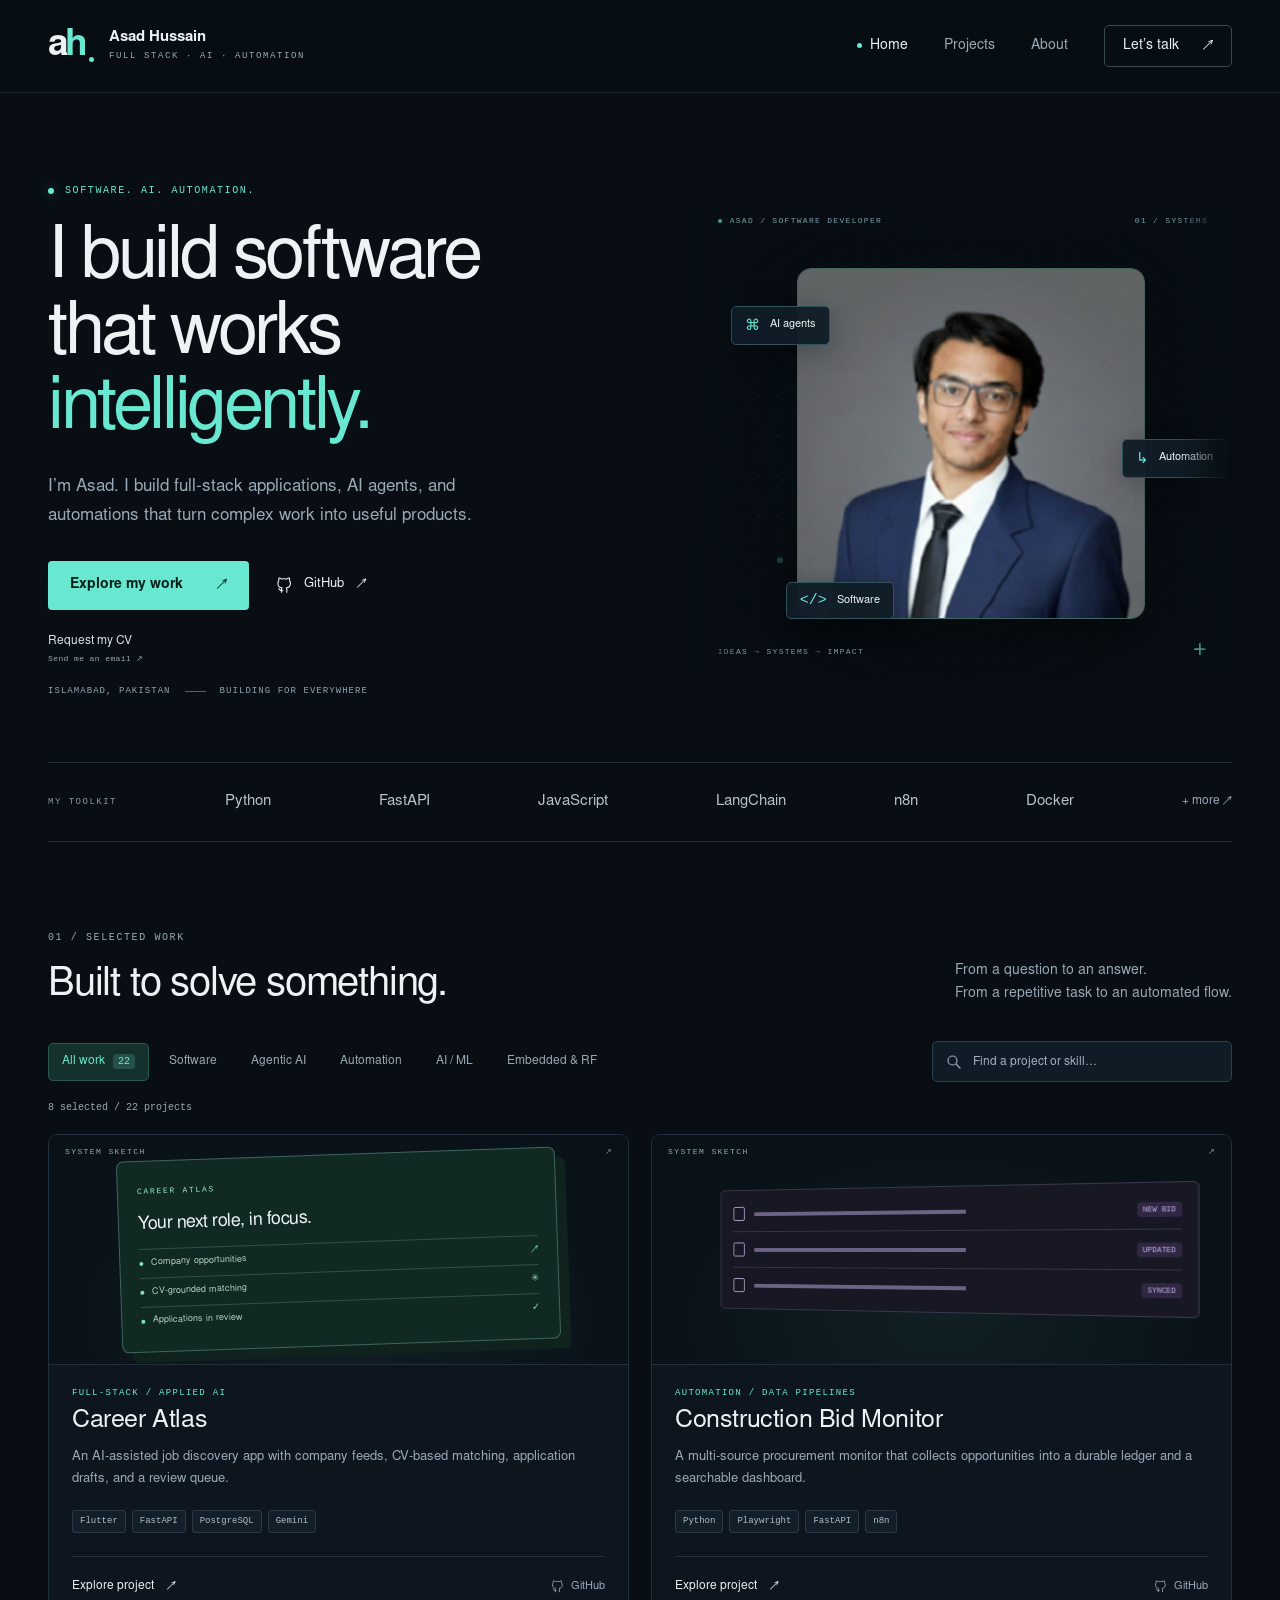
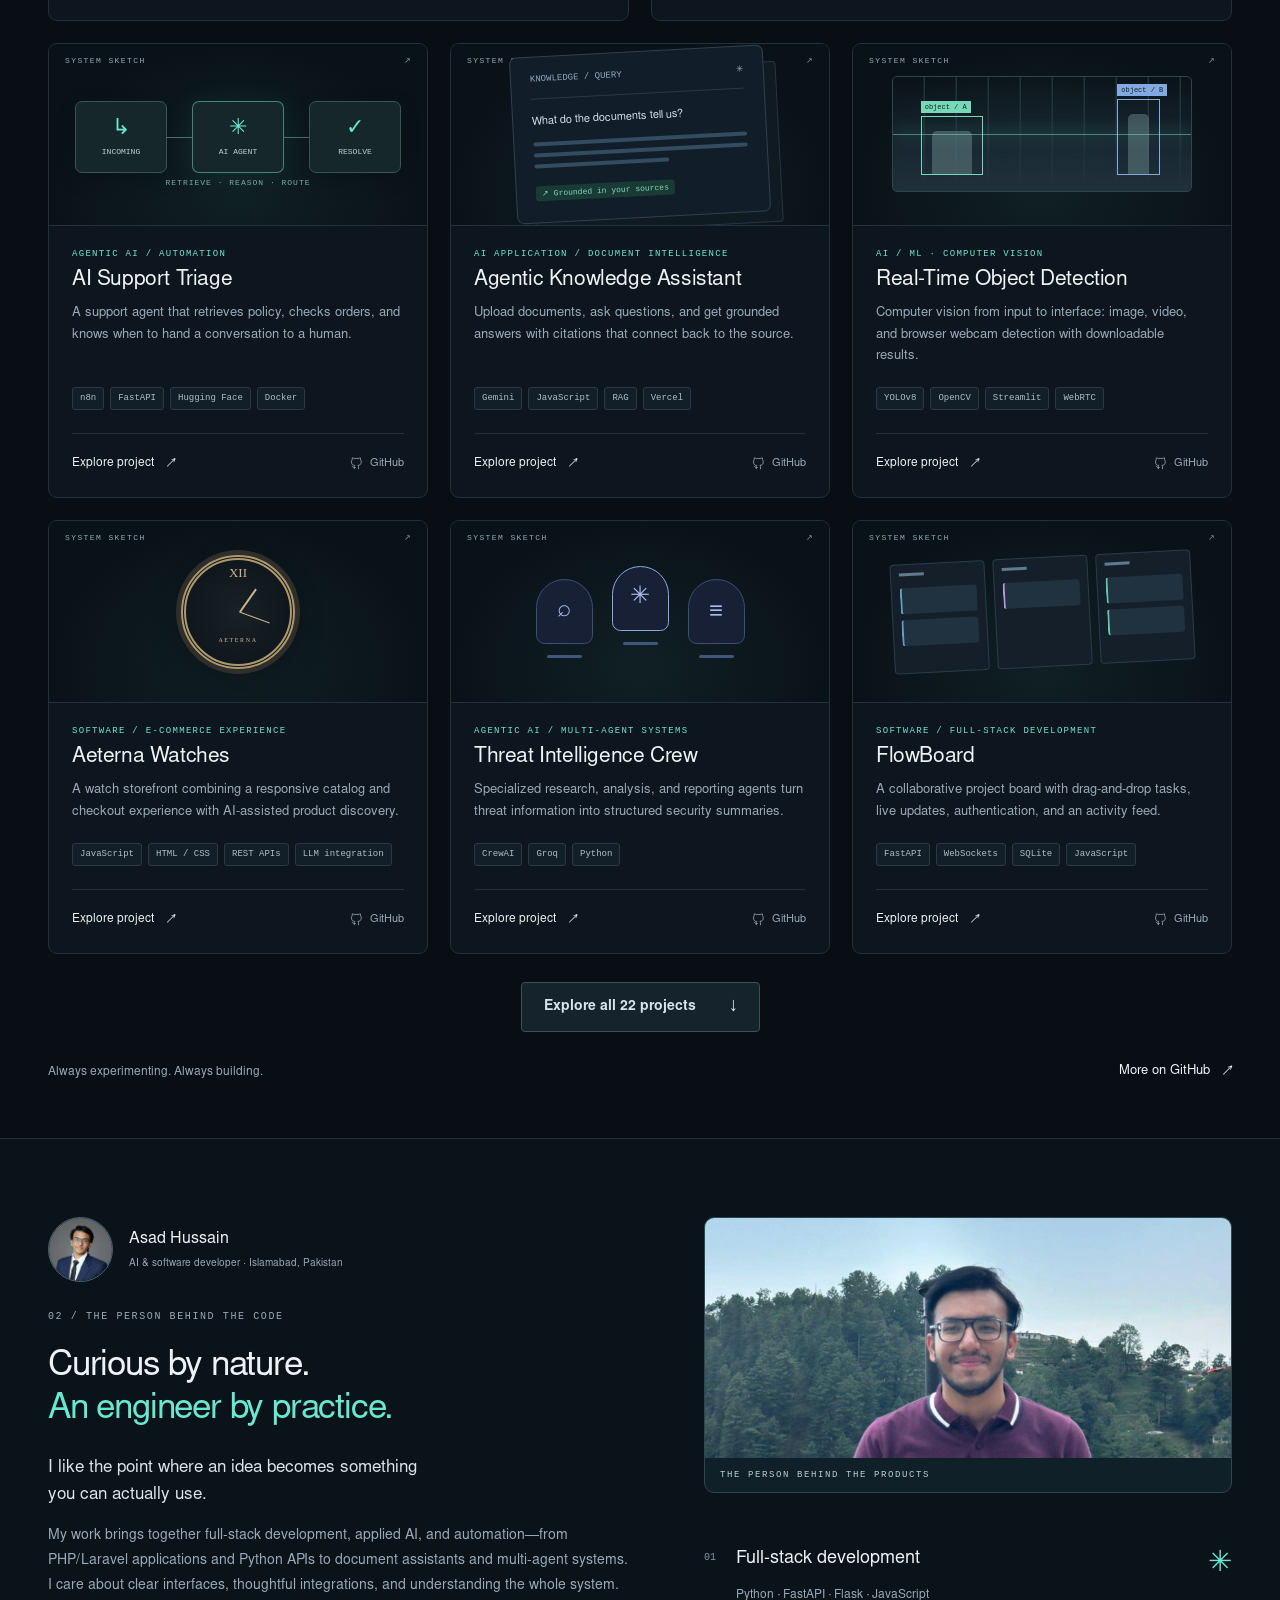
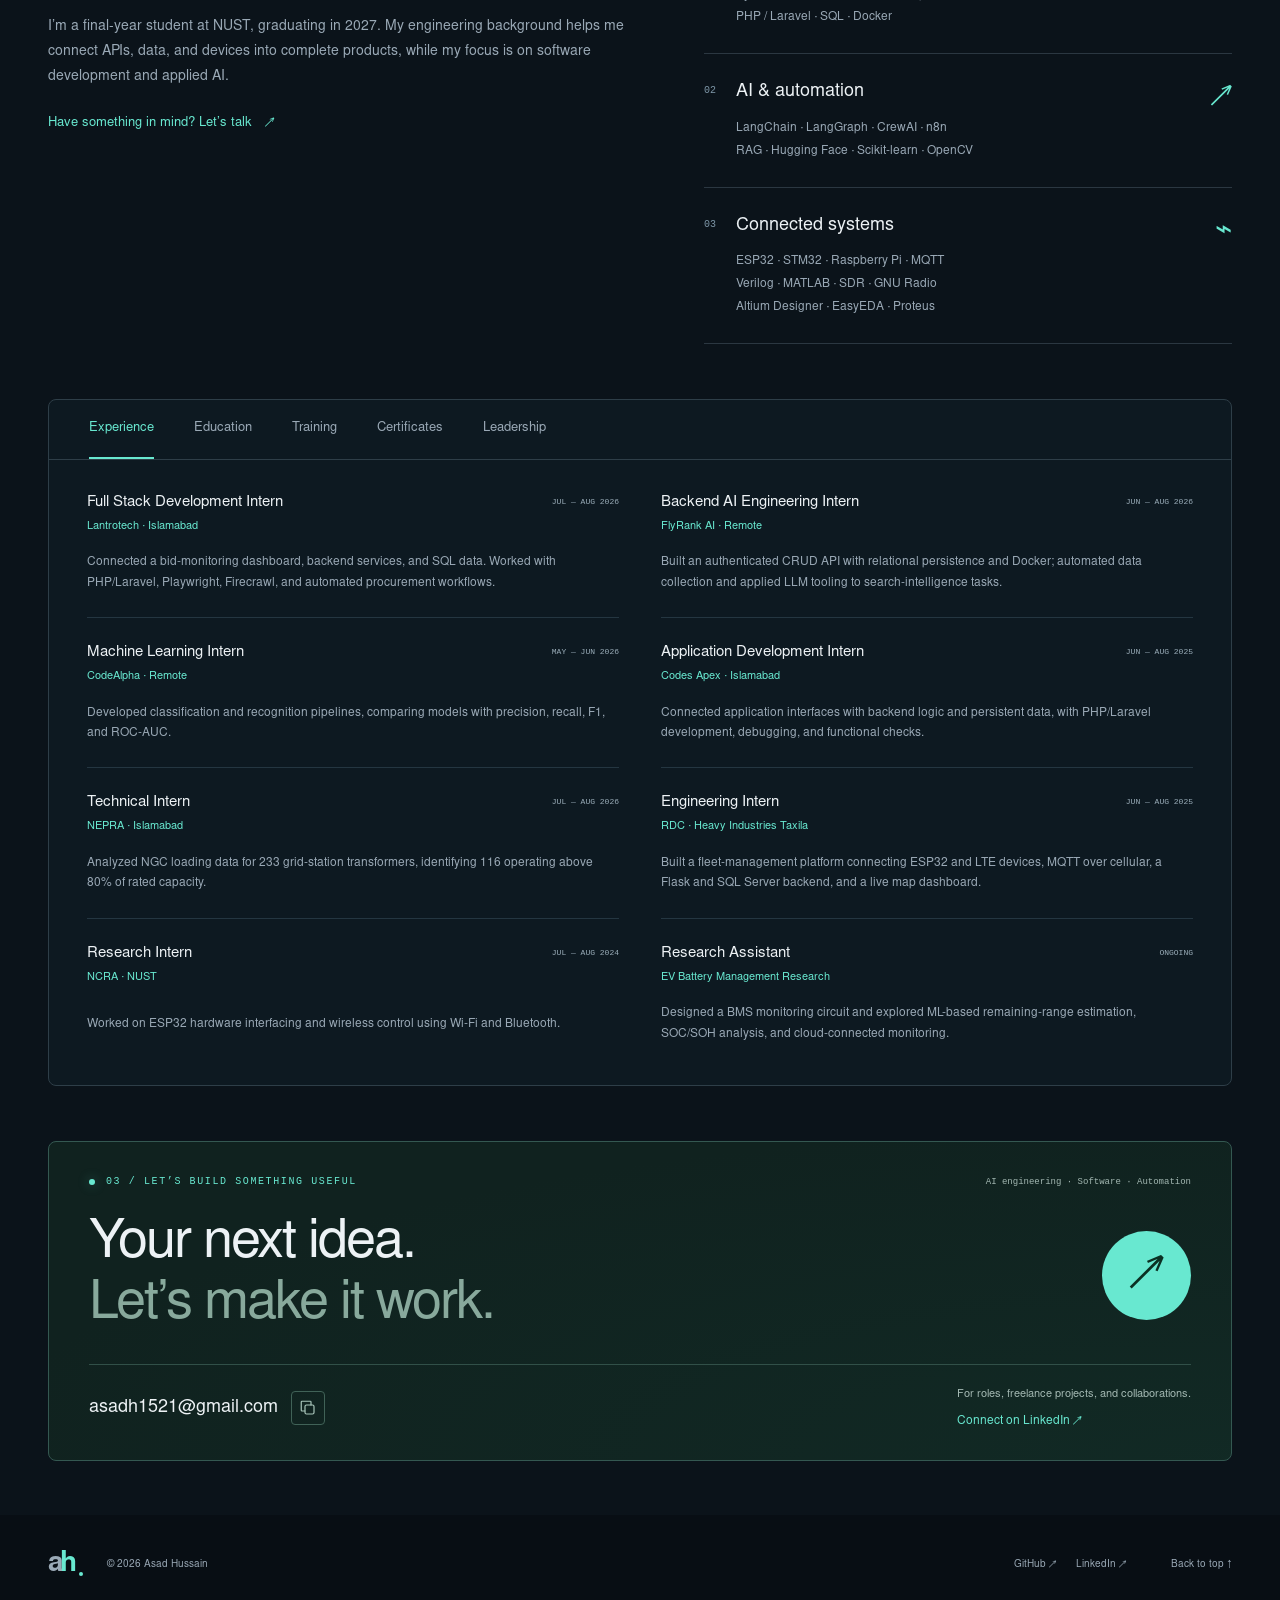
==== index.html @ 1d972afb "Prepare software-focused portfolio with updated profile, portraits and LinkedIn sharing" ====
<!DOCTYPE html>
<html lang="en">
<head>
  <meta charset="UTF-8">
  <meta name="viewport" content="width=device-width, initial-scale=1">
  <meta name="theme-color" content="#080e14">
  <meta name="robots" content="index, follow">
  <link rel="canonical" href="https://automation-portfolio-steel.vercel.app/">
  <meta property="og:type" content="website">
  <meta property="og:site_name" content="Asad Hussain Portfolio">
  <meta property="og:title" content="Asad Hussain — AI, Software & Automation">
  <meta property="og:description" content="Explore AI agents, full-stack applications, automation workflows, and connected embedded systems built by Asad Hussain.">
  <meta property="og:url" content="https://automation-portfolio-steel.vercel.app/">
  <meta property="og:image" content="https://automation-portfolio-steel.vercel.app/assets/social-preview.png">
  <meta property="og:image:width" content="1200">
  <meta property="og:image:height" content="630">
  <meta property="og:image:alt" content="Asad Hussain — AI, Software & Automation. Selected projects: Career Atlas, Bid Monitor, and AI Support Triage.">
  <meta name="twitter:card" content="summary_large_image">
  <meta name="twitter:title" content="Asad Hussain — AI, Software & Automation">
  <meta name="twitter:description" content="AI agents, full-stack applications, automation, and connected systems.">
  <meta name="twitter:image" content="https://automation-portfolio-steel.vercel.app/assets/social-preview.png">
  <title>Asad Hussain — Software, AI & Automation</title>
  <meta name="description" content="Asad Hussain builds AI applications, agentic systems, workflow automations, and software that connects ideas to real-world use.">
  <link rel="icon" href="/favicon.svg" type="image/svg+xml">
  <link rel="stylesheet" href="/style.css">
  <link rel="stylesheet" href="/enhancements.css">
  <script src="/profile.js" defer></script>
  <script src="/projects.js" defer></script>
  <script src="/app.js" defer></script>
</head>
<body>
  <a class="skip-link" href="#main">Skip to content</a>
  <header class="header">
    <div class="container header-inner">
      <a class="brand" href="#home" aria-label="Asad Hussain home"><span class="brand-mark">a<span>h</span><i></i></span><span class="brand-name">Asad Hussain<span>FULL STACK · AI · AUTOMATION</span></span></a>
      <nav id="navigation" aria-label="Main navigation">
        <a class="nav-link active" href="#home" aria-current="location">Home</a>
        <a class="nav-link" href="#projects">Projects</a>
        <a class="nav-link" href="#about">About</a>
        <a class="nav-link nav-contact" href="#contact">Let’s talk <span aria-hidden="true">↗</span></a>
      </nav>
      <button class="menu-toggle" aria-label="Open navigation" aria-expanded="false" aria-controls="navigation"><span></span><span></span></button>
    </div>
  </header>
  <main id="main">
    <section id="home" class="hero container" aria-labelledby="hero-title">
      <div class="hero-copy">
        <div class="eyebrow"><span class="status-dot"></span> SOFTWARE. AI. AUTOMATION.</div>
        <h1 id="hero-title">I build software<br>that works<br><span class="accent">intelligently.</span></h1>
        <p class="hero-description">I’m Asad. I build full-stack applications, AI agents, and automations that turn complex work into useful products.</p>
        <div class="hero-actions"><a class="button primary" href="#projects">Explore my work <span aria-hidden="true">↗</span></a><a class="text-link" href="https://github.com/asadh-74" target="_blank" rel="noopener noreferrer"><svg viewBox="0 0 24 24" class="icon" aria-hidden="true"><path d="M9 19c-4.3 1.3-4.3-2.2-6-2.7m12 5v-3.8a3.3 3.3 0 0 0-.9-2.6c3-.3 6.2-1.5 6.2-6.9a5.4 5.4 0 0 0-1.5-3.8c.2-.4.7-1.9-.2-3.7 0 0-1.2-.4-4 1.5a13.5 13.5 0 0 0-7.2 0c-2.8-1.9-4-1.5-4-1.5-.9 1.8-.4 3.3-.2 3.7A5.4 5.4 0 0 0 1.7 8c0 5.4 3.2 6.6 6.2 6.9A3.3 3.3 0 0 0 7 17.5v3.8" transform="translate(1 1) scale(.9)"/></svg> GitHub <span aria-hidden="true">↗</span></a></div>
        <div class="resume-links"><a href="mailto:asadh1521@gmail.com?subject=Portfolio%20CV%20request">Request my CV <span>Send me an email ↗</span></a></div>
        <div class="hero-footnote"><span>ISLAMABAD, PAKISTAN</span><span class="small-line"></span><span>BUILDING FOR EVERYWHERE</span></div>
      </div>
      <div class="hero-art portrait-art">
        <div class="art-top"><span><i class="status-dot"></i> ASAD / SOFTWARE DEVELOPER</span><span>01 / SYSTEMS</span></div>
        <svg id="network-art" viewBox="0 0 520 480" aria-hidden="true"><defs><radialGradient id="coreGlow"><stop stop-color="#55e7d0" stop-opacity=".22"/><stop offset="1" stop-color="#55e7d0" stop-opacity="0"/></radialGradient><linearGradient id="orbitStroke"><stop stop-color="#51e2cd" stop-opacity=".02"/><stop offset=".5" stop-color="#51e2cd" stop-opacity=".6"/><stop offset="1" stop-color="#51e2cd" stop-opacity=".02"/></linearGradient></defs><circle cx="260" cy="240" r="215" fill="url(#coreGlow)"/><g id="globe"></g><g fill="none" stroke="url(#orbitStroke)"><ellipse cx="260" cy="240" rx="238" ry="84" transform="rotate(-30 260 240)"/><ellipse cx="260" cy="240" rx="220" ry="100" transform="rotate(40 260 240)"/></g><circle cx="443" cy="120" r="4" fill="#60e8d1"/><circle cx="78" cy="358" r="3" fill="#60e8d1"/></svg>
        <img class="hero-portrait" src="/assets/asad-formal.jpg" alt="Portrait of Asad Hussain in a navy suit" width="1536" height="1119" fetchpriority="high"><div class="art-label label-one"><span class="art-icon">⌘</span> AI agents</div><div class="art-label label-two"><span class="art-icon">↳</span> Automation</div><div class="art-label label-three"><span class="art-icon">&lt;/&gt;</span> Software</div>
        <div class="art-bottom"><span>IDEAS → SYSTEMS → IMPACT</span><span class="crosshair">+</span></div>
      </div>
      <div class="capabilities"><span class="capabilities-label">MY TOOLKIT</span><span>Python</span><span>FastAPI</span><span>JavaScript</span><span>LangChain</span><span>n8n</span><span>Docker</span><a href="#about" aria-label="View more skills">+ more <span aria-hidden="true">↗</span></a></div>
    </section>
    <section id="projects" class="projects container" aria-labelledby="projects-title">
      <div class="section-heading"><div><div class="eyebrow muted">01 / SELECTED WORK</div><h2 id="projects-title">Built to solve something.</h2></div><p>From a question to an answer.<br>From a repetitive task to an automated flow.</p></div>
      <div class="project-toolbar"><div class="filters" role="group" aria-label="Filter projects by area"><button class="filter active" data-filter="all" aria-pressed="true">All work <span id="total-projects">22</span></button><button class="filter" data-filter="software" aria-pressed="false">Software</button><button class="filter" data-filter="agentic" aria-pressed="false">Agentic AI</button><button class="filter" data-filter="automation" aria-pressed="false">Automation</button><button class="filter" data-filter="ml" aria-pressed="false">AI / ML</button><button class="filter" data-filter="embedded" aria-pressed="false">Embedded & RF</button></div><label class="project-search"><span class="sr-only">Search projects by name, tool, or skill</span><svg viewBox="0 0 24 24" class="icon" aria-hidden="true"><circle cx="10" cy="10" r="6"/><path d="m15 15 5 5"/></svg><input id="project-search" type="search" placeholder="Find a project or skill…" maxlength="100" autocomplete="off"></label></div>
      <div class="results-heading"><span id="project-count" class="project-count" aria-live="polite" aria-atomic="true">Selected projects</span><button id="reset-filters" hidden>Clear filters ×</button></div>
      <div id="project-grid" class="project-grid"></div>
      <div id="empty-state" hidden><h3>No projects found.</h3><p>Try a tool such as Python, or explore another area.</p><button id="empty-reset" class="button primary">Show all work ↗</button></div>
      <button id="show-more" class="button load-more">Explore more projects <span aria-hidden="true">↓</span></button>
      <noscript><p>Enable JavaScript to explore project filters and details. You can also <a href="https://github.com/asadh-74">browse all projects on GitHub</a>.</p></noscript>
      <div class="projects-footer"><p>Always experimenting. Always building.</p><a class="text-link" href="https://github.com/asadh-74?tab=repositories" target="_blank" rel="noopener noreferrer">More on GitHub <span aria-hidden="true">↗</span></a></div>
    </section>
    <section class="about-section" aria-labelledby="about-title">
      <div class="container">
        <div id="about" class="about-grid"><div><div class="profile-strip"><img src="/assets/asad-formal.jpg" alt="Asad Hussain" width="72" height="72" loading="lazy"><div><strong>Asad Hussain</strong><span>AI & software developer · Islamabad, Pakistan</span></div></div><div class="eyebrow muted">02 / THE PERSON BEHIND THE CODE</div><h2 id="about-title">Curious by nature.<br><span class="accent">An engineer by practice.</span></h2><p class="about-lead">I like the point where an idea becomes something you can actually use.</p><p>My work brings together full-stack development, applied AI, and automation—from PHP/Laravel applications and Python APIs to document assistants and multi-agent systems. I care about clear interfaces, thoughtful integrations, and understanding the whole system.</p><p>I’m a final-year student at NUST, graduating in 2027. My engineering background helps me connect APIs, data, and devices into complete products, while my focus is on software development and applied AI.</p><a class="text-link" href="#contact">Have something in mind? Let’s talk <span aria-hidden="true">↗</span></a></div><div class="skills"><figure class="about-photo"><img src="/assets/asad-outdoors.jpg" alt="Asad Hussain outdoors in the hills" width="1536" height="1536" loading="lazy"><figcaption>THE PERSON BEHIND THE PRODUCTS</figcaption></figure><div class="skill-row"><span class="skill-number">01</span><div><h3>Full-stack development</h3><p>Python · FastAPI · Flask · JavaScript<br>PHP / Laravel · SQL · Docker</p></div><span class="skill-glyph" aria-hidden="true">✳</span></div><div class="skill-row"><span class="skill-number">02</span><div><h3>AI & automation</h3><p>LangChain · LangGraph · CrewAI · n8n<br>RAG · Hugging Face · Scikit-learn · OpenCV</p></div><span class="skill-glyph" aria-hidden="true">↗</span></div><div class="skill-row"><span class="skill-number">03</span><div><h3>Connected systems</h3><p>ESP32 · STM32 · Raspberry Pi · MQTT<br>Verilog · MATLAB · SDR · GNU Radio<br>Altium Designer · EasyEDA · Proteus</p></div><span class="skill-glyph" aria-hidden="true">⌁</span></div></div></div>
        <div class="background-panel">
          <div class="background-tabs" role="tablist" aria-label="Professional background"><button id="experience-tab" role="tab" aria-selected="true" aria-controls="experience-panel" tabindex="0">Experience</button><button id="education-tab" role="tab" aria-selected="false" aria-controls="education-panel" tabindex="-1">Education</button><button id="training-tab" role="tab" aria-selected="false" aria-controls="training-panel" tabindex="-1">Training</button><button id="certificates-tab" role="tab" aria-selected="false" aria-controls="certificates-panel" tabindex="-1">Certificates</button><button id="leadership-tab" role="tab" aria-selected="false" aria-controls="leadership-panel" tabindex="-1">Leadership</button></div>
          <div id="experience-panel" role="tabpanel" aria-labelledby="experience-tab" tabindex="0"><div class="experience-list"><article><div><h3>Full Stack Development Intern</h3><span>Lantrotech · Islamabad</span></div><time>JUL — AUG 2026</time><p>Connected a bid-monitoring dashboard, backend services, and SQL data. Worked with PHP/Laravel, Playwright, Firecrawl, and automated procurement workflows.</p></article><article><div><h3>Backend AI Engineering Intern</h3><span>FlyRank AI · Remote</span></div><time>JUN — AUG 2026</time><p>Built an authenticated CRUD API with relational persistence and Docker; automated data collection and applied LLM tooling to search-intelligence tasks.</p></article><article><div><h3>Machine Learning Intern</h3><span>CodeAlpha · Remote</span></div><time>MAY — JUN 2026</time><p>Developed classification and recognition pipelines, comparing models with precision, recall, F1, and ROC-AUC.</p></article><article><div><h3>Application Development Intern</h3><span>Codes Apex · Islamabad</span></div><time>JUN — AUG 2025</time><p>Connected application interfaces with backend logic and persistent data, with PHP/Laravel development, debugging, and functional checks.</p></article><article><div><h3>Technical Intern</h3><span>NEPRA · Islamabad</span></div><time>JUL — AUG 2026</time><p>Analyzed NGC loading data for 233 grid-station transformers, identifying 116 operating above 80% of rated capacity.</p></article><article><div><h3>Engineering Intern</h3><span>RDC · Heavy Industries Taxila</span></div><time>JUN — AUG 2025</time><p>Built a fleet-management platform connecting ESP32 and LTE devices, MQTT over cellular, a Flask and SQL Server backend, and a live map dashboard.</p></article><article><div><h3>Research Intern</h3><span>NCRA · NUST</span></div><time>JUL — AUG 2024</time><p>Worked on ESP32 hardware interfacing and wireless control using Wi-Fi and Bluetooth.</p></article><article><div><h3>Research Assistant</h3><span>EV Battery Management Research</span></div><time>ONGOING</time><p>Designed a BMS monitoring circuit and explored ML-based remaining-range estimation, SOC/SOH analysis, and cloud-connected monitoring.</p></article></div></div>
          <div id="education-panel" role="tabpanel" aria-labelledby="education-tab" tabindex="0" hidden><div class="credential-grid"><article><span class="eyebrow muted">FINAL YEAR · EXPECTED 2027</span><h3>B.E. Electrical Engineering</h3><p>National University of Sciences and Technology (NUST)<br>Islamabad, Pakistan</p></article></div></div>
          <div id="training-panel" role="tabpanel" aria-labelledby="training-tab" tabindex="0" hidden><div class="credential-grid"><article><span class="eyebrow muted">PRACTICAL AI TRAINING</span><h3>atomcamp AI Bootcamp</h3><p>Deep learning, NLP, LLMs, and model development. Hands-on work with RAG, LangChain, LangGraph, CrewAI, and n8n, plus FastAPI, Docker, CI/CD, and cloud delivery.</p></article></div></div>
          <div id="certificates-panel" role="tabpanel" aria-labelledby="certificates-tab" tabindex="0" hidden><div class="credential-grid"><article><span class="eyebrow muted">HARVARD UNIVERSITY</span><h3>CS50x</h3><p>Computer science, algorithms, data structures, and web development.</p></article><article><span class="eyebrow muted">MICROSOFT / EDX</span><h3>AI Apps on Azure</h3><p>Cloud-based AI application development.</p></article><article><span class="eyebrow muted">IBM</span><h3>Data Analysis with Python</h3><p>Data preparation, analysis, and model development.</p></article><article><span class="eyebrow muted">DELOITTE</span><h3>Effective Leadership</h3><p>Communication, teamwork, and leadership fundamentals.</p></article></div></div>
          <div id="leadership-panel" role="tabpanel" aria-labelledby="leadership-tab" tabindex="0" hidden><div class="credential-grid"><article><span class="eyebrow muted">NUST ROBOTICS SOCIETY · VOLTFEST 2026</span><h3>Technical Lead</h3><p>Led the computer-vision initiative and demonstrated a real-time YOLOv8 detection dashboard.</p></article><article><span class="eyebrow muted">NUST ENGINEERING SOCIETY</span><h3>Workshops & Bootcamps</h3><p>Organized PCB-design bootcamps and electronics workshops for high-school students.</p></article><article><span class="eyebrow muted">NMUN 2024</span><h3>Model UN Delegate</h3><p>Research, negotiation, and public speaking.</p></article><article><span class="eyebrow muted">PROFESSIONAL COMMUNITY</span><h3>IEEE Member</h3><p>Institute of Electrical and Electronics Engineers.</p></article></div></div>
        </div>
        <div id="contact" class="contact"><div class="contact-top"><div class="eyebrow"><span class="status-dot"></span> 03 / LET’S BUILD SOMETHING USEFUL</div><span class="contact-note">AI engineering · Software · Automation</span></div><div class="contact-main"><h2>Your next idea.<br><span>Let’s make it work.</span></h2><a class="contact-arrow" href="mailto:asadh1521@gmail.com?subject=Let%27s%20build%20something" aria-label="Email Asad about a project"><span aria-hidden="true">↗</span></a></div><div class="contact-bottom"><div><a class="email" href="mailto:asadh1521@gmail.com">asadh1521@gmail.com</a><button class="copy-email" aria-label="Copy email address" title="Copy email address"><svg class="icon" viewBox="0 0 24 24" aria-hidden="true"><rect x="8" y="8" width="12" height="12" rx="2"/><path d="M16 8V4a1 1 0 0 0-1-1H4a1 1 0 0 0-1 1v11a1 1 0 0 0 1 1h4"/></svg></button><span id="copy-status" role="status"></span></div><p>For roles, freelance projects, and collaborations.<br><a class="linkedin-link" href="https://www.linkedin.com/in/asad-hussain92" target="_blank" rel="noopener noreferrer">Connect on LinkedIn ↗</a></p></div></div>
      </div>
    </section>
  </main>
  <footer class="footer container"><a class="brand-mark" href="#home" aria-label="Back to home">a<span>h</span><i></i></a><span>© <span id="year">2026</span> Asad Hussain</span><a href="https://github.com/asadh-74" target="_blank" rel="noopener noreferrer">GitHub ↗</a><a href="https://www.linkedin.com/in/asad-hussain92" target="_blank" rel="noopener noreferrer">LinkedIn ↗</a><a class="back-top" href="#home">Back to top ↑</a></footer>
  <dialog id="project-dialog" aria-labelledby="dialog-title"><button class="dialog-close" aria-label="Close project details">×</button><div id="dialog-content"></div></dialog>
</body>
</html>
---- style.css ----
@font-face{font-family:Portfolio Sans;src:url('/fonts/nimbus-sans.otf') format('opentype');font-display:swap;font-weight:400}@font-face{font-family:Portfolio Sans;src:url('/fonts/nimbus-sans-bold.otf') format('opentype');font-display:swap;font-weight:700}
:root{--bg:#080e14;--panel:#0d161e;--line:#23303b;--text:#edf2f5;--muted:#9aa9b6;--accent:#68e8d0;--mono:'Courier New',monospace;--sans:'Portfolio Sans',Arial,sans-serif}
*{box-sizing:border-box}html{scroll-behavior:smooth;scroll-padding-top:104px}body{margin:0;background:var(--bg);color:var(--text);font-family:var(--sans);font-size:16px;line-height:1.6;-webkit-font-smoothing:antialiased}button,a{-webkit-tap-highlight-color:transparent}a{color:inherit;text-decoration:none}button{font:inherit;color:inherit;cursor:pointer}button:disabled{cursor:default}button,a{touch-action:manipulation}a:focus-visible,button:focus-visible{outline:2px solid var(--accent);outline-offset:5px}button{border:0}.container{width:min(1240px,calc(100% - 96px));margin:auto}.accent{color:var(--accent)}.muted{color:var(--muted)!important}.skip-link{position:fixed;top:12px;left:12px;transform:translateY(-160%);background:var(--accent);color:#071914;padding:12px 20px;z-index:100}.skip-link:focus{transform:none}.header{position:sticky;top:0;z-index:20;background:#080e14ed;backdrop-filter:blur(20px);border-bottom:1px solid #1c2831}.header-inner{height:92px;display:flex;align-items:center;justify-content:space-between}.brand{display:flex;align-items:center;gap:15px}.brand-mark{position:relative;font-size:37px;letter-spacing:-4px;line-height:1;font-weight:700;display:inline-block;padding-right:10px}.brand-mark span{color:var(--accent)}.brand-mark i{display:inline-block;width:5px;height:5px;background:var(--accent);border-radius:50%;position:absolute;right:0;bottom:3px}.brand-name{font-size:15px;font-weight:700;line-height:1.35}.brand-name>span{display:block;font:9px/1.8 var(--mono);letter-spacing:1.6px;color:var(--muted);font-weight:400}nav{display:flex;align-items:center;gap:36px}.nav-link{font-size:14px;color:var(--muted);transition:color .2s}.nav-link:hover,.nav-link.active{color:var(--text)}.nav-link.active:not(.nav-contact):before{content:'';display:inline-block;width:5px;height:5px;background:var(--accent);border-radius:50%;margin-right:8px;vertical-align:middle}.nav-contact{border:1px solid #384951;padding:9px 18px;border-radius:5px;color:var(--text);display:flex;align-items:center;gap:24px}.nav-contact:hover{border-color:var(--accent)}.menu-toggle{display:none;background:transparent;width:44px;height:44px;padding:11px}.menu-toggle span{display:block;height:1px;background:var(--text);margin:7px 0;transition:transform .2s}
.hero{display:grid;grid-template-columns:1.12fr 1fr;column-gap:30px;padding-top:90px;position:relative}.eyebrow{font:10px/1.5 var(--mono);letter-spacing:1.6px;color:var(--accent);display:flex;align-items:center;gap:11px}.status-dot{display:inline-block;width:6px;height:6px;background:var(--accent);border-radius:50%;box-shadow:0 0 12px #68e8d05c;flex-shrink:0}h1,h2,h3,p{margin:0}h1{font-size:clamp(52px,5.65vw,81px);line-height:1.045;letter-spacing:-3.4px;font-weight:400;margin:25px 0 24px}h2{font-size:40px;line-height:1.16;letter-spacing:-1.2px;font-weight:400}.hero-description{max-width:490px;font-size:17px;line-height:1.7;color:var(--muted)}.hero-actions{display:flex;gap:27px;align-items:center;margin-top:30px}.button{display:inline-flex;align-items:center;justify-content:space-between;gap:34px;padding:13px 22px;border-radius:4px;font-size:14px;font-weight:700;min-height:48px;transition:background .2s,transform .2s}.button:hover{transform:translateY(-2px)}.primary{background:var(--accent);color:#081e18}.primary:hover{background:#8cf5df}.text-link{display:inline-flex;align-items:center;gap:10px;font-size:13px}.text-link:hover{color:var(--accent)}.text-link>span{margin-left:3px}.icon{width:18px;height:18px;fill:none;stroke:currentColor;stroke-width:1.6;stroke-linecap:round;stroke-linejoin:round;flex-shrink:0}.hero-footnote{display:flex;align-items:center;gap:14px;color:#91a4b3;font:9px var(--mono);letter-spacing:1.05px;margin-top:37px}.small-line{width:21px;height:1px;background:#53616a}.hero-art{position:relative;align-self:center;height:475px;background-image:radial-gradient(#3b666735 .8px,transparent .8px);background-size:20px 20px;margin-top:8px;isolation:isolate;mask-image:linear-gradient(90deg,transparent,#000 9%,#000 90%,transparent)}.hero-art:after{content:'';position:absolute;inset:0;background:radial-gradient(ellipse,transparent 38%,var(--bg) 77%);z-index:-1}.hero-art svg{width:100%;height:100%;overflow:visible}#globe{transform-origin:260px 240px;animation:globeBreathe 8s ease-in-out infinite}.art-top,.art-bottom{display:flex;justify-content:space-between;position:absolute;left:30px;right:24px;font:8px var(--mono);letter-spacing:1.3px;color:#7f9eaa}.art-top{top:10px}.art-top>span{display:flex;gap:8px;align-items:center}.art-top .status-dot{width:4px;height:4px}.art-bottom{bottom:17px;align-items:center}.crosshair{font-size:23px;font-weight:400;color:var(--accent)}.art-label{position:absolute;background:#101e27f5;border:1px solid #30535b;border-radius:5px;font-size:11px;padding:9px 13px;box-shadow:0 5px 30px #0004;display:flex;align-items:center;gap:10px;animation:float 7s ease-in-out infinite}.art-icon{color:var(--accent);font:15px var(--mono)}.label-one{top:21%;left:8%}.label-two{right:1%;top:49%;animation-delay:-2s}.label-three{left:18%;bottom:13%;animation-delay:-4s}.capabilities{grid-column:1/-1;display:flex;align-items:center;justify-content:space-between;gap:22px;padding:27px 0;margin-top:66px;border-top:1px solid var(--line);border-bottom:1px solid var(--line);font-size:15px;color:#b7c3cc}.capabilities .capabilities-label{font:9px var(--mono);letter-spacing:1.5px;color:#8497a5}.capabilities a{font-size:12px;color:var(--muted)}.capabilities a:hover{color:var(--accent)}
.projects{padding-top:88px;padding-bottom:55px}.section-heading{display:flex;align-items:flex-end;justify-content:space-between;gap:30px}.section-heading h2{margin-top:18px}.section-heading>p{font-size:14px;line-height:1.65;color:var(--muted);padding-bottom:3px}.project-toolbar{display:flex;justify-content:space-between;align-items:center;gap:16px;margin:32px 0 24px}.filters{display:flex;gap:6px;flex-wrap:wrap}.filter{background:transparent;border:1px solid transparent;border-radius:5px;padding:8px 13px;font-size:12px;min-height:38px;color:var(--muted);white-space:nowrap}.filter:hover{color:var(--text);background:#15212b}.filter.active{color:var(--accent);background:#14312e;border-color:#29584f}.filter span{font:10px var(--mono);background:#26514a;padding:2px 5px;margin-left:5px;border-radius:3px}.project-count{font:10px var(--mono);color:var(--muted);white-space:nowrap}.project-grid{display:grid;grid-template-columns:repeat(6,minmax(0,1fr));gap:22px}.project-card{grid-column:span 2;min-width:0;border:1px solid #23313c;background:var(--panel);border-radius:9px;overflow:hidden;display:flex;flex-direction:column;transition:border-color .25s,transform .25s;animation:cardIn .35s ease both}.project-card.featured{grid-column:span 3}.project-card:hover{border-color:#47716e;transform:translateY(-4px)}.project-card[hidden]{display:none}.project-visual{position:relative;overflow:hidden;height:182px;border-bottom:1px solid #23313c;background:radial-gradient(ellipse at 50% 80%,#18353766,transparent 70%),#0a1219;display:flex;align-items:center;justify-content:center;padding:22px}.featured .project-visual{height:230px}.visual-caption{position:absolute;top:12px;left:16px;font:8px var(--mono);letter-spacing:1.4px;color:#91abb7}.visual-corner{position:absolute;top:12px;right:16px;color:#7d9d9e;font:8px var(--mono)}.project-body{padding:23px 23px 18px;display:flex;flex-direction:column;flex:1}.project-type{font:9px var(--mono);letter-spacing:1.3px;color:var(--accent);margin-bottom:9px}.project-card h3{font-size:21px;line-height:1.2;font-weight:400;letter-spacing:-.4px;margin-bottom:10px}.featured h3{font-size:25px}.project-description{font-size:13px;line-height:1.65;color:var(--muted);margin-bottom:20px}.tags{display:flex;gap:6px;flex-wrap:wrap;margin-top:auto}.tag{font:9px/1.4 var(--mono);border:1px solid #2b3944;border-radius:3px;color:#b0bdc7;padding:4px 7px;background:#131f28}.project-links{margin-top:23px;padding-top:15px;border-top:1px solid #23313c;display:flex;justify-content:space-between;align-items:center;gap:10px}.detail-button{background:none;padding:0;font-size:12px;min-height:30px;text-align:left;display:flex;align-items:center;gap:13px}.detail-button:hover{color:var(--accent)}.repo-link{font-size:11px;color:var(--muted);display:flex;align-items:center;gap:6px;min-height:30px}.repo-link:hover{color:var(--accent)}.repo-link .icon{width:14px;height:14px}.source-unavailable{font:8px var(--mono);letter-spacing:.6px;color:#8a9eac}.projects-footer{display:flex;justify-content:space-between;align-items:center;padding:30px 0 0;gap:20px}.projects-footer p{font-size:12px;color:var(--muted)}
.workflow{width:100%;position:relative;display:flex;align-items:center;justify-content:center;gap:25px;padding-top:6px}.flow-node{position:relative;width:92px;height:72px;border:1px solid #355655;border-radius:7px;background:#15272b;display:flex;align-items:center;justify-content:center;flex-direction:column;gap:7px;box-shadow:0 6px 20px #0003;flex-shrink:0}.flow-node:after{content:'';position:absolute;left:100%;width:26px;height:1px;background:#45716d}.flow-node:last-child:after{display:none}.flow-node b{font-weight:400;color:var(--accent);font-size:22px;line-height:1}.flow-node span{font:8px var(--mono);color:#bed1d2}.flow-node.main-node{border-color:#67e8cf80;box-shadow:0 0 35px #68e8d013}.flow-label{position:absolute;bottom:38px;left:0;right:0;text-align:center;font:8px var(--mono);color:#7daca3;letter-spacing:1px}.rag-preview{width:76%;padding:17px 19px;border:1px solid #31404e;background:#111d28;border-radius:7px;box-shadow:15px 14px 0 -4px #101a23,15px 14px 0 -3px #253342;transform:rotate(-3deg)}.rag-title{font:9px var(--mono);color:#8fabc1;display:flex;justify-content:space-between;padding-bottom:13px;border-bottom:1px solid #2a3946}.rag-query{font-size:11px;color:#d0dce5;margin:14px 0 11px}.rag-line{height:4px;background:#344c60;border-radius:3px;margin:7px 0}.rag-line.short{width:63%}.rag-source{display:inline-block;margin-top:11px;color:#8bd3bb;background:#183b35;font:8px var(--mono);padding:3px 6px;border-radius:3px}.bid-rows{width:90%;border:1px solid #3c354a;border-radius:5px;padding:6px 14px;background:#171823;transform:perspective(500px) rotateY(-9deg)}.bid-row{display:flex;align-items:center;gap:11px;border-bottom:1px solid #373344;padding:11px 0}.bid-row:last-child{border-bottom:0}.bid-row i{width:13px;height:15px;border:1px solid #a69ec6;border-radius:2px}.bid-row span{height:4px;background:#6d6387;width:50%}.bid-row b{margin-left:auto;color:#c7b5ed;font:7px var(--mono);padding:3px 5px;background:#302742;border-radius:3px}.vision-scene{position:relative;width:90%;height:116px;background:linear-gradient(0deg,#20313c,transparent),repeating-linear-gradient(90deg,transparent,transparent 30px,#20353a 31px,#20353a 32px);border:1px solid #2d464b;border-radius:5px;overflow:hidden}.vision-scene:after{position:absolute;content:'';width:100%;height:1px;background:#8aded280;top:50%;box-shadow:0 0 15px #68e8d0;animation:scan 5s ease-in-out infinite}.detection{position:absolute;border:1px solid #76d8b9;bottom:16px;left:28px;width:62px;height:59px}.detection:after{content:'';position:absolute;inset:14px 10px 0;background:#66828788;border-radius:5px 5px 0 0}.detection span{position:absolute;top:-16px;left:-1px;background:#76d8b9;color:#102622;font:7px var(--mono);padding:2px 4px;white-space:nowrap}.detection.second{width:43px;height:76px;left:auto;right:31px;border-color:#82a9e2}.detection.second span{background:#82a9e2}.crew{display:flex;align-items:center;gap:19px}.crew-agent{width:57px;height:65px;border-radius:30px 30px 9px 9px;border:1px solid #3e4e75;background:#172034;display:grid;place-items:center;position:relative;font-size:24px;color:#a9b9ec}.crew-agent:nth-child(2){transform:translateY(-13px);border-color:#90a4df}.crew-agent:after{content:'';position:absolute;bottom:-15px;left:10px;right:10px;height:3px;background:#40577d;border-radius:5px}.board{display:grid;grid-template-columns:repeat(3,1fr);gap:8px;width:90%;transform:rotate(-3deg)}.board-col{background:#141f2a;border:1px solid #2a3c4b;padding:8px;border-radius:4px;min-height:110px}.board-col>i{display:block;width:25px;height:3px;background:#607a8e;margin-bottom:12px}.board-card{background:#203240;height:26px;margin:6px 0;border-radius:3px;border-left:2px solid #6d9ec0}.board-col:nth-child(2) .board-card{border-color:#b998d6}.board-col:nth-child(3) .board-card{border-color:#69c6ad}.radar-visual{width:134px;height:134px;position:relative;border:1px solid #345e53;border-radius:50%;background:repeating-radial-gradient(circle,transparent 0,transparent 21px,#2c514950 22px,#2c514950 23px),conic-gradient(from 25deg,transparent 0deg,#5ad5b02b 65deg,transparent 66deg);display:grid;place-items:center}.radar-visual:before,.radar-visual:after{content:'';position:absolute;background:#31534a80}.radar-visual:before{width:100%;height:1px}.radar-visual:after{height:100%;width:1px}.radar-visual i{position:absolute;width:5px;height:5px;border-radius:50%;background:#8de9c7;box-shadow:0 0 8px #8de9c7;left:76%;top:29%}.radar-visual i:nth-child(2){left:33%;top:62%}.signal-art{width:90%;height:120px}.signal-art .gridline{stroke:#283b4b;stroke-width:1}.signal-art .wave{fill:none;stroke:#91c2f3;stroke-width:1.5}.signal-art text{fill:#8fa4b7;font:8px monospace}
.about-section{border-top:1px solid var(--line);background:#0b131a;padding:78px 0 54px}.about-grid{display:grid;grid-template-columns:1.1fr 1fr;gap:100px;scroll-margin-top:115px}.about-grid h2{font-size:35px;margin:21px 0 23px;line-height:1.24}.about-grid p{color:var(--muted);font-size:14px;line-height:1.8;margin-bottom:15px}.about-grid .about-lead{color:#d9e3e9;font-size:17px;line-height:1.6;max-width:400px}.about-grid .text-link{margin-top:9px;color:var(--accent)}.skills{padding-top:20px}.skill-row{display:flex;gap:20px;border-bottom:1px solid #2b3741;padding:24px 0}.skill-row:first-child{padding-top:0}.skill-number{color:#7e96a7;font:10px var(--mono);padding-top:7px}.skill-row h3{font-size:18px;font-weight:400;margin-bottom:10px}.skill-row p{font-size:12px;line-height:1.9;margin:0}.skill-glyph{margin-left:auto;color:var(--accent);font-size:29px;line-height:1.4}.contact{margin-top:80px;border:1px solid #345851;border-radius:8px;background:radial-gradient(ellipse at 100% 100%,#153c324a,transparent 75%),#10221f;padding:32px 40px 29px;scroll-margin-top:115px}.contact-top{display:flex;justify-content:space-between;align-items:center;gap:20px}.contact-note{font:9px var(--mono);color:#a2b7b1}.contact-main{display:flex;align-items:center;justify-content:space-between;gap:25px;margin:26px 0 28px}.contact-main h2{font-size:54px;letter-spacing:-2px;line-height:1.12}.contact-main h2 span{color:#88a99c}.contact-arrow{width:89px;height:89px;border-radius:50%;display:grid;place-items:center;background:var(--accent);color:#0b3023;font-size:47px;line-height:1;transition:transform .2s}.contact-arrow:hover{transform:rotate(45deg)}.contact-bottom{border-top:1px solid #315048;padding-top:21px;display:flex;justify-content:space-between;align-items:center;gap:20px}.contact-bottom>div{display:flex;align-items:center;gap:13px;flex-wrap:wrap}.email{font-size:18px;line-height:1.5}.email:hover{text-decoration:underline;text-underline-offset:5px}.copy-email{display:grid;place-items:center;width:34px;height:34px;border-radius:4px;border:1px solid #406257;background:transparent;color:#a8c5ba}.copy-email:hover{color:var(--accent);border-color:var(--accent)}#copy-status{font-size:11px;color:var(--accent)}.contact-bottom p{font-size:11px;color:#a2b7b1}.footer{display:flex;align-items:center;gap:20px;height:100px;font-size:10px;color:var(--muted)}.footer .brand-mark{font-size:28px;margin-right:4px}.footer .brand-mark i{width:4px;height:4px}.footer a:hover{color:var(--accent)}.footer>span{margin-right:auto}.footer .back-top{margin-left:25px}
dialog{position:fixed;width:min(650px,calc(100% - 32px));border:1px solid #3b535e;border-radius:12px;background:#101b24;color:var(--text);padding:46px;max-height:85dvh;overflow:auto;box-shadow:0 30px 100px #0008}dialog::backdrop{background:#03070ccb;backdrop-filter:blur(6px)}.dialog-close{position:absolute;right:13px;top:11px;background:#1b2a35;border-radius:5px;width:36px;height:36px;font-size:25px;color:#c5d1da;line-height:1}.dialog-close:hover{background:#30454e}.dialog-type{font:10px var(--mono);color:var(--accent);letter-spacing:1px;margin-bottom:14px}dialog h2{font-size:32px;letter-spacing:-.8px;margin-bottom:23px}dialog h3{font-size:14px;color:var(--text);margin:24px 0 8px}dialog p{font-size:14px;color:#b2c0cc;line-height:1.8}dialog ul{padding-left:18px;color:#b2c0cc;font-size:14px;line-height:1.8}dialog li{margin-bottom:7px}dialog .tags{margin:23px 0}dialog .button{margin-top:10px}.dialog-note{border-top:1px solid var(--line);margin-top:24px;padding-top:14px;font-size:11px;color:var(--muted)}body.dialog-open{overflow:hidden}@keyframes globeBreathe{50%{transform:scale(1.025);opacity:.85}}@keyframes float{50%{transform:translateY(-6px)}}@keyframes cardIn{from{opacity:0;transform:translateY(8px)}to{opacity:1;transform:translateY(0)}}@keyframes scan{50%{top:85%}}
@media(min-width:1500px){.hero{padding-top:100px}h1{font-size:84px}.hero-art{height:500px}}
@media(max-width:1100px){.container{width:calc(100% - 64px)}h1{font-size:62px;letter-spacing:-2.7px}.hero{column-gap:12px;padding-top:65px}.hero-art{height:405px}.art-label{font-size:10px;padding:7px 10px}.label-two{right:0}.hero-description{font-size:16px}.project-toolbar{align-items:flex-start}.filter{padding:8px 10px}.project-count{padding-top:12px}.project-body{padding:20px 19px 15px}.project-card h3{font-size:20px}.featured h3{font-size:23px}.about-grid{gap:55px}.contact-note{display:none}.hero-footnote{font-size:8px;gap:10px}.workflow{gap:17px}.flow-node{width:75px}.flow-node:after{width:18px}}
@media(max-width:850px){.container{width:calc(100% - 48px)}nav{gap:23px}.brand-name>span{font-size:8px;letter-spacing:1px}.hero{grid-template-columns:1.1fr 1fr;padding-top:60px}h1{font-size:52px;letter-spacing:-2.5px}.hero-art{height:355px}.hero-description{font-size:14px}.hero-actions{gap:17px}.hero-actions .text-link{font-size:11px;gap:6px}.button{padding:12px 17px;gap:20px;font-size:13px}.hero-footnote{line-height:1.7;letter-spacing:.8px;gap:9px}.art-top{font-size:6px;left:12px;right:12px}.art-bottom{font-size:6px;left:12px;right:12px}.label-one{left:1%}.label-three{left:10%}.art-label{font-size:8px}.art-icon{font-size:13px}.capabilities{gap:16px;margin-top:48px;font-size:13px;flex-wrap:wrap}.capabilities .capabilities-label{font-size:8px}.capabilities a{font-size:10px}.section-heading h2{font-size:33px}.section-heading>p{font-size:12px}.project-card,.project-card.featured{grid-column:span 3}.project-card .project-visual{height:180px}.project-card h3,.featured h3{font-size:22px}.project-grid{gap:18px}.project-toolbar{flex-wrap:wrap;margin-top:27px;gap:8px}.project-count{padding-top:0}.filters{gap:4px}.filter{font-size:11px}.about-grid{gap:30px}.about-grid h2{font-size:29px}.skill-row{gap:12px}.skill-row p{font-size:11px}.skill-row h3{font-size:16px}.skill-glyph{font-size:25px}.contact-main h2{font-size:45px}.contact-bottom{align-items:flex-start;flex-direction:column;gap:11px}.contact-bottom p{margin:0}}
@media(max-width:640px){html{scroll-padding-top:87px}.container{width:calc(100% - 40px)}.header-inner{height:76px}.brand-mark{font-size:32px}.brand-name{font-size:14px}.brand-name>span{font-size:8px;letter-spacing:1.2px}.menu-toggle{display:block}.header nav{display:none;position:absolute;left:0;right:0;top:76px;background:#0d171ffb;padding:15px 20px 23px;border-bottom:1px solid #34424c;flex-direction:column;align-items:stretch;gap:2px}.header nav.open{display:flex}.nav-link{padding:11px 12px;font-size:15px;min-height:44px}.nav-contact{margin-top:7px;justify-content:space-between}.menu-toggle[aria-expanded=true] span:first-child{transform:translateY(4px) rotate(45deg)}.menu-toggle[aria-expanded=true] span:last-child{transform:translateY(-4px) rotate(-45deg)}.hero{display:block;padding-top:45px}.eyebrow{font-size:8px;letter-spacing:1.25px;gap:9px}h1{font-size:clamp(46px,12.5vw,70px);letter-spacing:-2.4px;margin:22px 0 21px;line-height:1.05}.hero-description{font-size:15px;max-width:470px;line-height:1.75}.hero-actions{margin-top:27px;gap:26px}.hero-actions .text-link{font-size:12px}.button{font-size:13px;padding:13px 20px;gap:25px}.hero-footnote{margin-top:25px;font-size:7px;letter-spacing:.95px;gap:12px}.hero-art{height:325px;margin:28px auto 0;max-width:430px}.art-top,.art-bottom{font-size:7px;left:15px;right:15px}.art-top{top:3px}.art-bottom{bottom:0}.label-one{left:6%;top:24%}.label-two{right:3%}.label-three{left:15%;bottom:16%}.art-label{font-size:10px;padding:8px 11px}.capabilities{margin-top:27px;padding:21px 0;display:grid;grid-template-columns:repeat(4,1fr);gap:17px 8px;font-size:12px}.capabilities .capabilities-label{font-size:7px;letter-spacing:1px}.capabilities a{font-size:11px}.projects{padding-top:53px;padding-bottom:35px}.section-heading{display:block}.section-heading h2{font-size:32px;margin-top:15px;letter-spacing:-1px}.section-heading>p{margin-top:17px;font-size:13px}.section-heading>p br{display:none}.project-toolbar{margin-top:24px;margin-bottom:18px;gap:12px}.filters{gap:7px 5px}.filter{padding:9px 11px;font-size:11px;min-height:40px;border-color:#25343d}.project-count{font-size:9px}.project-grid{grid-template-columns:1fr;gap:19px}.project-card,.project-card.featured{grid-column:auto}.project-card .project-visual{height:192px}.project-card h3,.featured h3{font-size:23px}.project-body{padding:23px 22px 18px}.project-type{font-size:9px}.project-description{font-size:13px}.project-links{margin-top:22px}.detail-button,.repo-link{min-height:35px}.projects-footer{align-items:flex-start;gap:15px;padding-top:24px}.projects-footer p{max-width:150px;font-size:11px}.projects-footer .text-link{font-size:11px;white-space:nowrap}.about-section{padding:50px 0 28px}.about-grid{display:block}.about-grid h2{font-size:32px;margin-top:19px}.about-grid .about-lead{font-size:17px}.about-grid p{font-size:14px}.skills{padding-top:32px}.skill-row{padding:22px 0;gap:18px}.skill-row h3{font-size:18px}.skill-row p{font-size:12px}.skill-glyph{font-size:28px}.contact{margin-top:46px;padding:25px 22px 23px}.contact .eyebrow{font-size:7px;letter-spacing:1px}.contact-main{margin:23px 0 24px;gap:12px}.contact-main h2{font-size:clamp(28px,7.4vw,40px);letter-spacing:-1px}.contact-arrow{width:52px;height:52px;font-size:30px;flex-shrink:0}.email{font-size:16px}.contact-bottom>div{gap:9px}.contact-bottom p{font-size:10px}.copy-email{width:32px;height:32px}.footer{height:95px;gap:12px;font-size:9px;flex-wrap:wrap;padding:20px 0}.footer .brand-mark{font-size:26px}.footer .back-top{margin-left:0}.footer>span{margin-right:auto}dialog{padding:39px 23px 28px}dialog h2{font-size:28px}.dialog-type{font-size:9px}.workflow{gap:23px}.flow-node{width:79px}.flow-node:after{width:24px}.flow-label{bottom:26px}}
@media(max-width:360px){.container{width:calc(100% - 32px)}h1{font-size:45px}.hero-footnote{gap:8px;font-size:6px}.brand-name{font-size:13px}.brand-name>span{font-size:7px}.contact{padding:22px 17px}.email{font-size:14px}.contact-main h2{font-size:27px}.flow-node{width:67px}.workflow{gap:16px}.flow-node:after{width:17px}.footer .back-top{display:none}}
@media(prefers-reduced-motion:reduce){html{scroll-behavior:auto}*,*:before,*:after{animation:none!important;transition:none!important}}
---- enhancements.css ----
[hidden]{display:none!important}.sr-only{position:absolute;width:1px;height:1px;padding:0;margin:-1px;overflow:hidden;clip:rect(0,0,0,0);white-space:nowrap;border:0}.resume-links{display:flex;gap:24px;margin-top:22px}.resume-links a{font-size:12px;color:#d6e4e9;min-height:30px}.resume-links a:hover{color:var(--accent)}.resume-links span{display:block;font:8px var(--mono);color:var(--muted);margin-top:3px;letter-spacing:.4px}.hero-footnote{margin-top:23px}.project-toolbar{flex-wrap:wrap;gap:17px}.project-search{display:flex;align-items:center;gap:10px;min-height:41px;padding:0 12px;background:#101c25;border:1px solid #2e404c;border-radius:5px;color:var(--muted);flex:1;min-width:235px;max-width:300px}.project-search:focus-within{outline:1px solid var(--accent);border-color:var(--accent)}.project-search input{background:none;color:var(--text);font:12px var(--sans);border:0;outline:0;width:100%;padding:11px 0}.project-search input::placeholder{color:#a2b2be}.results-heading{display:flex;justify-content:space-between;align-items:center;min-height:24px;margin-top:-11px;margin-bottom:15px}.results-heading .project-count{padding:0}#reset-filters{background:none;font-size:11px;color:var(--accent);padding:7px 0}#empty-state{border:1px dashed #3d535f;border-radius:8px;padding:48px 25px;text-align:center;background:#0f1a23}#empty-state h3{font-size:24px;font-weight:400}#empty-state p{font-size:14px;color:var(--muted);margin:12px 0 23px}.load-more{display:flex;background:#14232c;border:1px solid #3b505d;color:#d6e5eb;margin:28px auto 0}.load-more:hover{background:#1c343c;border-color:var(--accent)}.project-grid.filtered{grid-template-columns:repeat(auto-fit,minmax(min(100%,300px),1fr))}.project-grid.filtered .project-card{grid-column:auto}.project-grid.filtered .project-card .project-visual{height:190px}.project-grid.filtered .project-card h3{font-size:22px}.profile-strip{display:flex;align-items:center;gap:16px;margin-bottom:27px}.profile-strip img{width:65px;height:65px;object-fit:cover;object-position:50% 30%;border-radius:50%;border:1px solid #486773}.profile-strip strong{font-size:16px;font-weight:400}.profile-strip span{display:block;font-size:10px;color:var(--muted);margin-top:3px}.about-grid{gap:75px}.skills{padding-top:65px}.background-panel{margin-top:55px;border:1px solid #2e3e48;border-radius:8px;background:#0d1921;overflow:hidden}.background-tabs{display:flex;gap:10px;border-bottom:1px solid #2e3e48;padding:0 25px;overflow:auto}.background-tabs button{position:relative;padding:19px 15px;font-size:13px;color:var(--muted);background:none;white-space:nowrap}.background-tabs button[aria-selected=true]{color:var(--accent)}.background-tabs button[aria-selected=true]:after{content:'';position:absolute;bottom:0;left:15px;right:15px;height:2px;background:var(--accent)}.background-tabs button:focus-visible{outline-offset:-5px}.background-panel [role=tabpanel]{padding:8px 38px 17px;min-height:247px}.background-panel [role=tabpanel]:focus-visible{outline:1px solid var(--accent);outline-offset:-4px}.experience-list{display:grid;grid-template-columns:1fr 1fr;gap:0 42px}.experience-list article{padding:24px 0;border-bottom:1px solid #243641;display:grid;grid-template-columns:1fr auto;gap:14px 12px}.experience-list article:nth-last-child(-n+2){border:0}.experience-list h3{font-size:15px;font-weight:400;line-height:1.4}.experience-list article>div>span{font-size:11px;color:var(--accent)}.experience-list time{font:8px var(--mono);color:#9baeba;padding-top:5px;white-space:nowrap}.experience-list p{grid-column:1/-1;font-size:12px;color:var(--muted);line-height:1.7}.credential-grid{display:grid;grid-template-columns:1fr 1fr;gap:25px 42px;padding:24px 0 13px}.credential-grid article h3{font-size:20px;font-weight:400;margin:10px 0}.credential-grid article p{font-size:13px;color:var(--muted);line-height:1.8}.credential-grid article .eyebrow{font-size:8px;letter-spacing:1px}#education-panel .credential-grid,#training-panel .credential-grid{grid-template-columns:1fr;max-width:680px}.contact{margin-top:55px}.career-preview{width:82%;padding:16px 19px;border:1px solid #3e655d;background:#112923;box-shadow:10px 10px 0 #10221e;border-radius:7px;transform:rotate(-2deg)}.career-preview>span{font:8px var(--mono);letter-spacing:1.7px;color:#8fe8ca}.career-preview h4{font:18px var(--sans);margin:10px 0 13px;letter-spacing:-.5px}.career-preview>div{display:flex;align-items:center;gap:8px;font-size:9px;border-top:1px solid #315044;padding:6px 0;color:#b7cec3}.career-preview i{width:4px;height:4px;background:#81dfbc;border-radius:50%}.career-preview b{margin-left:auto;color:#85d4b6;font-size:10px;font-weight:400}.watch-face{position:relative;width:114px;height:114px;border-radius:50%;border:5px double #ad976d;background:radial-gradient(circle,#192026,#0b1419);box-shadow:0 0 0 5px #2f2e2a,0 13px 30px #0005;display:flex;justify-content:center}.watch-face>span{position:absolute;top:5px;font:13px Georgia;color:#c7b58e}.watch-face>i{position:absolute;left:51%;bottom:50%;height:28px;width:2px;background:#c7b58e;transform:rotate(35deg);transform-origin:bottom}.watch-face>b{position:absolute;left:51%;top:50%;height:32px;width:1px;background:#c7b58e;transform:rotate(-70deg);transform-origin:top}.watch-face>em{position:absolute;bottom:21px;font:6px Georgia;color:#cab996;letter-spacing:1.6px}.model-bars{width:85%;padding:19px 20px;background:#122522;border:1px solid #2d5145;border-radius:6px}.model-bars>span{font:8px var(--mono);letter-spacing:1.2px;color:#a6c7b7}.model-bars>div{height:7px;background:#233a33;margin:9px 0;border-radius:2px}.model-bars i{width:var(--bar);height:100%;display:block;background:#6cbe9c;border-radius:2px}.model-bars small{display:block;margin-top:12px;font:7px var(--mono);color:#93b4a4;letter-spacing:1px}
@media(max-width:1000px){.project-search{max-width:none}.about-grid{gap:40px}.experience-list{gap:0 30px}.experience-list article{grid-template-columns:1fr;gap:9px}.experience-list time{padding:0}.hero{padding-top:60px}.credential-grid{gap:25px 30px}}
@media(max-width:640px){.resume-links{gap:27px;margin-top:23px}.resume-links a{font-size:12px}.resume-links span{font-size:8px}.project-search{max-width:none;flex-basis:100%;min-height:44px}.project-search input{font-size:14px}.project-toolbar{margin-bottom:20px}.results-heading{margin-top:-6px;margin-bottom:14px}.project-grid.filtered{grid-template-columns:1fr}.project-grid.filtered .project-card{grid-column:auto}.skills{padding-top:32px}.profile-strip{margin-bottom:25px}.profile-strip span{font-size:10px}.profile-strip img{width:60px;height:60px}.background-panel{margin-top:38px}.background-tabs{padding:0 8px;gap:0}.background-tabs button{font-size:11px;padding:16px 12px}.background-tabs button[aria-selected=true]:after{left:12px;right:12px}.background-panel [role=tabpanel]{padding:0 22px 10px;min-height:260px}.experience-list{grid-template-columns:1fr}.experience-list article{padding:21px 0}.experience-list article:nth-last-child(-n+2){border-bottom:1px solid #243641}.experience-list article:last-child{border:0}.experience-list h3{font-size:16px}.experience-list p{font-size:13px}.experience-list time{font-size:9px}.credential-grid{grid-template-columns:1fr;gap:27px}.credential-grid article h3{font-size:19px}.credential-grid article p{font-size:13px}.credential-grid article .eyebrow{font-size:8px}.contact{margin-top:39px}.load-more{font-size:12px}.career-preview h4{font-size:17px}.career-preview{width:86%}}

.linkedin-link{display:inline-block;color:var(--accent);margin-top:8px;font-size:12px}.linkedin-link:hover{text-decoration:underline;text-underline-offset:4px}.resume-links{flex-wrap:wrap}.research-visual{text-align:center;width:85%;color:#9fcbbd}.research-visual>span{font:8px var(--mono);letter-spacing:1.4px}.research-visual p{font:8px var(--mono);letter-spacing:1px;margin-top:16px}.battery-outline{display:flex;gap:6px;position:relative;width:110px;height:52px;border:2px solid #6cae9a;border-radius:6px;padding:7px;margin:18px auto 0}.battery-outline:after{content:'';width:6px;height:20px;background:#6cae9a;position:absolute;right:-8px;top:14px;border-radius:0 2px 2px 0}.battery-outline i{flex:1;background:#4eb59c;border-radius:2px}.battery-outline i:last-child{opacity:.4}.meter-wave{font-size:74px;line-height:1.1;color:var(--accent)}

.portrait-art #network-art{opacity:.25}.hero-portrait{position:absolute;left:20%;top:13%;width:64%;height:74%;object-fit:cover;object-position:50% 25%;border-radius:14px;border:1px solid #45645f;box-shadow:0 20px 55px #0006}.portrait-art .art-label{z-index:2}.portrait-art .art-top,.portrait-art .art-bottom{z-index:3}.about-photo{margin:0 0 28px;border:1px solid #2e464f;border-radius:10px;overflow:hidden;background:#102029}.about-photo img{display:block;width:100%;height:240px;object-fit:cover;object-position:50% 45%}.about-photo figcaption{padding:12px 15px;font:9px var(--mono);letter-spacing:1.6px;color:#b9d1d4}.skills{padding-top:0}.profile-strip img{object-position:50% 23%}@media(max-width:640px){.skills{padding-top:32px}.hero-portrait{left:20%;top:11%;height:76%}.about-photo img{height:250px}.portrait-art .art-top{font-size:6px}}
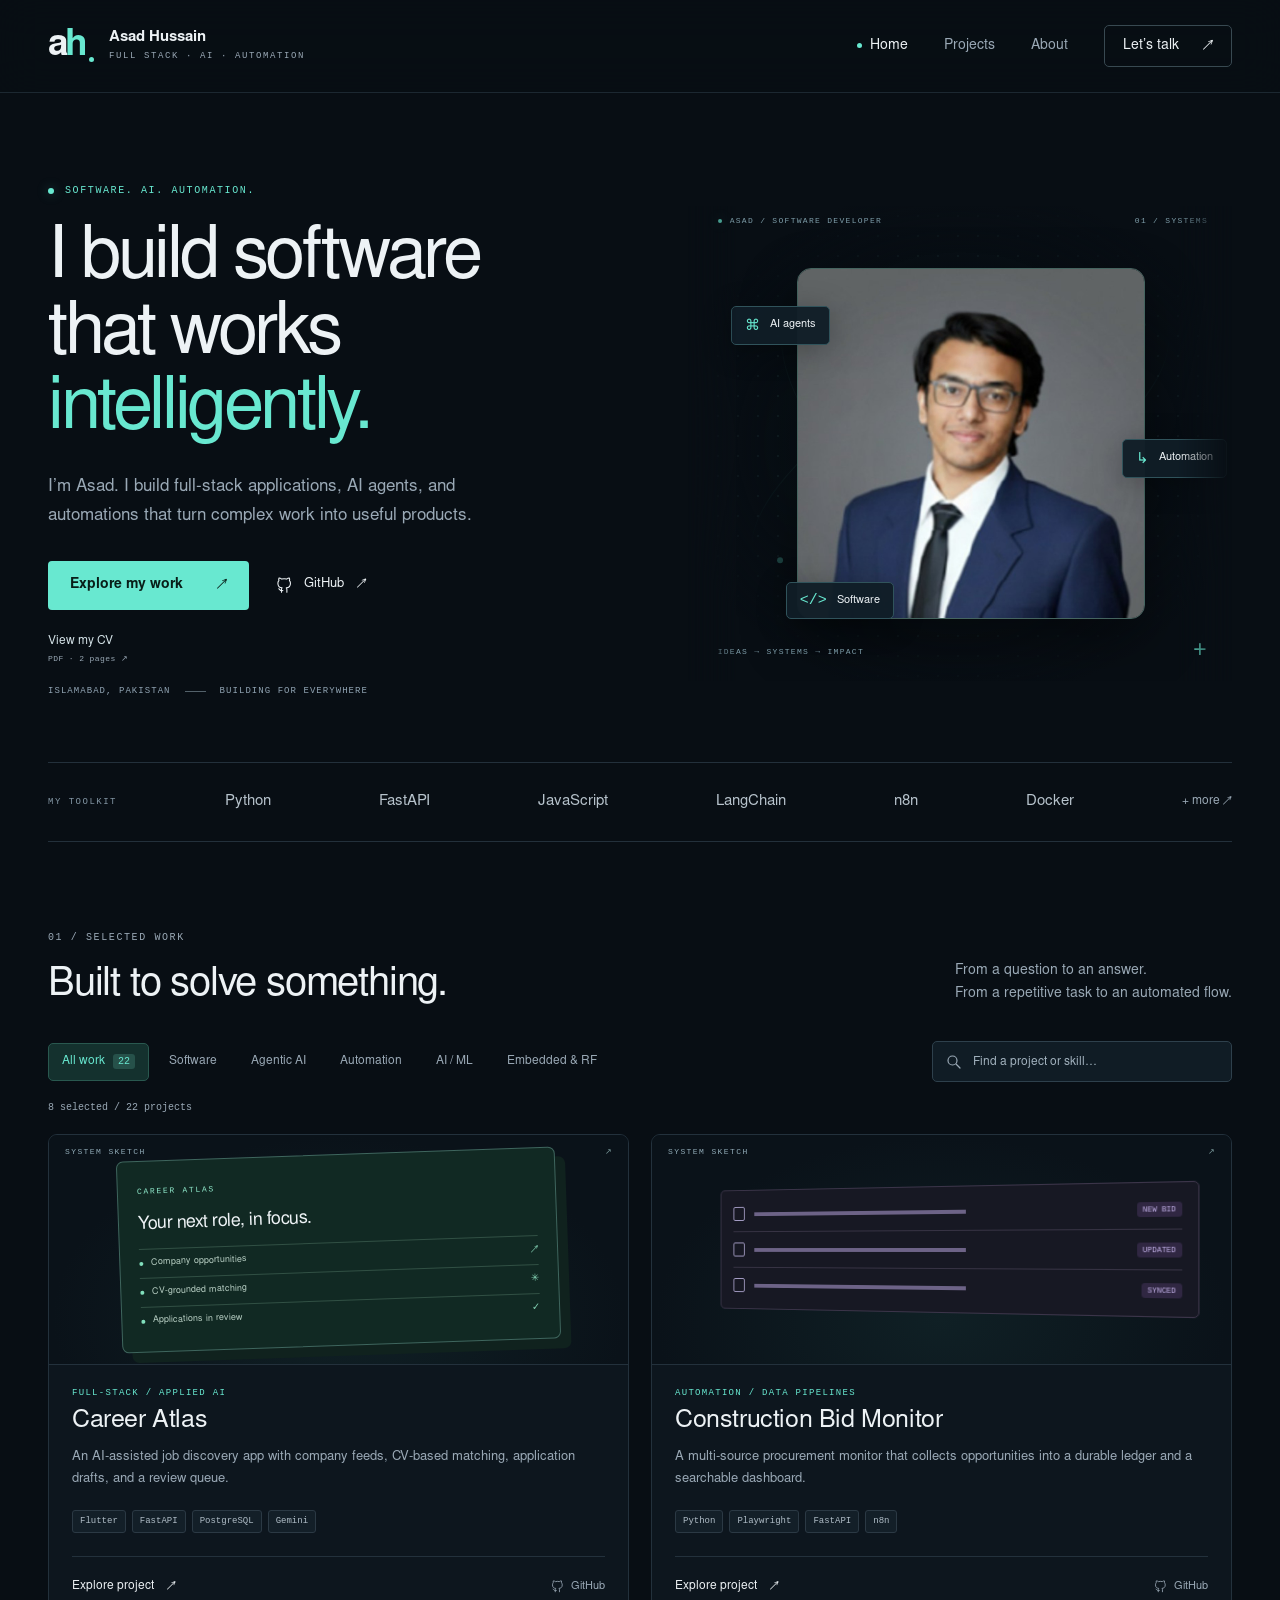
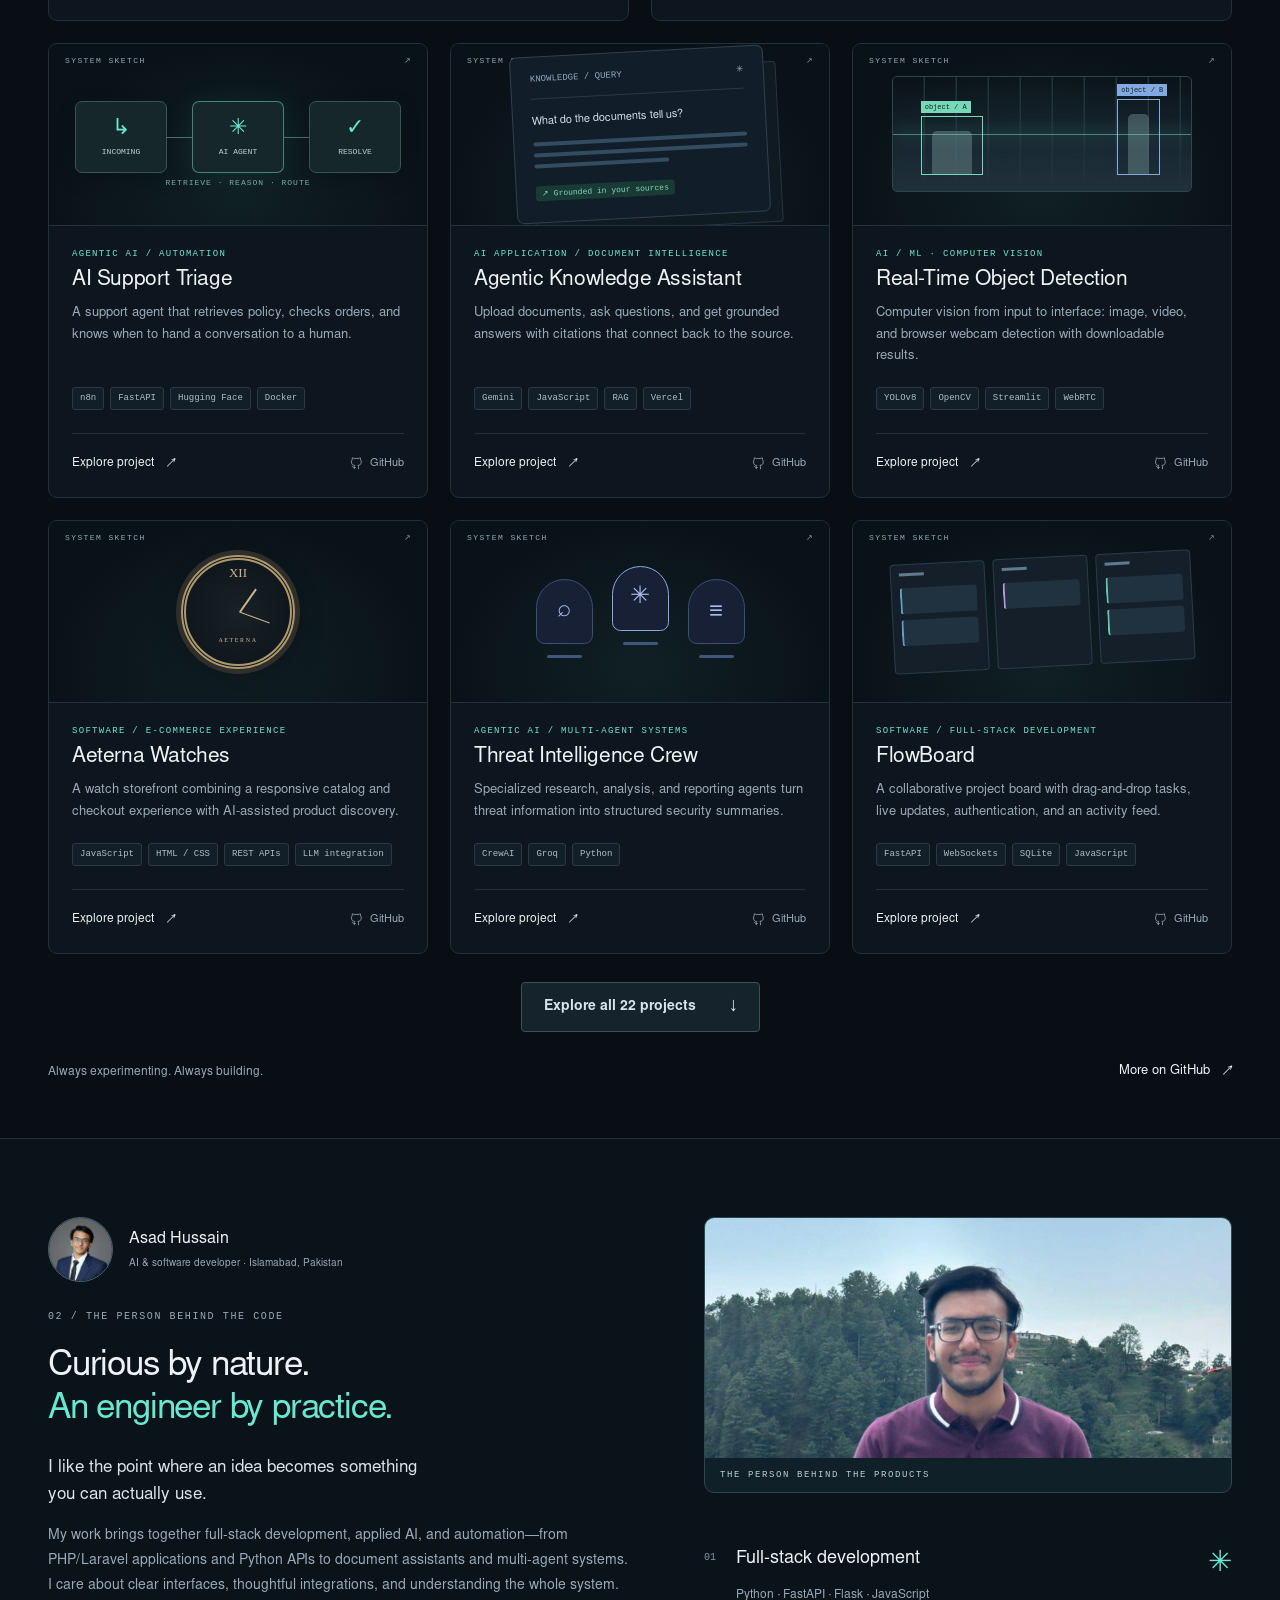
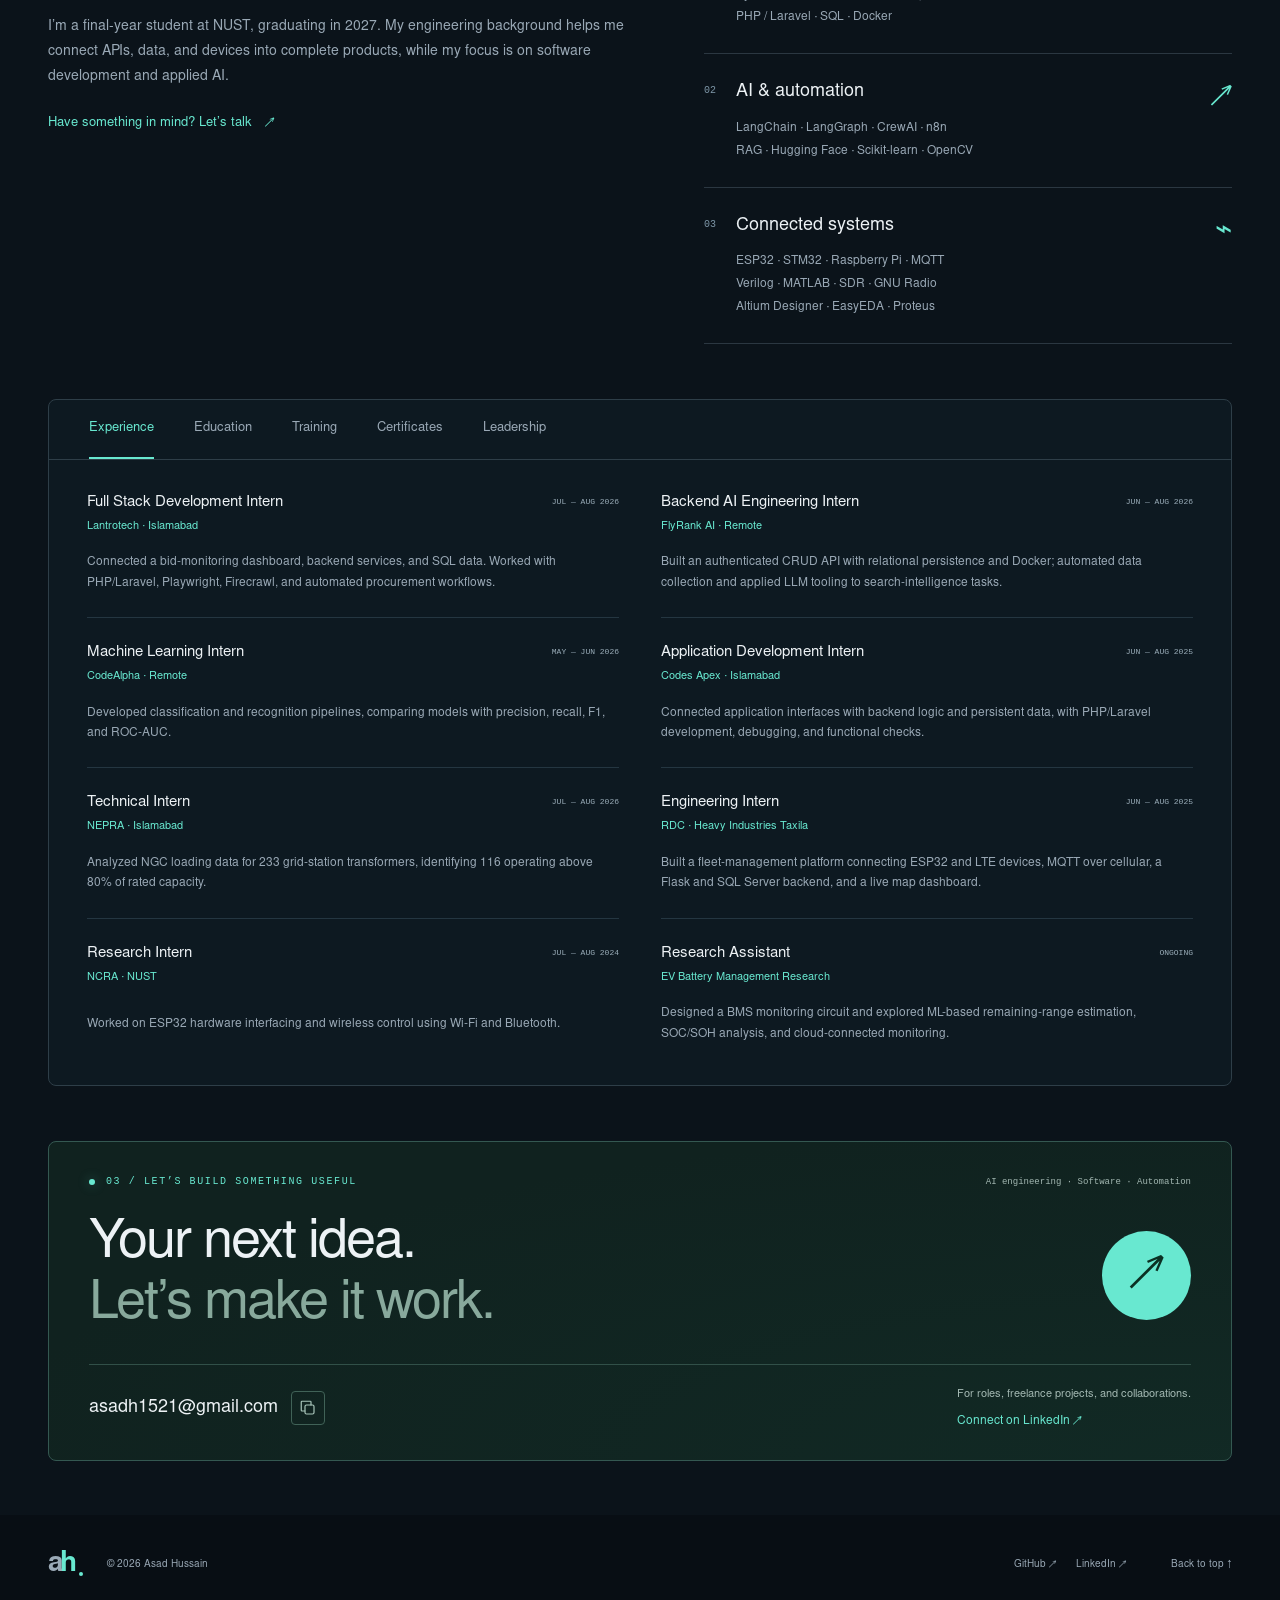
==== commit 75bdcdb0: "Correct CV university to NUST and add public portfolio CV link" ====
--- a/index.html
+++ b/index.html
@@ -49,7 +49,7 @@
         <h1 id="hero-title">I build software<br>that works<br><span class="accent">intelligently.</span></h1>
         <p class="hero-description">I’m Asad. I build full-stack applications, AI agents, and automations that turn complex work into useful products.</p>
         <div class="hero-actions"><a class="button primary" href="#projects">Explore my work <span aria-hidden="true">↗</span></a><a class="text-link" href="https://github.com/asadh-74" target="_blank" rel="noopener noreferrer"><svg viewBox="0 0 24 24" class="icon" aria-hidden="true"><path d="M9 19c-4.3 1.3-4.3-2.2-6-2.7m12 5v-3.8a3.3 3.3 0 0 0-.9-2.6c3-.3 6.2-1.5 6.2-6.9a5.4 5.4 0 0 0-1.5-3.8c.2-.4.7-1.9-.2-3.7 0 0-1.2-.4-4 1.5a13.5 13.5 0 0 0-7.2 0c-2.8-1.9-4-1.5-4-1.5-.9 1.8-.4 3.3-.2 3.7A5.4 5.4 0 0 0 1.7 8c0 5.4 3.2 6.6 6.2 6.9A3.3 3.3 0 0 0 7 17.5v3.8" transform="translate(1 1) scale(.9)"/></svg> GitHub <span aria-hidden="true">↗</span></a></div>
-        <div class="resume-links"><a href="mailto:asadh1521@gmail.com?subject=Portfolio%20CV%20request">Request my CV <span>Send me an email ↗</span></a></div>
+        <div class="resume-links"><a href="/assets/Asad-Hussain-CV.pdf" target="_blank" rel="noopener noreferrer">View my CV <span>PDF · 2 pages ↗</span></a></div>
         <div class="hero-footnote"><span>ISLAMABAD, PAKISTAN</span><span class="small-line"></span><span>BUILDING FOR EVERYWHERE</span></div>
       </div>
       <div class="hero-art portrait-art">
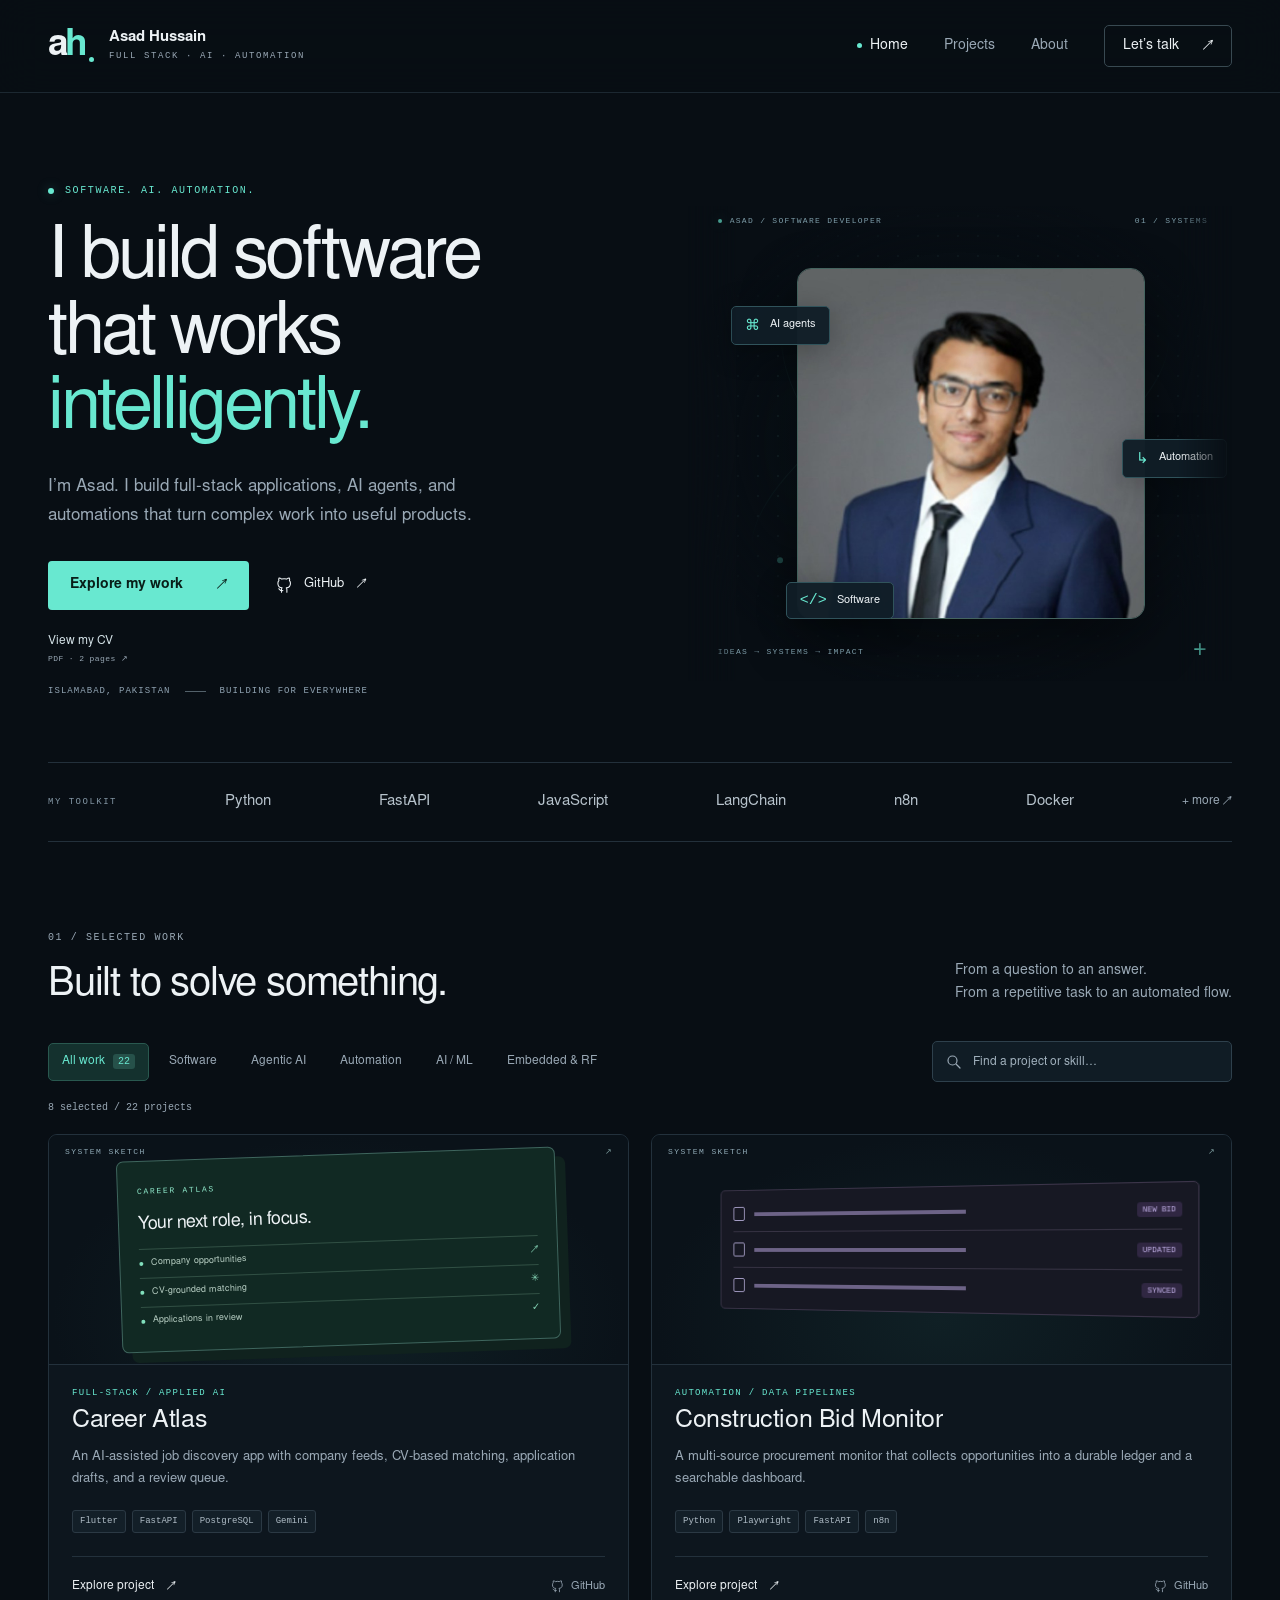
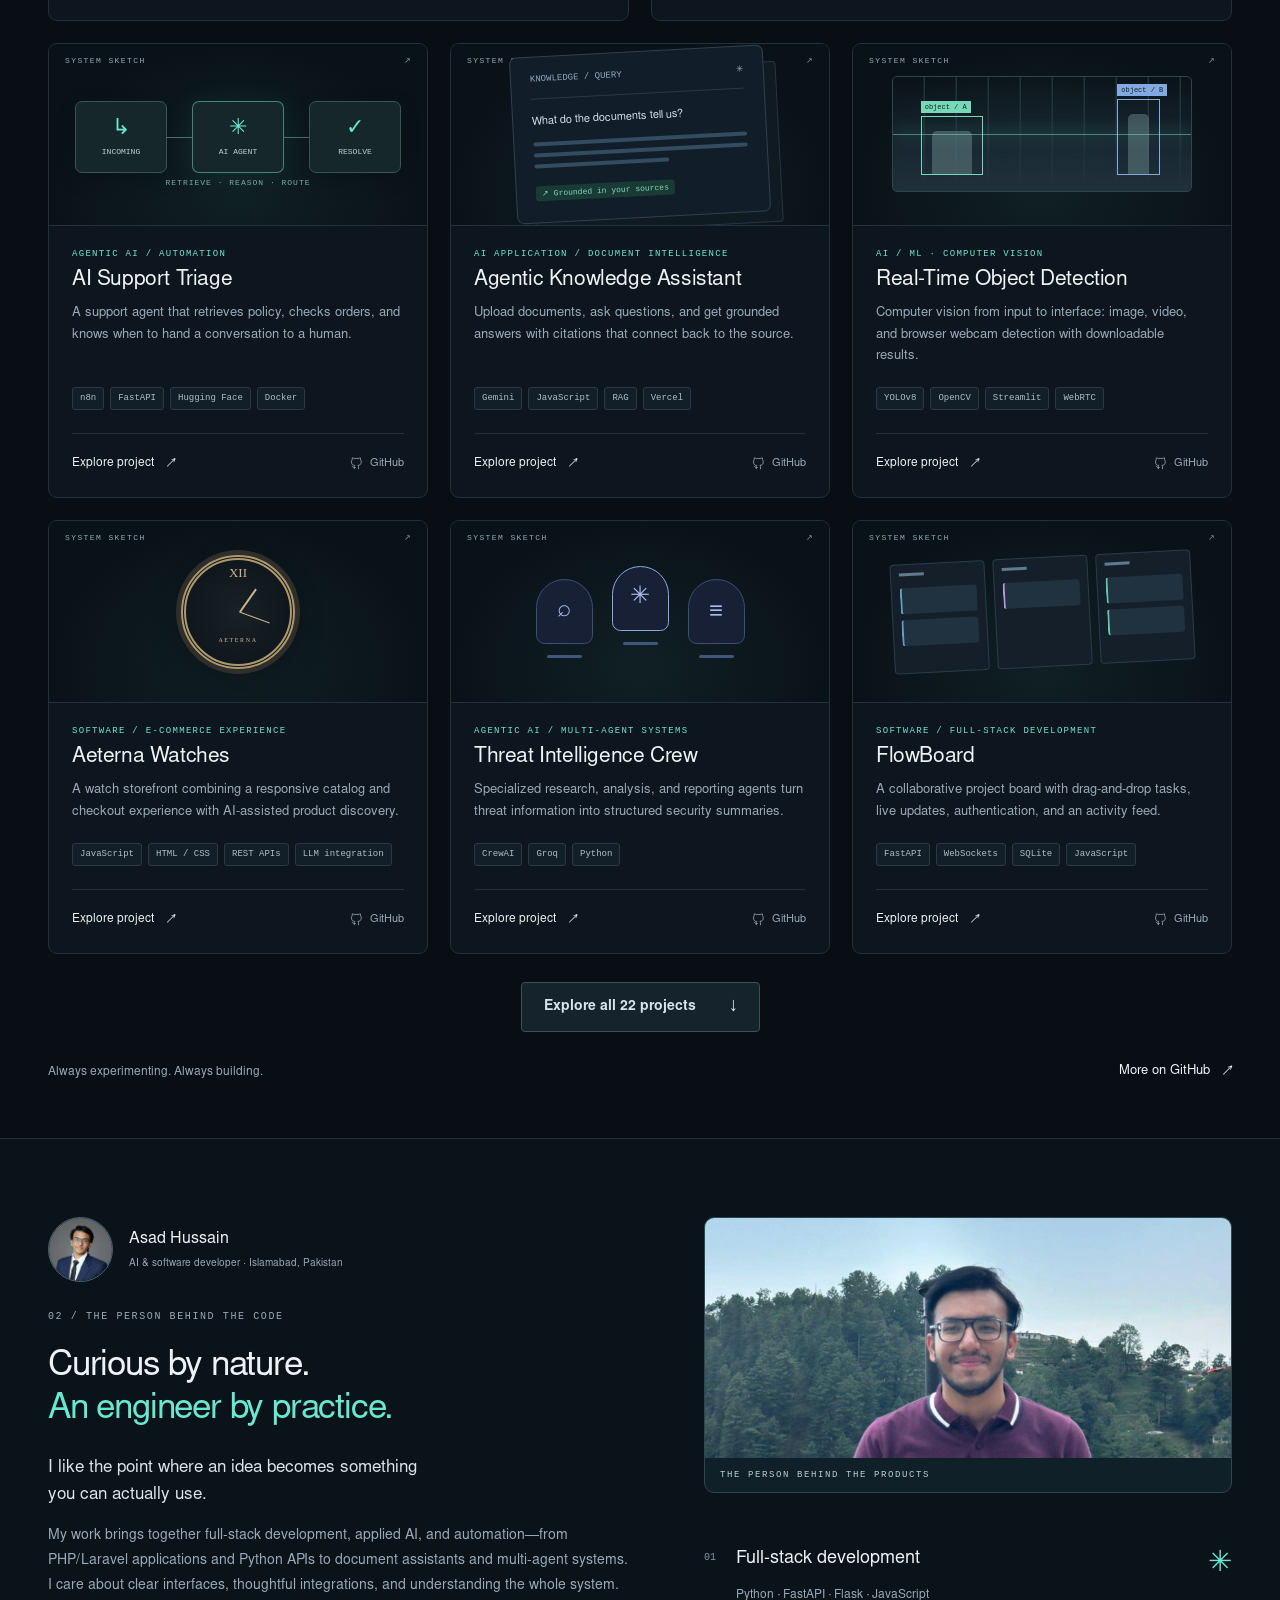
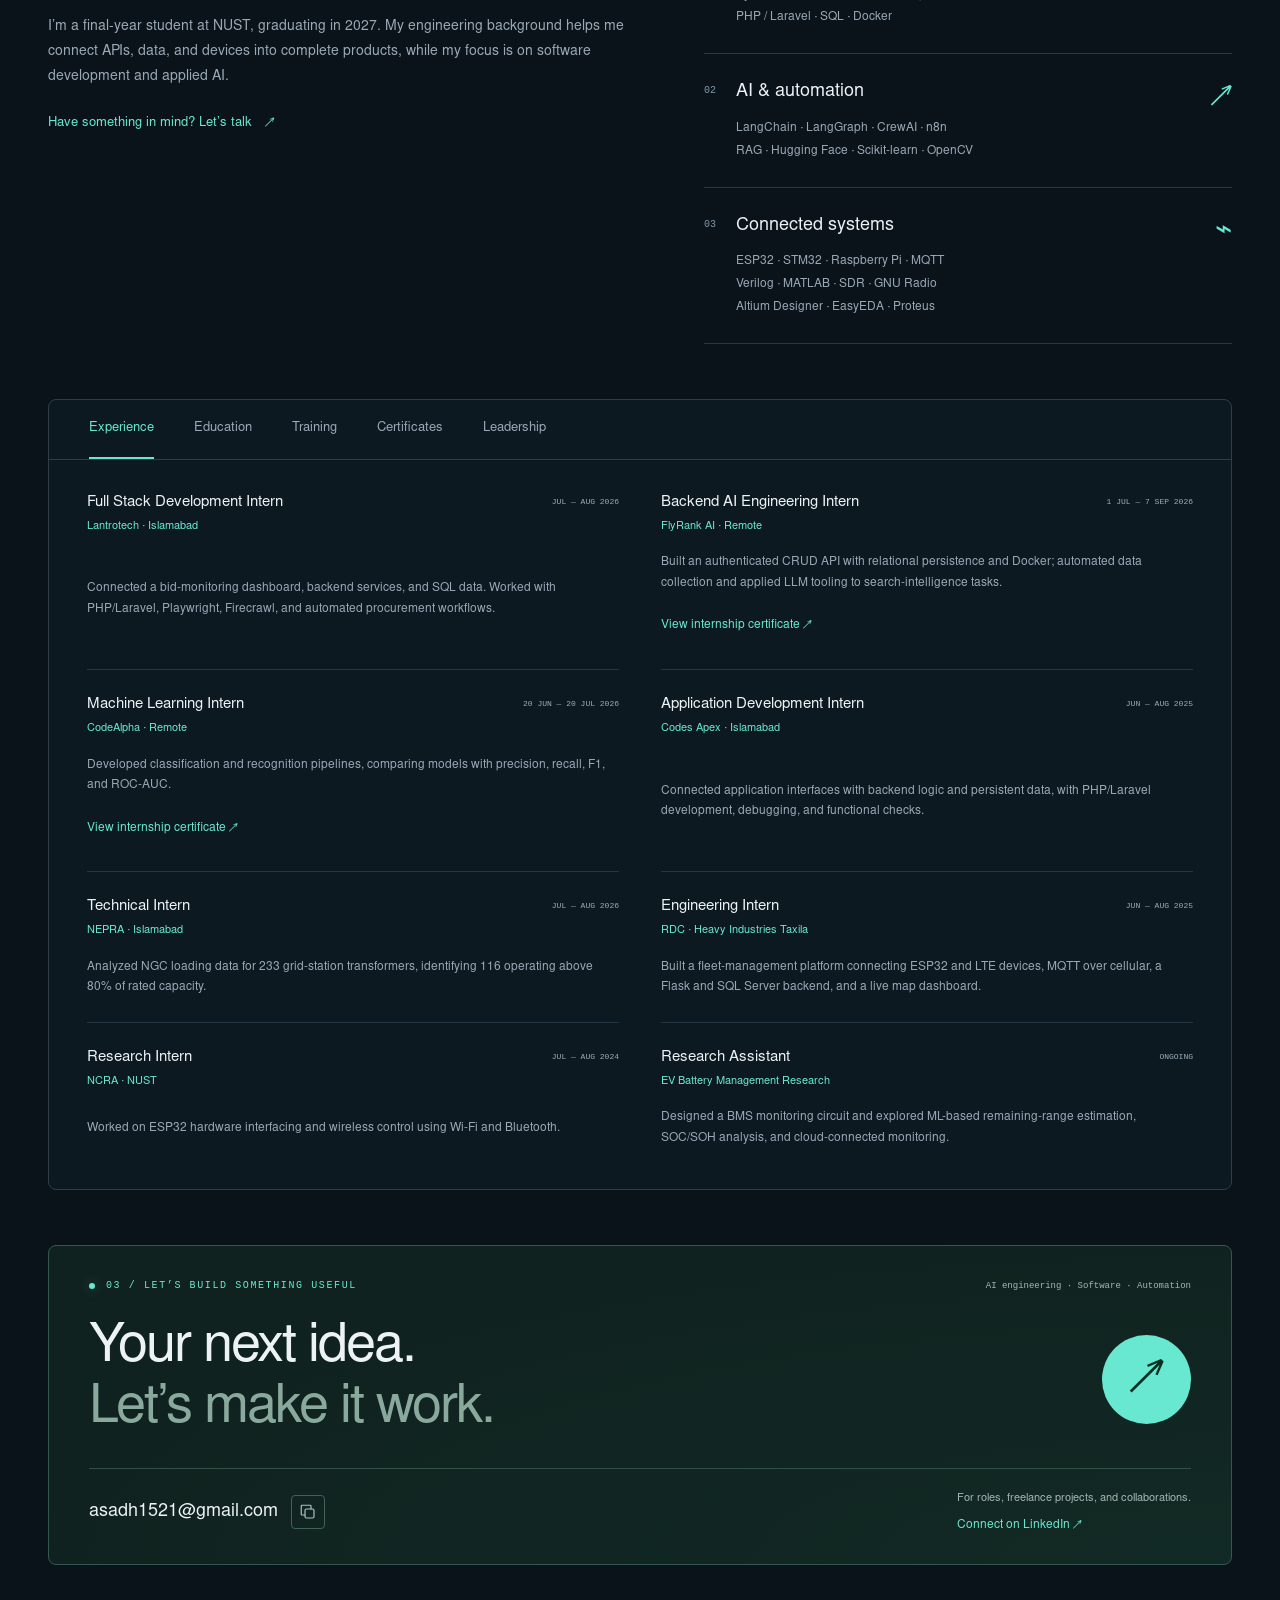
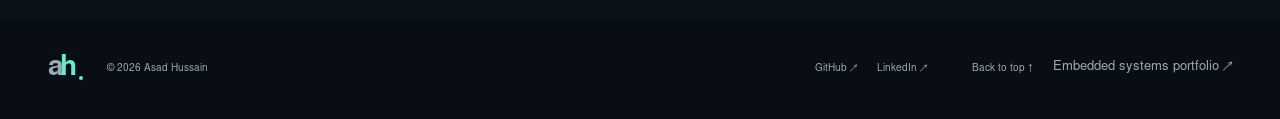
==== commit 4f43973a: "Align NUST CV and internship dates; add original FlyRank and CodeAlpha certificates" ====
--- a/index.html
+++ b/index.html
@@ -27,6 +27,7 @@
   <script src="/profile.js" defer></script>
   <script src="/projects.js" defer></script>
   <script src="/app.js" defer></script>
+  <script src="/certificate-viewer.js" defer></script>
 </head>
 <body>
   <a class="skip-link" href="#main">Skip to content</a>
@@ -75,17 +76,18 @@
         <div id="about" class="about-grid"><div><div class="profile-strip"><img src="/assets/asad-formal.jpg" alt="Asad Hussain" width="72" height="72" loading="lazy"><div><strong>Asad Hussain</strong><span>AI & software developer · Islamabad, Pakistan</span></div></div><div class="eyebrow muted">02 / THE PERSON BEHIND THE CODE</div><h2 id="about-title">Curious by nature.<br><span class="accent">An engineer by practice.</span></h2><p class="about-lead">I like the point where an idea becomes something you can actually use.</p><p>My work brings together full-stack development, applied AI, and automation—from PHP/Laravel applications and Python APIs to document assistants and multi-agent systems. I care about clear interfaces, thoughtful integrations, and understanding the whole system.</p><p>I’m a final-year student at NUST, graduating in 2027. My engineering background helps me connect APIs, data, and devices into complete products, while my focus is on software development and applied AI.</p><a class="text-link" href="#contact">Have something in mind? Let’s talk <span aria-hidden="true">↗</span></a></div><div class="skills"><figure class="about-photo"><img src="/assets/asad-outdoors.jpg" alt="Asad Hussain outdoors in the hills" width="1536" height="1536" loading="lazy"><figcaption>THE PERSON BEHIND THE PRODUCTS</figcaption></figure><div class="skill-row"><span class="skill-number">01</span><div><h3>Full-stack development</h3><p>Python · FastAPI · Flask · JavaScript<br>PHP / Laravel · SQL · Docker</p></div><span class="skill-glyph" aria-hidden="true">✳</span></div><div class="skill-row"><span class="skill-number">02</span><div><h3>AI & automation</h3><p>LangChain · LangGraph · CrewAI · n8n<br>RAG · Hugging Face · Scikit-learn · OpenCV</p></div><span class="skill-glyph" aria-hidden="true">↗</span></div><div class="skill-row"><span class="skill-number">03</span><div><h3>Connected systems</h3><p>ESP32 · STM32 · Raspberry Pi · MQTT<br>Verilog · MATLAB · SDR · GNU Radio<br>Altium Designer · EasyEDA · Proteus</p></div><span class="skill-glyph" aria-hidden="true">⌁</span></div></div></div>
         <div class="background-panel">
           <div class="background-tabs" role="tablist" aria-label="Professional background"><button id="experience-tab" role="tab" aria-selected="true" aria-controls="experience-panel" tabindex="0">Experience</button><button id="education-tab" role="tab" aria-selected="false" aria-controls="education-panel" tabindex="-1">Education</button><button id="training-tab" role="tab" aria-selected="false" aria-controls="training-panel" tabindex="-1">Training</button><button id="certificates-tab" role="tab" aria-selected="false" aria-controls="certificates-panel" tabindex="-1">Certificates</button><button id="leadership-tab" role="tab" aria-selected="false" aria-controls="leadership-panel" tabindex="-1">Leadership</button></div>
-          <div id="experience-panel" role="tabpanel" aria-labelledby="experience-tab" tabindex="0"><div class="experience-list"><article><div><h3>Full Stack Development Intern</h3><span>Lantrotech · Islamabad</span></div><time>JUL — AUG 2026</time><p>Connected a bid-monitoring dashboard, backend services, and SQL data. Worked with PHP/Laravel, Playwright, Firecrawl, and automated procurement workflows.</p></article><article><div><h3>Backend AI Engineering Intern</h3><span>FlyRank AI · Remote</span></div><time>JUN — AUG 2026</time><p>Built an authenticated CRUD API with relational persistence and Docker; automated data collection and applied LLM tooling to search-intelligence tasks.</p></article><article><div><h3>Machine Learning Intern</h3><span>CodeAlpha · Remote</span></div><time>MAY — JUN 2026</time><p>Developed classification and recognition pipelines, comparing models with precision, recall, F1, and ROC-AUC.</p></article><article><div><h3>Application Development Intern</h3><span>Codes Apex · Islamabad</span></div><time>JUN — AUG 2025</time><p>Connected application interfaces with backend logic and persistent data, with PHP/Laravel development, debugging, and functional checks.</p></article><article><div><h3>Technical Intern</h3><span>NEPRA · Islamabad</span></div><time>JUL — AUG 2026</time><p>Analyzed NGC loading data for 233 grid-station transformers, identifying 116 operating above 80% of rated capacity.</p></article><article><div><h3>Engineering Intern</h3><span>RDC · Heavy Industries Taxila</span></div><time>JUN — AUG 2025</time><p>Built a fleet-management platform connecting ESP32 and LTE devices, MQTT over cellular, a Flask and SQL Server backend, and a live map dashboard.</p></article><article><div><h3>Research Intern</h3><span>NCRA · NUST</span></div><time>JUL — AUG 2024</time><p>Worked on ESP32 hardware interfacing and wireless control using Wi-Fi and Bluetooth.</p></article><article><div><h3>Research Assistant</h3><span>EV Battery Management Research</span></div><time>ONGOING</time><p>Designed a BMS monitoring circuit and explored ML-based remaining-range estimation, SOC/SOH analysis, and cloud-connected monitoring.</p></article></div></div>
+          <div id="experience-panel" role="tabpanel" aria-labelledby="experience-tab" tabindex="0"><div class="experience-list"><article><div><h3>Full Stack Development Intern</h3><span>Lantrotech · Islamabad</span></div><time>JUL — AUG 2026</time><p>Connected a bid-monitoring dashboard, backend services, and SQL data. Worked with PHP/Laravel, Playwright, Firecrawl, and automated procurement workflows.</p></article><article><div><h3>Backend AI Engineering Intern</h3><span>FlyRank AI · Remote</span></div><time>1 JUL — 7 SEP 2026</time><p>Built an authenticated CRUD API with relational persistence and Docker; automated data collection and applied LLM tooling to search-intelligence tasks.</p><button class="credential-link" data-cert-image="/certs/flyrank-backend-ai-cert.jpg" data-cert-title="FlyRank AI — Backend AI Engineering">View internship certificate ↗</button></article><article><div><h3>Machine Learning Intern</h3><span>CodeAlpha · Remote</span></div><time>20 JUN — 20 JUL 2026</time><p>Developed classification and recognition pipelines, comparing models with precision, recall, F1, and ROC-AUC.</p><button class="credential-link" data-cert-image="/certs/codealpha-ml.jpg" data-cert-title="CodeAlpha — Machine Learning">View internship certificate ↗</button></article><article><div><h3>Application Development Intern</h3><span>Codes Apex · Islamabad</span></div><time>JUN — AUG 2025</time><p>Connected application interfaces with backend logic and persistent data, with PHP/Laravel development, debugging, and functional checks.</p></article><article><div><h3>Technical Intern</h3><span>NEPRA · Islamabad</span></div><time>JUL — AUG 2026</time><p>Analyzed NGC loading data for 233 grid-station transformers, identifying 116 operating above 80% of rated capacity.</p></article><article><div><h3>Engineering Intern</h3><span>RDC · Heavy Industries Taxila</span></div><time>JUN — AUG 2025</time><p>Built a fleet-management platform connecting ESP32 and LTE devices, MQTT over cellular, a Flask and SQL Server backend, and a live map dashboard.</p></article><article><div><h3>Research Intern</h3><span>NCRA · NUST</span></div><time>JUL — AUG 2024</time><p>Worked on ESP32 hardware interfacing and wireless control using Wi-Fi and Bluetooth.</p></article><article><div><h3>Research Assistant</h3><span>EV Battery Management Research</span></div><time>ONGOING</time><p>Designed a BMS monitoring circuit and explored ML-based remaining-range estimation, SOC/SOH analysis, and cloud-connected monitoring.</p></article></div></div>
           <div id="education-panel" role="tabpanel" aria-labelledby="education-tab" tabindex="0" hidden><div class="credential-grid"><article><span class="eyebrow muted">FINAL YEAR · EXPECTED 2027</span><h3>B.E. Electrical Engineering</h3><p>National University of Sciences and Technology (NUST)<br>Islamabad, Pakistan</p></article></div></div>
           <div id="training-panel" role="tabpanel" aria-labelledby="training-tab" tabindex="0" hidden><div class="credential-grid"><article><span class="eyebrow muted">PRACTICAL AI TRAINING</span><h3>atomcamp AI Bootcamp</h3><p>Deep learning, NLP, LLMs, and model development. Hands-on work with RAG, LangChain, LangGraph, CrewAI, and n8n, plus FastAPI, Docker, CI/CD, and cloud delivery.</p></article></div></div>
-          <div id="certificates-panel" role="tabpanel" aria-labelledby="certificates-tab" tabindex="0" hidden><div class="credential-grid"><article><span class="eyebrow muted">HARVARD UNIVERSITY</span><h3>CS50x</h3><p>Computer science, algorithms, data structures, and web development.</p></article><article><span class="eyebrow muted">MICROSOFT / EDX</span><h3>AI Apps on Azure</h3><p>Cloud-based AI application development.</p></article><article><span class="eyebrow muted">IBM</span><h3>Data Analysis with Python</h3><p>Data preparation, analysis, and model development.</p></article><article><span class="eyebrow muted">DELOITTE</span><h3>Effective Leadership</h3><p>Communication, teamwork, and leadership fundamentals.</p></article></div></div>
+          <div id="certificates-panel" role="tabpanel" aria-labelledby="certificates-tab" tabindex="0" hidden><div class="credential-grid"><article class="evidence-card"><button data-cert-image="/certs/flyrank-backend-ai-cert.jpg" data-cert-title="FlyRank AI — Backend AI Engineering"><img src="/certs/flyrank-backend-ai-cert.jpg" alt="FlyRank AI internship certificate for Asad Hussain" loading="lazy" width="1888" height="1334"><span class="eyebrow muted">FLYRANK AI · INTERNSHIP</span><h3>Backend AI Engineering</h3><p>1 July – 7 September 2026<br>Credential: FR-D11-EBC4A-72E6F</p><span class="credential-link">View certificate ↗</span></button></article><article class="evidence-card"><button data-cert-image="/certs/codealpha-ml.jpg" data-cert-title="CodeAlpha — Machine Learning"><img src="/certs/codealpha-ml.jpg" alt="CodeAlpha machine learning internship certificate for Asad Hussain" loading="lazy" width="1888" height="1334"><span class="eyebrow muted">CODEALPHA · INTERNSHIP</span><h3>Machine Learning</h3><p>20 June – 20 July 2026<br>Credential: CA/DF1/160558</p><span class="credential-link">View certificate ↗</span></button></article><article><span class="eyebrow muted">HARVARD UNIVERSITY</span><h3>CS50x</h3><p>Computer science, algorithms, data structures, and web development.</p></article><article><span class="eyebrow muted">MICROSOFT / EDX</span><h3>AI Apps on Azure</h3><p>Cloud-based AI application development.</p></article><article><span class="eyebrow muted">IBM</span><h3>Data Analysis with Python</h3><p>Data preparation, analysis, and model development.</p></article><article><span class="eyebrow muted">DELOITTE</span><h3>Effective Leadership</h3><p>Communication, teamwork, and leadership fundamentals.</p></article></div></div>
           <div id="leadership-panel" role="tabpanel" aria-labelledby="leadership-tab" tabindex="0" hidden><div class="credential-grid"><article><span class="eyebrow muted">NUST ROBOTICS SOCIETY · VOLTFEST 2026</span><h3>Technical Lead</h3><p>Led the computer-vision initiative and demonstrated a real-time YOLOv8 detection dashboard.</p></article><article><span class="eyebrow muted">NUST ENGINEERING SOCIETY</span><h3>Workshops & Bootcamps</h3><p>Organized PCB-design bootcamps and electronics workshops for high-school students.</p></article><article><span class="eyebrow muted">NMUN 2024</span><h3>Model UN Delegate</h3><p>Research, negotiation, and public speaking.</p></article><article><span class="eyebrow muted">PROFESSIONAL COMMUNITY</span><h3>IEEE Member</h3><p>Institute of Electrical and Electronics Engineers.</p></article></div></div>
         </div>
         <div id="contact" class="contact"><div class="contact-top"><div class="eyebrow"><span class="status-dot"></span> 03 / LET’S BUILD SOMETHING USEFUL</div><span class="contact-note">AI engineering · Software · Automation</span></div><div class="contact-main"><h2>Your next idea.<br><span>Let’s make it work.</span></h2><a class="contact-arrow" href="mailto:asadh1521@gmail.com?subject=Let%27s%20build%20something" aria-label="Email Asad about a project"><span aria-hidden="true">↗</span></a></div><div class="contact-bottom"><div><a class="email" href="mailto:asadh1521@gmail.com">asadh1521@gmail.com</a><button class="copy-email" aria-label="Copy email address" title="Copy email address"><svg class="icon" viewBox="0 0 24 24" aria-hidden="true"><rect x="8" y="8" width="12" height="12" rx="2"/><path d="M16 8V4a1 1 0 0 0-1-1H4a1 1 0 0 0-1 1v11a1 1 0 0 0 1 1h4"/></svg></button><span id="copy-status" role="status"></span></div><p>For roles, freelance projects, and collaborations.<br><a class="linkedin-link" href="https://www.linkedin.com/in/asad-hussain92" target="_blank" rel="noopener noreferrer">Connect on LinkedIn ↗</a></p></div></div>
       </div>
     </section>
   </main>
-  <footer class="footer container"><a class="brand-mark" href="#home" aria-label="Back to home">a<span>h</span><i></i></a><span>© <span id="year">2026</span> Asad Hussain</span><a href="https://github.com/asadh-74" target="_blank" rel="noopener noreferrer">GitHub ↗</a><a href="https://www.linkedin.com/in/asad-hussain92" target="_blank" rel="noopener noreferrer">LinkedIn ↗</a><a class="back-top" href="#home">Back to top ↑</a></footer>
+  <footer class="footer container"><a class="brand-mark" href="#home" aria-label="Back to home">a<span>h</span><i></i></a><span>© <span id="year">2026</span> Asad Hussain</span><a href="https://github.com/asadh-74" target="_blank" rel="noopener noreferrer">GitHub ↗</a><a href="https://www.linkedin.com/in/asad-hussain92" target="_blank" rel="noopener noreferrer">LinkedIn ↗</a><a class="back-top" href="#home">Back to top ↑</a><a href="https://asad-portfolio-flax-pi.vercel.app/" target="_blank" rel="noopener noreferrer" class="text-link">Embedded systems portfolio ↗</a></footer>
   <dialog id="project-dialog" aria-labelledby="dialog-title"><button class="dialog-close" aria-label="Close project details">×</button><div id="dialog-content"></div></dialog>
+<dialog id="certificate-dialog" aria-labelledby="certificate-title"><button class="dialog-close" aria-label="Close certificate">×</button><h2 id="certificate-title"></h2><img id="certificate-image" alt=""><a id="certificate-original" class="text-link" target="_blank" rel="noopener noreferrer">Open full-size certificate ↗</a></dialog>
 </body>
 </html>
--- a/enhancements.css
+++ b/enhancements.css
@@ -5,3 +5,5 @@
 .linkedin-link{display:inline-block;color:var(--accent);margin-top:8px;font-size:12px}.linkedin-link:hover{text-decoration:underline;text-underline-offset:4px}.resume-links{flex-wrap:wrap}.research-visual{text-align:center;width:85%;color:#9fcbbd}.research-visual>span{font:8px var(--mono);letter-spacing:1.4px}.research-visual p{font:8px var(--mono);letter-spacing:1px;margin-top:16px}.battery-outline{display:flex;gap:6px;position:relative;width:110px;height:52px;border:2px solid #6cae9a;border-radius:6px;padding:7px;margin:18px auto 0}.battery-outline:after{content:'';width:6px;height:20px;background:#6cae9a;position:absolute;right:-8px;top:14px;border-radius:0 2px 2px 0}.battery-outline i{flex:1;background:#4eb59c;border-radius:2px}.battery-outline i:last-child{opacity:.4}.meter-wave{font-size:74px;line-height:1.1;color:var(--accent)}
 
 .portrait-art #network-art{opacity:.25}.hero-portrait{position:absolute;left:20%;top:13%;width:64%;height:74%;object-fit:cover;object-position:50% 25%;border-radius:14px;border:1px solid #45645f;box-shadow:0 20px 55px #0006}.portrait-art .art-label{z-index:2}.portrait-art .art-top,.portrait-art .art-bottom{z-index:3}.about-photo{margin:0 0 28px;border:1px solid #2e464f;border-radius:10px;overflow:hidden;background:#102029}.about-photo img{display:block;width:100%;height:240px;object-fit:cover;object-position:50% 45%}.about-photo figcaption{padding:12px 15px;font:9px var(--mono);letter-spacing:1.6px;color:#b9d1d4}.skills{padding-top:0}.profile-strip img{object-position:50% 23%}@media(max-width:640px){.skills{padding-top:32px}.hero-portrait{left:20%;top:11%;height:76%}.about-photo img{height:250px}.portrait-art .art-top{font-size:6px}}
+
+.credential-link{color:var(--accent);background:none;text-align:left;font-size:12px;min-height:38px;padding:6px 0}.experience-list>.credential-link,.experience-list article>.credential-link{grid-column:1/-1}.evidence-card>button{display:block;width:100%;padding:0;text-align:left;background:none}.evidence-card img{width:100%;height:155px;object-fit:contain;background:#edf2f1;border-radius:5px;margin-bottom:17px}.evidence-card .credential-link{display:inline-block}#certificate-dialog{width:min(960px,94vw);max-width:960px;padding:35px 25px 25px}#certificate-dialog h2{font-size:20px;padding-right:25px}#certificate-image{display:block;width:100%;height:auto;max-height:65vh;object-fit:contain;margin:20px 0;background:#f3f5f4}#certificate-original{font-size:13px;color:var(--accent)}
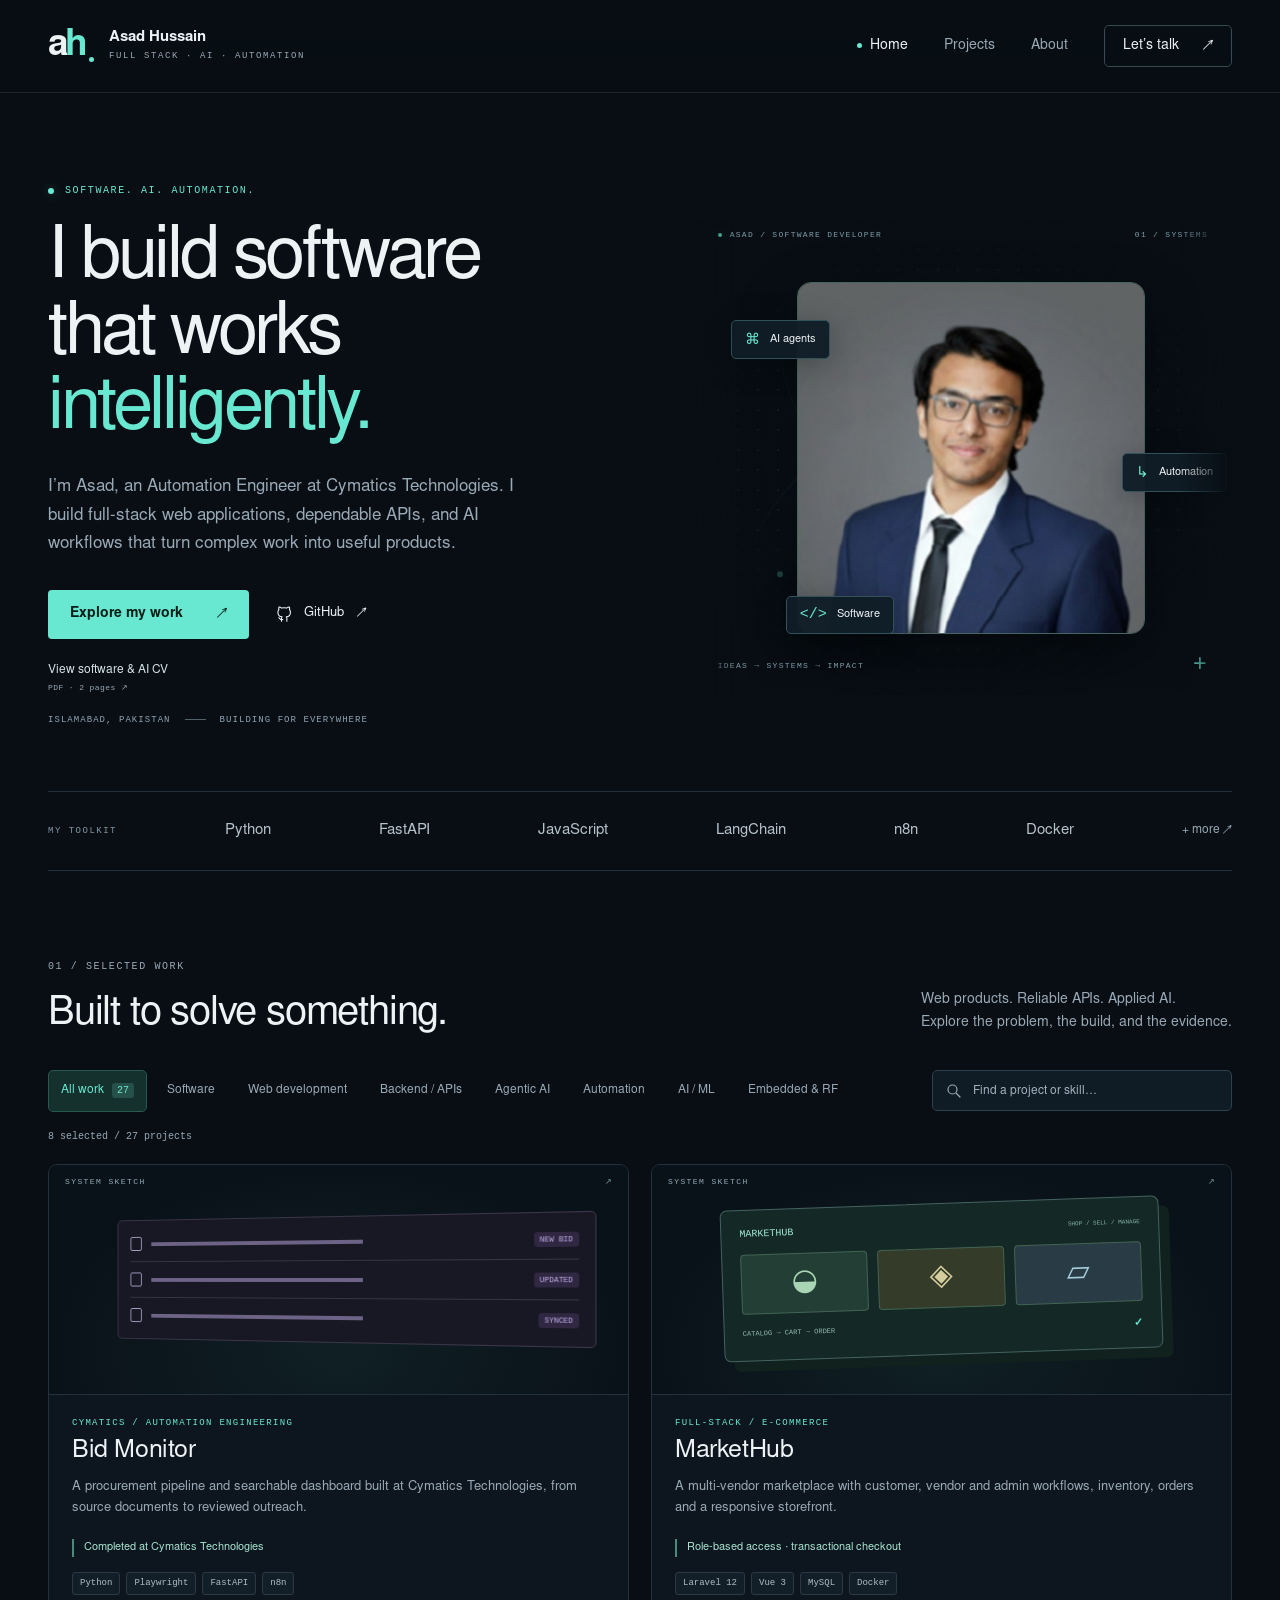
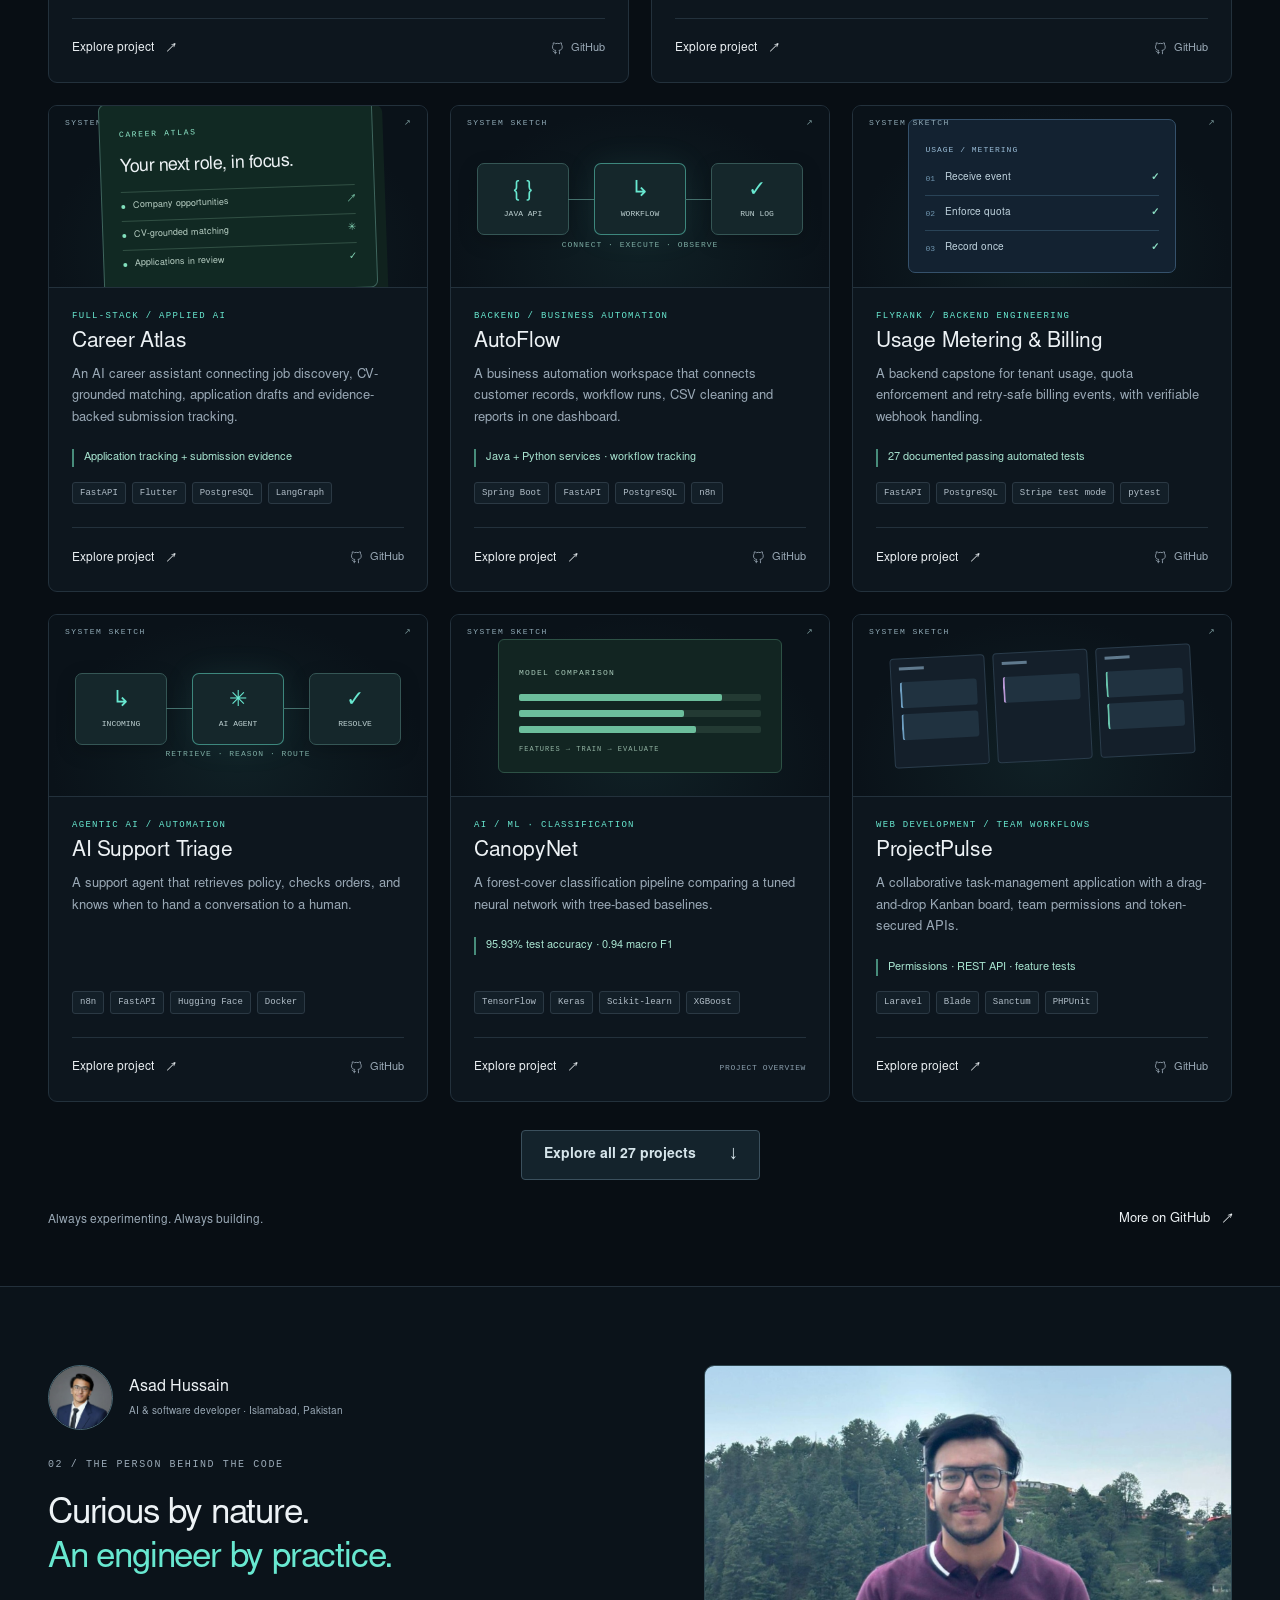
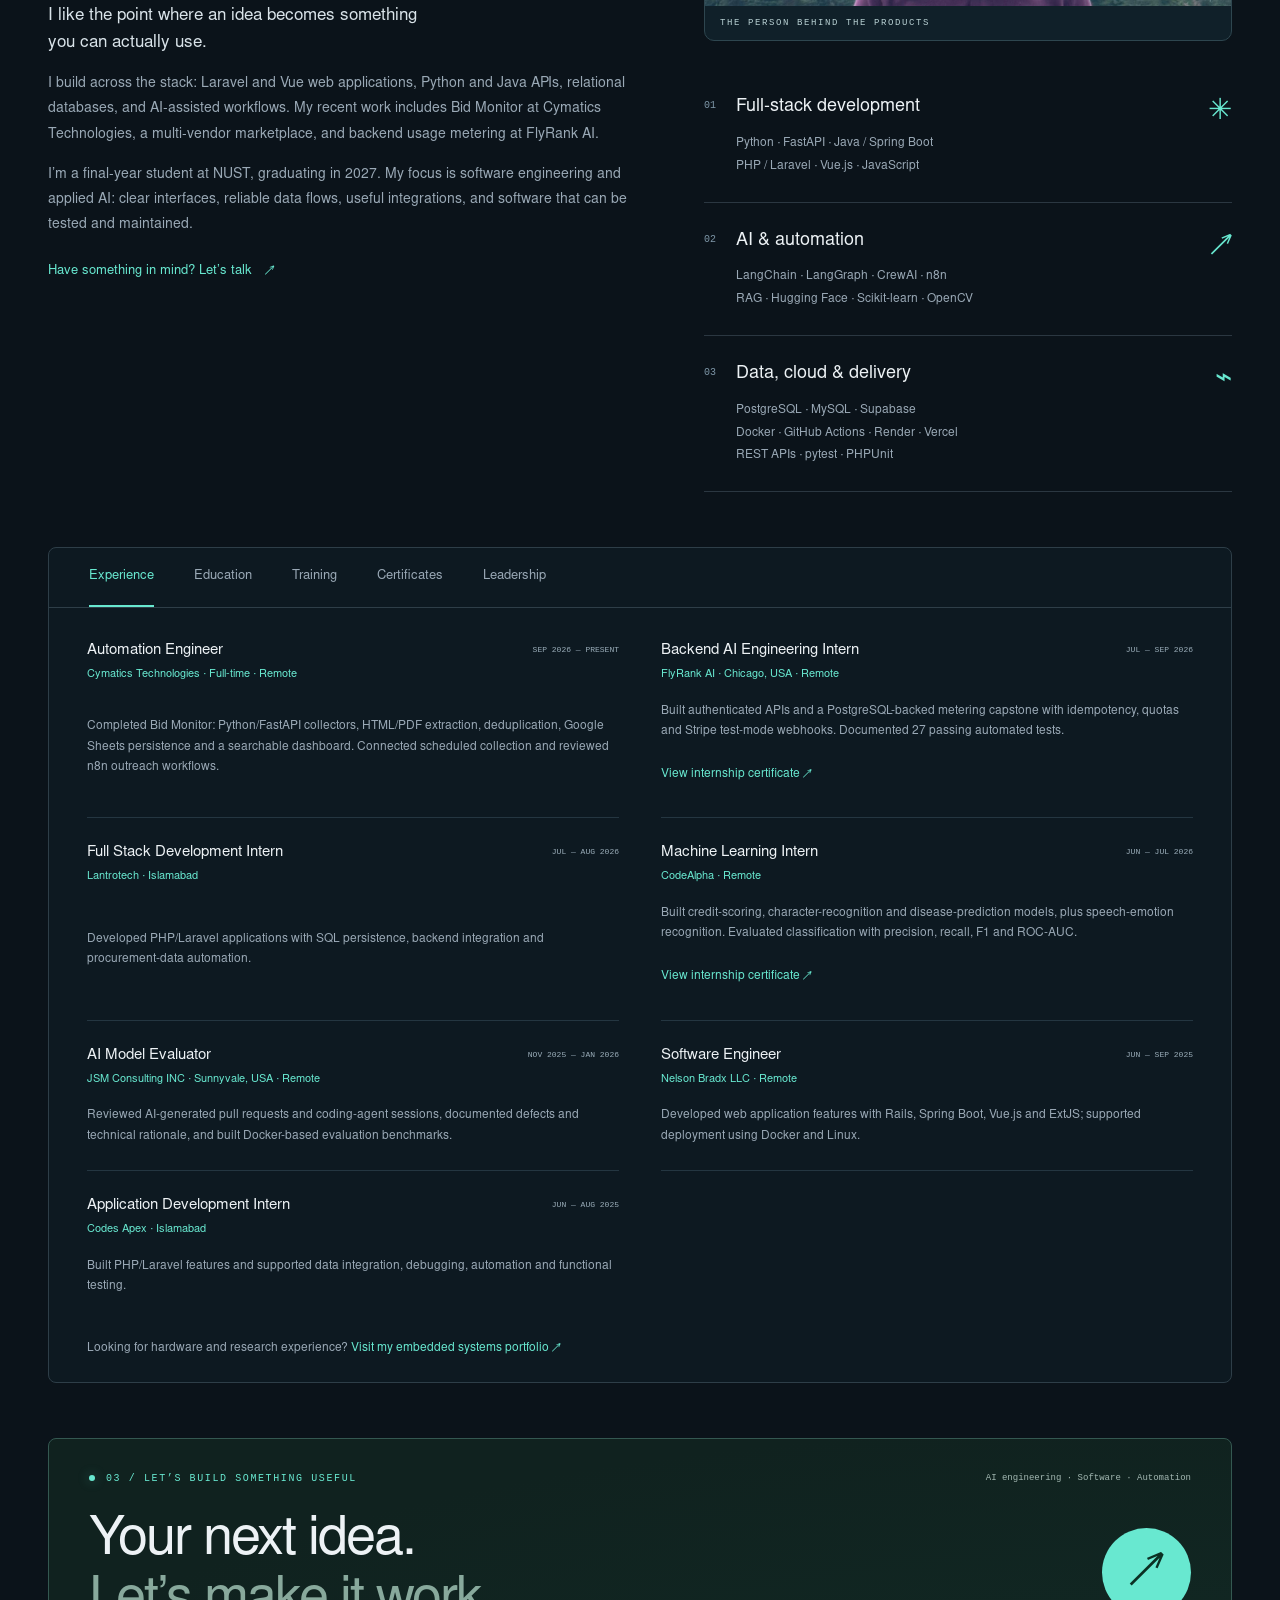
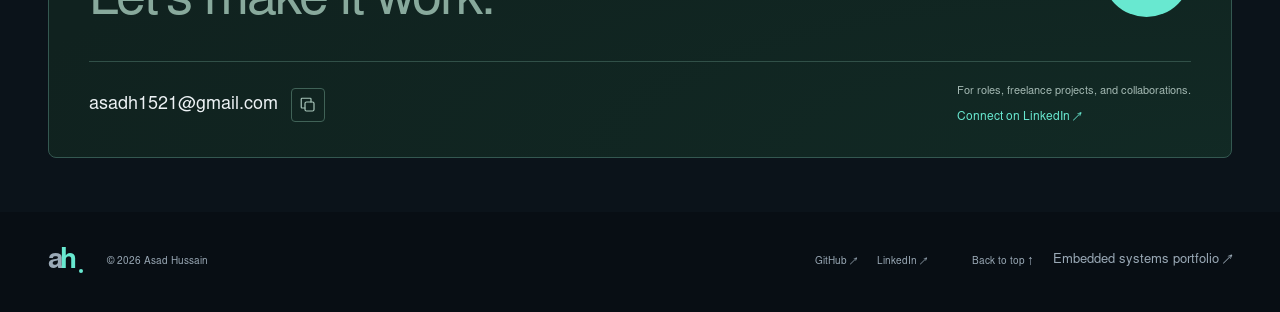
==== commit 89ed8914: "Refresh software portfolio with recent projects and two-page CV Add five repository-backed projects," ====
--- a/index.html
+++ b/index.html
@@ -9,7 +9,7 @@
   <meta property="og:type" content="website">
   <meta property="og:site_name" content="Asad Hussain Portfolio">
   <meta property="og:title" content="Asad Hussain — AI, Software & Automation">
-  <meta property="og:description" content="Explore AI agents, full-stack applications, automation workflows, and connected embedded systems built by Asad Hussain.">
+  <meta property="og:description" content="Explore full-stack web applications, backend APIs, AI agents and automation projects built by Asad Hussain.">
   <meta property="og:url" content="https://automation-portfolio-steel.vercel.app/">
   <meta property="og:image" content="https://automation-portfolio-steel.vercel.app/assets/social-preview.png">
   <meta property="og:image:width" content="1200">
@@ -17,7 +17,7 @@
   <meta property="og:image:alt" content="Asad Hussain — AI, Software & Automation. Selected projects: Career Atlas, Bid Monitor, and AI Support Triage.">
   <meta name="twitter:card" content="summary_large_image">
   <meta name="twitter:title" content="Asad Hussain — AI, Software & Automation">
-  <meta name="twitter:description" content="AI agents, full-stack applications, automation, and connected systems.">
+  <meta name="twitter:description" content="Full-stack web development, backend APIs, machine learning and automation.">
   <meta name="twitter:image" content="https://automation-portfolio-steel.vercel.app/assets/social-preview.png">
   <title>Asad Hussain — Software, AI & Automation</title>
   <meta name="description" content="Asad Hussain builds AI applications, agentic systems, workflow automations, and software that connects ideas to real-world use.">
@@ -48,9 +48,9 @@
       <div class="hero-copy">
         <div class="eyebrow"><span class="status-dot"></span> SOFTWARE. AI. AUTOMATION.</div>
         <h1 id="hero-title">I build software<br>that works<br><span class="accent">intelligently.</span></h1>
-        <p class="hero-description">I’m Asad. I build full-stack applications, AI agents, and automations that turn complex work into useful products.</p>
+        <p class="hero-description">I’m Asad, an Automation Engineer at Cymatics Technologies. I build full-stack web applications, dependable APIs, and AI workflows that turn complex work into useful products.</p>
         <div class="hero-actions"><a class="button primary" href="#projects">Explore my work <span aria-hidden="true">↗</span></a><a class="text-link" href="https://github.com/asadh-74" target="_blank" rel="noopener noreferrer"><svg viewBox="0 0 24 24" class="icon" aria-hidden="true"><path d="M9 19c-4.3 1.3-4.3-2.2-6-2.7m12 5v-3.8a3.3 3.3 0 0 0-.9-2.6c3-.3 6.2-1.5 6.2-6.9a5.4 5.4 0 0 0-1.5-3.8c.2-.4.7-1.9-.2-3.7 0 0-1.2-.4-4 1.5a13.5 13.5 0 0 0-7.2 0c-2.8-1.9-4-1.5-4-1.5-.9 1.8-.4 3.3-.2 3.7A5.4 5.4 0 0 0 1.7 8c0 5.4 3.2 6.6 6.2 6.9A3.3 3.3 0 0 0 7 17.5v3.8" transform="translate(1 1) scale(.9)"/></svg> GitHub <span aria-hidden="true">↗</span></a></div>
-        <div class="resume-links"><a href="/assets/Asad-Hussain-CV.pdf" target="_blank" rel="noopener noreferrer">View my CV <span>PDF · 2 pages ↗</span></a></div>
+        <div class="resume-links"><a href="/assets/Asad_Hussain_CV.pdf" target="_blank" rel="noopener noreferrer">View software & AI CV <span>PDF · 2 pages ↗</span></a></div>
         <div class="hero-footnote"><span>ISLAMABAD, PAKISTAN</span><span class="small-line"></span><span>BUILDING FOR EVERYWHERE</span></div>
       </div>
       <div class="hero-art portrait-art">
@@ -62,8 +62,8 @@
       <div class="capabilities"><span class="capabilities-label">MY TOOLKIT</span><span>Python</span><span>FastAPI</span><span>JavaScript</span><span>LangChain</span><span>n8n</span><span>Docker</span><a href="#about" aria-label="View more skills">+ more <span aria-hidden="true">↗</span></a></div>
     </section>
     <section id="projects" class="projects container" aria-labelledby="projects-title">
-      <div class="section-heading"><div><div class="eyebrow muted">01 / SELECTED WORK</div><h2 id="projects-title">Built to solve something.</h2></div><p>From a question to an answer.<br>From a repetitive task to an automated flow.</p></div>
-      <div class="project-toolbar"><div class="filters" role="group" aria-label="Filter projects by area"><button class="filter active" data-filter="all" aria-pressed="true">All work <span id="total-projects">22</span></button><button class="filter" data-filter="software" aria-pressed="false">Software</button><button class="filter" data-filter="agentic" aria-pressed="false">Agentic AI</button><button class="filter" data-filter="automation" aria-pressed="false">Automation</button><button class="filter" data-filter="ml" aria-pressed="false">AI / ML</button><button class="filter" data-filter="embedded" aria-pressed="false">Embedded & RF</button></div><label class="project-search"><span class="sr-only">Search projects by name, tool, or skill</span><svg viewBox="0 0 24 24" class="icon" aria-hidden="true"><circle cx="10" cy="10" r="6"/><path d="m15 15 5 5"/></svg><input id="project-search" type="search" placeholder="Find a project or skill…" maxlength="100" autocomplete="off"></label></div>
+      <div class="section-heading"><div><div class="eyebrow muted">01 / SELECTED WORK</div><h2 id="projects-title">Built to solve something.</h2></div><p>Web products. Reliable APIs. Applied AI.<br>Explore the problem, the build, and the evidence.</p></div>
+      <div class="project-toolbar"><div class="filters" role="group" aria-label="Filter projects by area"><button class="filter active" data-filter="all" aria-pressed="true">All work <span id="total-projects">27</span></button><button class="filter" data-filter="software" aria-pressed="false">Software</button><button class="filter" data-filter="web" aria-pressed="false">Web development</button><button class="filter" data-filter="backend" aria-pressed="false">Backend / APIs</button><button class="filter" data-filter="agentic" aria-pressed="false">Agentic AI</button><button class="filter" data-filter="automation" aria-pressed="false">Automation</button><button class="filter" data-filter="ml" aria-pressed="false">AI / ML</button><button class="filter" data-filter="embedded" aria-pressed="false">Embedded & RF</button></div><label class="project-search"><span class="sr-only">Search projects by name, tool, or skill</span><svg viewBox="0 0 24 24" class="icon" aria-hidden="true"><circle cx="10" cy="10" r="6"/><path d="m15 15 5 5"/></svg><input id="project-search" type="search" placeholder="Find a project or skill…" maxlength="100" autocomplete="off"></label></div>
       <div class="results-heading"><span id="project-count" class="project-count" aria-live="polite" aria-atomic="true">Selected projects</span><button id="reset-filters" hidden>Clear filters ×</button></div>
       <div id="project-grid" class="project-grid"></div>
       <div id="empty-state" hidden><h3>No projects found.</h3><p>Try a tool such as Python, or explore another area.</p><button id="empty-reset" class="button primary">Show all work ↗</button></div>
@@ -73,13 +73,13 @@
     </section>
     <section class="about-section" aria-labelledby="about-title">
       <div class="container">
-        <div id="about" class="about-grid"><div><div class="profile-strip"><img src="/assets/asad-formal.jpg" alt="Asad Hussain" width="72" height="72" loading="lazy"><div><strong>Asad Hussain</strong><span>AI & software developer · Islamabad, Pakistan</span></div></div><div class="eyebrow muted">02 / THE PERSON BEHIND THE CODE</div><h2 id="about-title">Curious by nature.<br><span class="accent">An engineer by practice.</span></h2><p class="about-lead">I like the point where an idea becomes something you can actually use.</p><p>My work brings together full-stack development, applied AI, and automation—from PHP/Laravel applications and Python APIs to document assistants and multi-agent systems. I care about clear interfaces, thoughtful integrations, and understanding the whole system.</p><p>I’m a final-year student at NUST, graduating in 2027. My engineering background helps me connect APIs, data, and devices into complete products, while my focus is on software development and applied AI.</p><a class="text-link" href="#contact">Have something in mind? Let’s talk <span aria-hidden="true">↗</span></a></div><div class="skills"><figure class="about-photo"><img src="/assets/asad-outdoors.jpg" alt="Asad Hussain outdoors in the hills" width="1536" height="1536" loading="lazy"><figcaption>THE PERSON BEHIND THE PRODUCTS</figcaption></figure><div class="skill-row"><span class="skill-number">01</span><div><h3>Full-stack development</h3><p>Python · FastAPI · Flask · JavaScript<br>PHP / Laravel · SQL · Docker</p></div><span class="skill-glyph" aria-hidden="true">✳</span></div><div class="skill-row"><span class="skill-number">02</span><div><h3>AI & automation</h3><p>LangChain · LangGraph · CrewAI · n8n<br>RAG · Hugging Face · Scikit-learn · OpenCV</p></div><span class="skill-glyph" aria-hidden="true">↗</span></div><div class="skill-row"><span class="skill-number">03</span><div><h3>Connected systems</h3><p>ESP32 · STM32 · Raspberry Pi · MQTT<br>Verilog · MATLAB · SDR · GNU Radio<br>Altium Designer · EasyEDA · Proteus</p></div><span class="skill-glyph" aria-hidden="true">⌁</span></div></div></div>
+        <div id="about" class="about-grid"><div><div class="profile-strip"><img src="/assets/asad-formal.jpg" alt="Asad Hussain" width="72" height="72" loading="lazy"><div><strong>Asad Hussain</strong><span>AI & software developer · Islamabad, Pakistan</span></div></div><div class="eyebrow muted">02 / THE PERSON BEHIND THE CODE</div><h2 id="about-title">Curious by nature.<br><span class="accent">An engineer by practice.</span></h2><p class="about-lead">I like the point where an idea becomes something you can actually use.</p><p>I build across the stack: Laravel and Vue web applications, Python and Java APIs, relational databases, and AI-assisted workflows. My recent work includes Bid Monitor at Cymatics Technologies, a multi-vendor marketplace, and backend usage metering at FlyRank AI.</p><p>I’m a final-year student at NUST, graduating in 2027. My focus is software engineering and applied AI: clear interfaces, reliable data flows, useful integrations, and software that can be tested and maintained.</p><a class="text-link" href="#contact">Have something in mind? Let’s talk <span aria-hidden="true">↗</span></a></div><div class="skills"><figure class="about-photo"><img src="/assets/asad-outdoors.jpg" alt="Asad Hussain outdoors in the hills" width="1536" height="1536" loading="lazy"><figcaption>THE PERSON BEHIND THE PRODUCTS</figcaption></figure><div class="skill-row"><span class="skill-number">01</span><div><h3>Full-stack development</h3><p>Python · FastAPI · Java / Spring Boot<br>PHP / Laravel · Vue.js · JavaScript</p></div><span class="skill-glyph" aria-hidden="true">✳</span></div><div class="skill-row"><span class="skill-number">02</span><div><h3>AI & automation</h3><p>LangChain · LangGraph · CrewAI · n8n<br>RAG · Hugging Face · Scikit-learn · OpenCV</p></div><span class="skill-glyph" aria-hidden="true">↗</span></div><div class="skill-row"><span class="skill-number">03</span><div><h3>Data, cloud & delivery</h3><p>PostgreSQL · MySQL · Supabase<br>Docker · GitHub Actions · Render · Vercel<br>REST APIs · pytest · PHPUnit</p></div><span class="skill-glyph" aria-hidden="true">⌁</span></div></div></div>
         <div class="background-panel">
           <div class="background-tabs" role="tablist" aria-label="Professional background"><button id="experience-tab" role="tab" aria-selected="true" aria-controls="experience-panel" tabindex="0">Experience</button><button id="education-tab" role="tab" aria-selected="false" aria-controls="education-panel" tabindex="-1">Education</button><button id="training-tab" role="tab" aria-selected="false" aria-controls="training-panel" tabindex="-1">Training</button><button id="certificates-tab" role="tab" aria-selected="false" aria-controls="certificates-panel" tabindex="-1">Certificates</button><button id="leadership-tab" role="tab" aria-selected="false" aria-controls="leadership-panel" tabindex="-1">Leadership</button></div>
-          <div id="experience-panel" role="tabpanel" aria-labelledby="experience-tab" tabindex="0"><div class="experience-list"><article><div><h3>Full Stack Development Intern</h3><span>Lantrotech · Islamabad</span></div><time>JUL — AUG 2026</time><p>Connected a bid-monitoring dashboard, backend services, and SQL data. Worked with PHP/Laravel, Playwright, Firecrawl, and automated procurement workflows.</p></article><article><div><h3>Backend AI Engineering Intern</h3><span>FlyRank AI · Remote</span></div><time>1 JUL — 7 SEP 2026</time><p>Built an authenticated CRUD API with relational persistence and Docker; automated data collection and applied LLM tooling to search-intelligence tasks.</p><button class="credential-link" data-cert-image="/certs/flyrank-backend-ai-cert.jpg" data-cert-title="FlyRank AI — Backend AI Engineering">View internship certificate ↗</button></article><article><div><h3>Machine Learning Intern</h3><span>CodeAlpha · Remote</span></div><time>20 JUN — 20 JUL 2026</time><p>Developed classification and recognition pipelines, comparing models with precision, recall, F1, and ROC-AUC.</p><button class="credential-link" data-cert-image="/certs/codealpha-ml.jpg" data-cert-title="CodeAlpha — Machine Learning">View internship certificate ↗</button></article><article><div><h3>Application Development Intern</h3><span>Codes Apex · Islamabad</span></div><time>JUN — AUG 2025</time><p>Connected application interfaces with backend logic and persistent data, with PHP/Laravel development, debugging, and functional checks.</p></article><article><div><h3>Technical Intern</h3><span>NEPRA · Islamabad</span></div><time>JUL — AUG 2026</time><p>Analyzed NGC loading data for 233 grid-station transformers, identifying 116 operating above 80% of rated capacity.</p></article><article><div><h3>Engineering Intern</h3><span>RDC · Heavy Industries Taxila</span></div><time>JUN — AUG 2025</time><p>Built a fleet-management platform connecting ESP32 and LTE devices, MQTT over cellular, a Flask and SQL Server backend, and a live map dashboard.</p></article><article><div><h3>Research Intern</h3><span>NCRA · NUST</span></div><time>JUL — AUG 2024</time><p>Worked on ESP32 hardware interfacing and wireless control using Wi-Fi and Bluetooth.</p></article><article><div><h3>Research Assistant</h3><span>EV Battery Management Research</span></div><time>ONGOING</time><p>Designed a BMS monitoring circuit and explored ML-based remaining-range estimation, SOC/SOH analysis, and cloud-connected monitoring.</p></article></div></div>
+          <div id="experience-panel" role="tabpanel" aria-labelledby="experience-tab" tabindex="0"><div class="experience-list"><article><div><h3>Automation Engineer</h3><span>Cymatics Technologies · Full-time · Remote</span></div><time>SEP 2026 — PRESENT</time><p>Completed Bid Monitor: Python/FastAPI collectors, HTML/PDF extraction, deduplication, Google Sheets persistence and a searchable dashboard. Connected scheduled collection and reviewed n8n outreach workflows.</p></article><article><div><h3>Backend AI Engineering Intern</h3><span>FlyRank AI · Chicago, USA · Remote</span></div><time>JUL — SEP 2026</time><p>Built authenticated APIs and a PostgreSQL-backed metering capstone with idempotency, quotas and Stripe test-mode webhooks. Documented 27 passing automated tests.</p><button class="credential-link" data-cert-image="/certs/flyrank-backend-ai-cert.jpg" data-cert-title="FlyRank AI — Backend AI Engineering">View internship certificate ↗</button></article><article><div><h3>Full Stack Development Intern</h3><span>Lantrotech · Islamabad</span></div><time>JUL — AUG 2026</time><p>Developed PHP/Laravel applications with SQL persistence, backend integration and procurement-data automation.</p></article><article><div><h3>Machine Learning Intern</h3><span>CodeAlpha · Remote</span></div><time>JUN — JUL 2026</time><p>Built credit-scoring, character-recognition and disease-prediction models, plus speech-emotion recognition. Evaluated classification with precision, recall, F1 and ROC-AUC.</p><button class="credential-link" data-cert-image="/certs/codealpha-ml.jpg" data-cert-title="CodeAlpha — Machine Learning">View internship certificate ↗</button></article><article><div><h3>AI Model Evaluator</h3><span>JSM Consulting INC · Sunnyvale, USA · Remote</span></div><time>NOV 2025 — JAN 2026</time><p>Reviewed AI-generated pull requests and coding-agent sessions, documented defects and technical rationale, and built Docker-based evaluation benchmarks.</p></article><article><div><h3>Software Engineer</h3><span>Nelson Bradx LLC · Remote</span></div><time>JUN — SEP 2025</time><p>Developed web application features with Rails, Spring Boot, Vue.js and ExtJS; supported deployment using Docker and Linux.</p></article><article><div><h3>Application Development Intern</h3><span>Codes Apex · Islamabad</span></div><time>JUN — AUG 2025</time><p>Built PHP/Laravel features and supported data integration, debugging, automation and functional testing.</p></article></div><p class="experience-note">Looking for hardware and research experience? <a href="https://asad-portfolio-flax-pi.vercel.app/" target="_blank" rel="noopener noreferrer">Visit my embedded systems portfolio ↗</a></p></div>
           <div id="education-panel" role="tabpanel" aria-labelledby="education-tab" tabindex="0" hidden><div class="credential-grid"><article><span class="eyebrow muted">FINAL YEAR · EXPECTED 2027</span><h3>B.E. Electrical Engineering</h3><p>National University of Sciences and Technology (NUST)<br>Islamabad, Pakistan</p></article></div></div>
           <div id="training-panel" role="tabpanel" aria-labelledby="training-tab" tabindex="0" hidden><div class="credential-grid"><article><span class="eyebrow muted">PRACTICAL AI TRAINING</span><h3>atomcamp AI Bootcamp</h3><p>Deep learning, NLP, LLMs, and model development. Hands-on work with RAG, LangChain, LangGraph, CrewAI, and n8n, plus FastAPI, Docker, CI/CD, and cloud delivery.</p></article></div></div>
-          <div id="certificates-panel" role="tabpanel" aria-labelledby="certificates-tab" tabindex="0" hidden><div class="credential-grid"><article class="evidence-card"><button data-cert-image="/certs/flyrank-backend-ai-cert.jpg" data-cert-title="FlyRank AI — Backend AI Engineering"><img src="/certs/flyrank-backend-ai-cert.jpg" alt="FlyRank AI internship certificate for Asad Hussain" loading="lazy" width="1888" height="1334"><span class="eyebrow muted">FLYRANK AI · INTERNSHIP</span><h3>Backend AI Engineering</h3><p>1 July – 7 September 2026<br>Credential: FR-D11-EBC4A-72E6F</p><span class="credential-link">View certificate ↗</span></button></article><article class="evidence-card"><button data-cert-image="/certs/codealpha-ml.jpg" data-cert-title="CodeAlpha — Machine Learning"><img src="/certs/codealpha-ml.jpg" alt="CodeAlpha machine learning internship certificate for Asad Hussain" loading="lazy" width="1888" height="1334"><span class="eyebrow muted">CODEALPHA · INTERNSHIP</span><h3>Machine Learning</h3><p>20 June – 20 July 2026<br>Credential: CA/DF1/160558</p><span class="credential-link">View certificate ↗</span></button></article><article><span class="eyebrow muted">HARVARD UNIVERSITY</span><h3>CS50x</h3><p>Computer science, algorithms, data structures, and web development.</p></article><article><span class="eyebrow muted">MICROSOFT / EDX</span><h3>AI Apps on Azure</h3><p>Cloud-based AI application development.</p></article><article><span class="eyebrow muted">IBM</span><h3>Data Analysis with Python</h3><p>Data preparation, analysis, and model development.</p></article><article><span class="eyebrow muted">DELOITTE</span><h3>Effective Leadership</h3><p>Communication, teamwork, and leadership fundamentals.</p></article></div></div>
+          <div id="certificates-panel" role="tabpanel" aria-labelledby="certificates-tab" tabindex="0" hidden><div class="credential-grid"><article class="evidence-card"><button data-cert-image="/certs/flyrank-backend-ai-cert.jpg" data-cert-title="FlyRank AI — Backend AI Engineering"><img src="/certs/flyrank-backend-ai-cert.jpg" alt="FlyRank AI internship certificate for Asad Hussain" loading="lazy" width="1888" height="1334"><span class="eyebrow muted">FLYRANK AI · INTERNSHIP</span><h3>Backend AI Engineering</h3><p>1 July – 7 September 2026<br>Credential: FR-D11-EBC4A-72E6F</p><span class="credential-link">View certificate ↗</span></button></article><article class="evidence-card"><button data-cert-image="/certs/codealpha-ml.jpg" data-cert-title="CodeAlpha — Machine Learning"><img src="/certs/codealpha-ml.jpg" alt="CodeAlpha machine learning internship certificate for Asad Hussain" loading="lazy" width="1888" height="1334"><span class="eyebrow muted">CODEALPHA · INTERNSHIP</span><h3>Machine Learning</h3><p>20 June – 20 July 2026<br>Credential: CA/DF1/160558</p><span class="credential-link">View certificate ↗</span></button></article><article><span class="eyebrow muted">MICROSOFT / EDX</span><h3>AI Apps on Azure</h3><p>Cloud-based AI application development.</p></article><article><span class="eyebrow muted">IBM</span><h3>Data Analysis with Python</h3><p>Data preparation, analysis, and model development.</p></article><article><span class="eyebrow muted">DELOITTE</span><h3>Effective Leadership</h3><p>Communication, teamwork, and leadership fundamentals.</p></article></div></div>
           <div id="leadership-panel" role="tabpanel" aria-labelledby="leadership-tab" tabindex="0" hidden><div class="credential-grid"><article><span class="eyebrow muted">NUST ROBOTICS SOCIETY · VOLTFEST 2026</span><h3>Technical Lead</h3><p>Led the computer-vision initiative and demonstrated a real-time YOLOv8 detection dashboard.</p></article><article><span class="eyebrow muted">NUST ENGINEERING SOCIETY</span><h3>Workshops & Bootcamps</h3><p>Organized PCB-design bootcamps and electronics workshops for high-school students.</p></article><article><span class="eyebrow muted">NMUN 2024</span><h3>Model UN Delegate</h3><p>Research, negotiation, and public speaking.</p></article><article><span class="eyebrow muted">PROFESSIONAL COMMUNITY</span><h3>IEEE Member</h3><p>Institute of Electrical and Electronics Engineers.</p></article></div></div>
         </div>
         <div id="contact" class="contact"><div class="contact-top"><div class="eyebrow"><span class="status-dot"></span> 03 / LET’S BUILD SOMETHING USEFUL</div><span class="contact-note">AI engineering · Software · Automation</span></div><div class="contact-main"><h2>Your next idea.<br><span>Let’s make it work.</span></h2><a class="contact-arrow" href="mailto:asadh1521@gmail.com?subject=Let%27s%20build%20something" aria-label="Email Asad about a project"><span aria-hidden="true">↗</span></a></div><div class="contact-bottom"><div><a class="email" href="mailto:asadh1521@gmail.com">asadh1521@gmail.com</a><button class="copy-email" aria-label="Copy email address" title="Copy email address"><svg class="icon" viewBox="0 0 24 24" aria-hidden="true"><rect x="8" y="8" width="12" height="12" rx="2"/><path d="M16 8V4a1 1 0 0 0-1-1H4a1 1 0 0 0-1 1v11a1 1 0 0 0 1 1h4"/></svg></button><span id="copy-status" role="status"></span></div><p>For roles, freelance projects, and collaborations.<br><a class="linkedin-link" href="https://www.linkedin.com/in/asad-hussain92" target="_blank" rel="noopener noreferrer">Connect on LinkedIn ↗</a></p></div></div>
--- a/enhancements.css
+++ b/enhancements.css
@@ -7,3 +7,7 @@
 .portrait-art #network-art{opacity:.25}.hero-portrait{position:absolute;left:20%;top:13%;width:64%;height:74%;object-fit:cover;object-position:50% 25%;border-radius:14px;border:1px solid #45645f;box-shadow:0 20px 55px #0006}.portrait-art .art-label{z-index:2}.portrait-art .art-top,.portrait-art .art-bottom{z-index:3}.about-photo{margin:0 0 28px;border:1px solid #2e464f;border-radius:10px;overflow:hidden;background:#102029}.about-photo img{display:block;width:100%;height:240px;object-fit:cover;object-position:50% 45%}.about-photo figcaption{padding:12px 15px;font:9px var(--mono);letter-spacing:1.6px;color:#b9d1d4}.skills{padding-top:0}.profile-strip img{object-position:50% 23%}@media(max-width:640px){.skills{padding-top:32px}.hero-portrait{left:20%;top:11%;height:76%}.about-photo img{height:250px}.portrait-art .art-top{font-size:6px}}
 
 .credential-link{color:var(--accent);background:none;text-align:left;font-size:12px;min-height:38px;padding:6px 0}.experience-list>.credential-link,.experience-list article>.credential-link{grid-column:1/-1}.evidence-card>button{display:block;width:100%;padding:0;text-align:left;background:none}.evidence-card img{width:100%;height:155px;object-fit:contain;background:#edf2f1;border-radius:5px;margin-bottom:17px}.evidence-card .credential-link{display:inline-block}#certificate-dialog{width:min(960px,94vw);max-width:960px;padding:35px 25px 25px}#certificate-dialog h2{font-size:20px;padding-right:25px}#certificate-image{display:block;width:100%;height:auto;max-height:65vh;object-fit:contain;margin:20px 0;background:#f3f5f4}#certificate-original{font-size:13px;color:var(--accent)}
+
+/* Software portfolio refresh — October 2026. */
+.project-evidence{font-size:11px;line-height:1.6;color:#a7e3cf;margin:0 0 15px;padding-left:10px;border-left:2px solid #478c7b}.project-toolbar .filters{flex-wrap:wrap;gap:7px}.project-toolbar .filter{padding:10px 12px}.live-link{display:inline-block;color:var(--accent);margin:20px 0 0 18px}.experience-note{font-size:12px;color:var(--muted);padding:18px 0 6px;line-height:1.7}.experience-note a{color:var(--accent)}.experience-list article:nth-last-child(-n+2){border-bottom:1px solid #243641}.experience-list article:last-child{border:0}.product-preview{width:82%;padding:18px;border:1px solid #436260;border-radius:7px;background:#142825;transform:rotate(-2deg);box-shadow:10px 10px 0 #10211e}.store-top{font:10px var(--mono);color:#a1ead7}.store-top span{float:right;font-size:6px;color:#86b3a6;line-height:13px}.product-tiles{display:flex;gap:10px;margin:15px 0}.product-tiles i{display:grid;place-items:center;flex:1;height:60px;background:#233f35;border:1px solid #426353;border-radius:4px;font-size:30px;font-style:normal;color:#aad5b4}.product-tiles i:nth-child(2){background:#343b29;color:#d4ce9f}.product-tiles i:nth-child(3){background:#293b44;color:#a5ccdb}.store-bottom{display:flex;justify-content:space-between;font:7px var(--mono);color:#96b9ab}.store-bottom b{font-size:11px;color:var(--accent)}.billing-preview{width:80%;border:1px solid #35516b;border-radius:7px;background:#132231;padding:16px}.billing-preview>span{font:8px var(--mono);color:#9abdd7;letter-spacing:1px}.billing-preview>div{display:flex;align-items:center;gap:10px;border-bottom:1px solid #294357;padding:9px 0;font-size:10px;color:#c0d4df}.billing-preview>div:last-child{border:0;padding-bottom:0}.billing-preview i{font:8px var(--mono);color:#6f95af}.billing-preview b{margin-left:auto;color:#8cdec4}.voice-preview{display:flex;align-items:center;flex-direction:column;gap:12px}.voice-orb{display:grid;place-items:center;width:70px;height:70px;font-size:43px;border:1px solid #587b86;border-radius:50%;background:radial-gradient(circle,#385f6b,#152734);color:#b0e5df;box-shadow:0 0 35px #5dc7b51a}.voice-preview>span{font:8px var(--mono);color:#9ec9c3;letter-spacing:1px}.voice-bars{display:flex;height:22px;gap:5px;align-items:center}.voice-bars i{width:3px;height:8px;background:#76cfbd;border-radius:2px}.voice-bars i:nth-child(2n){height:16px}.voice-bars i:nth-child(3n){height:22px}
+@media(max-width:640px){.project-toolbar .filter{padding:11px 12px;min-height:42px}.live-link{display:block;margin:18px 0 0}.project-evidence{font-size:12px}.product-preview{width:85%}.store-top span{font-size:5px}}
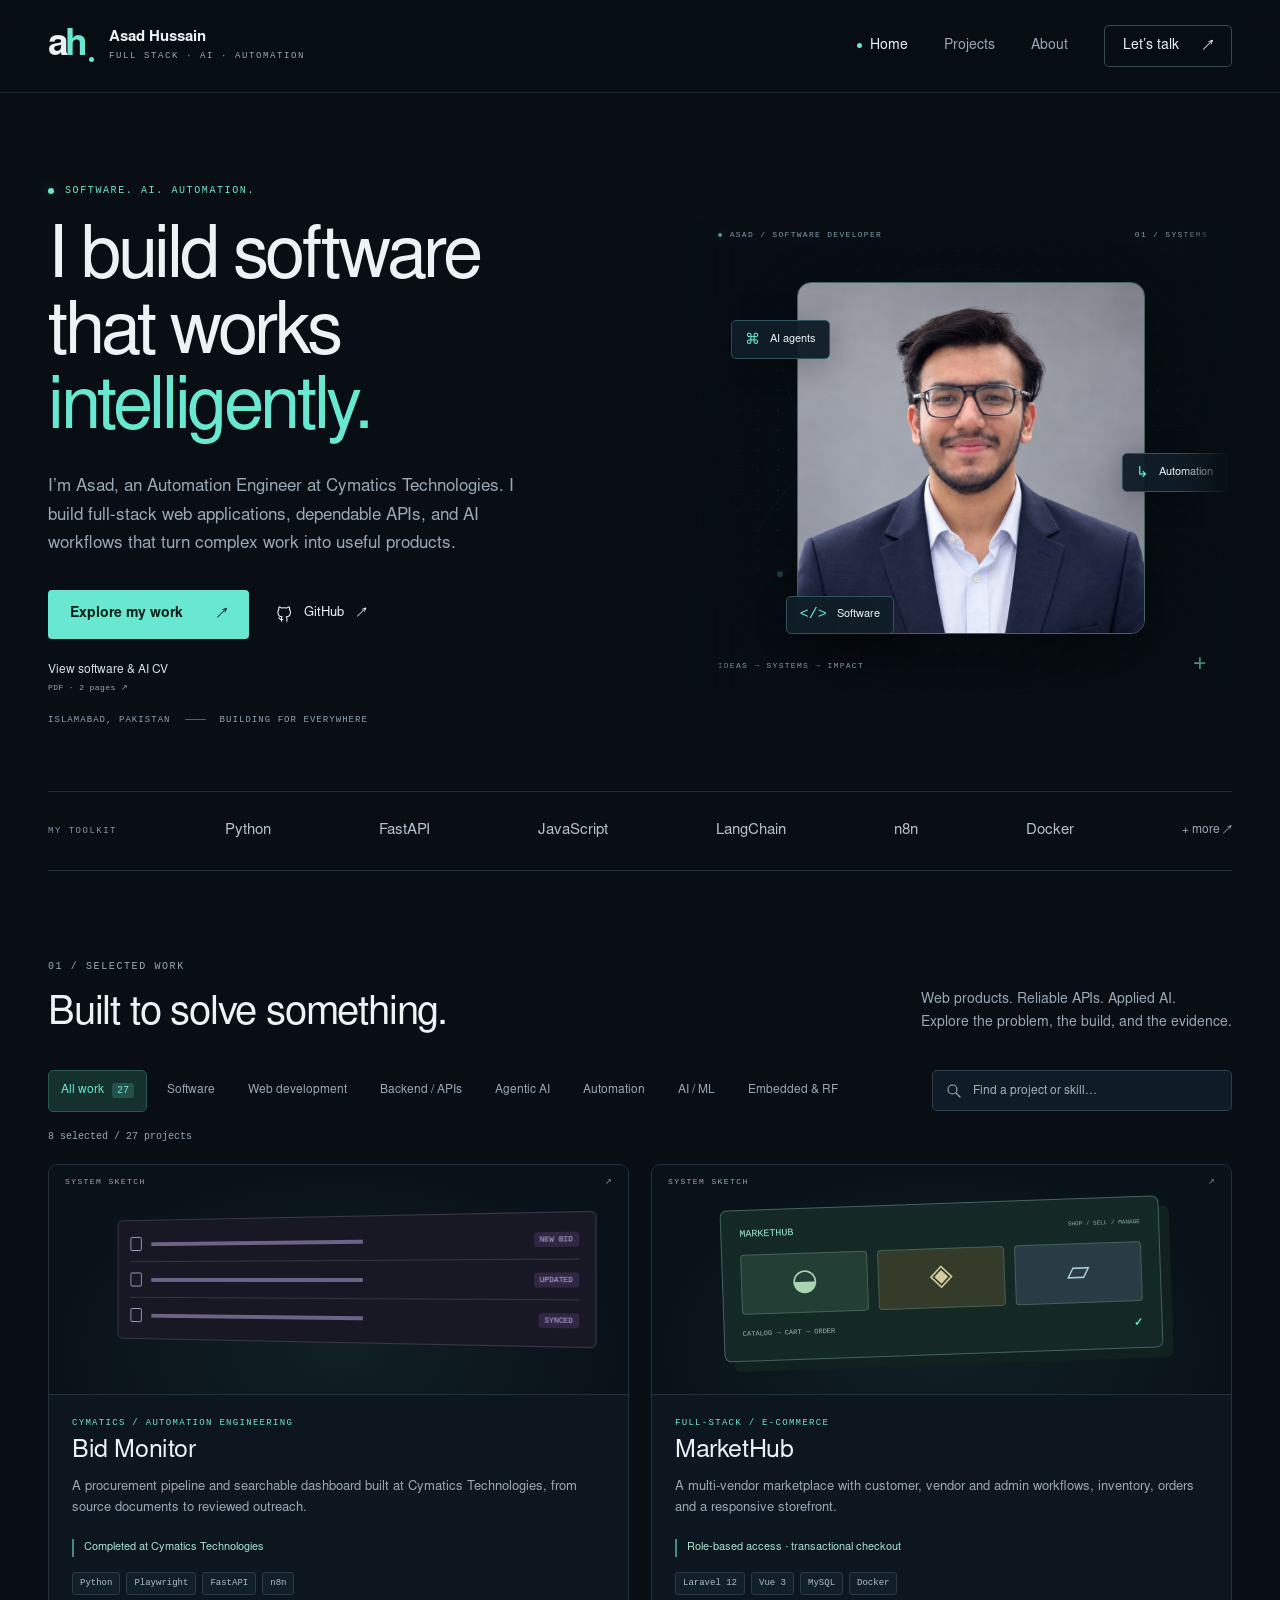
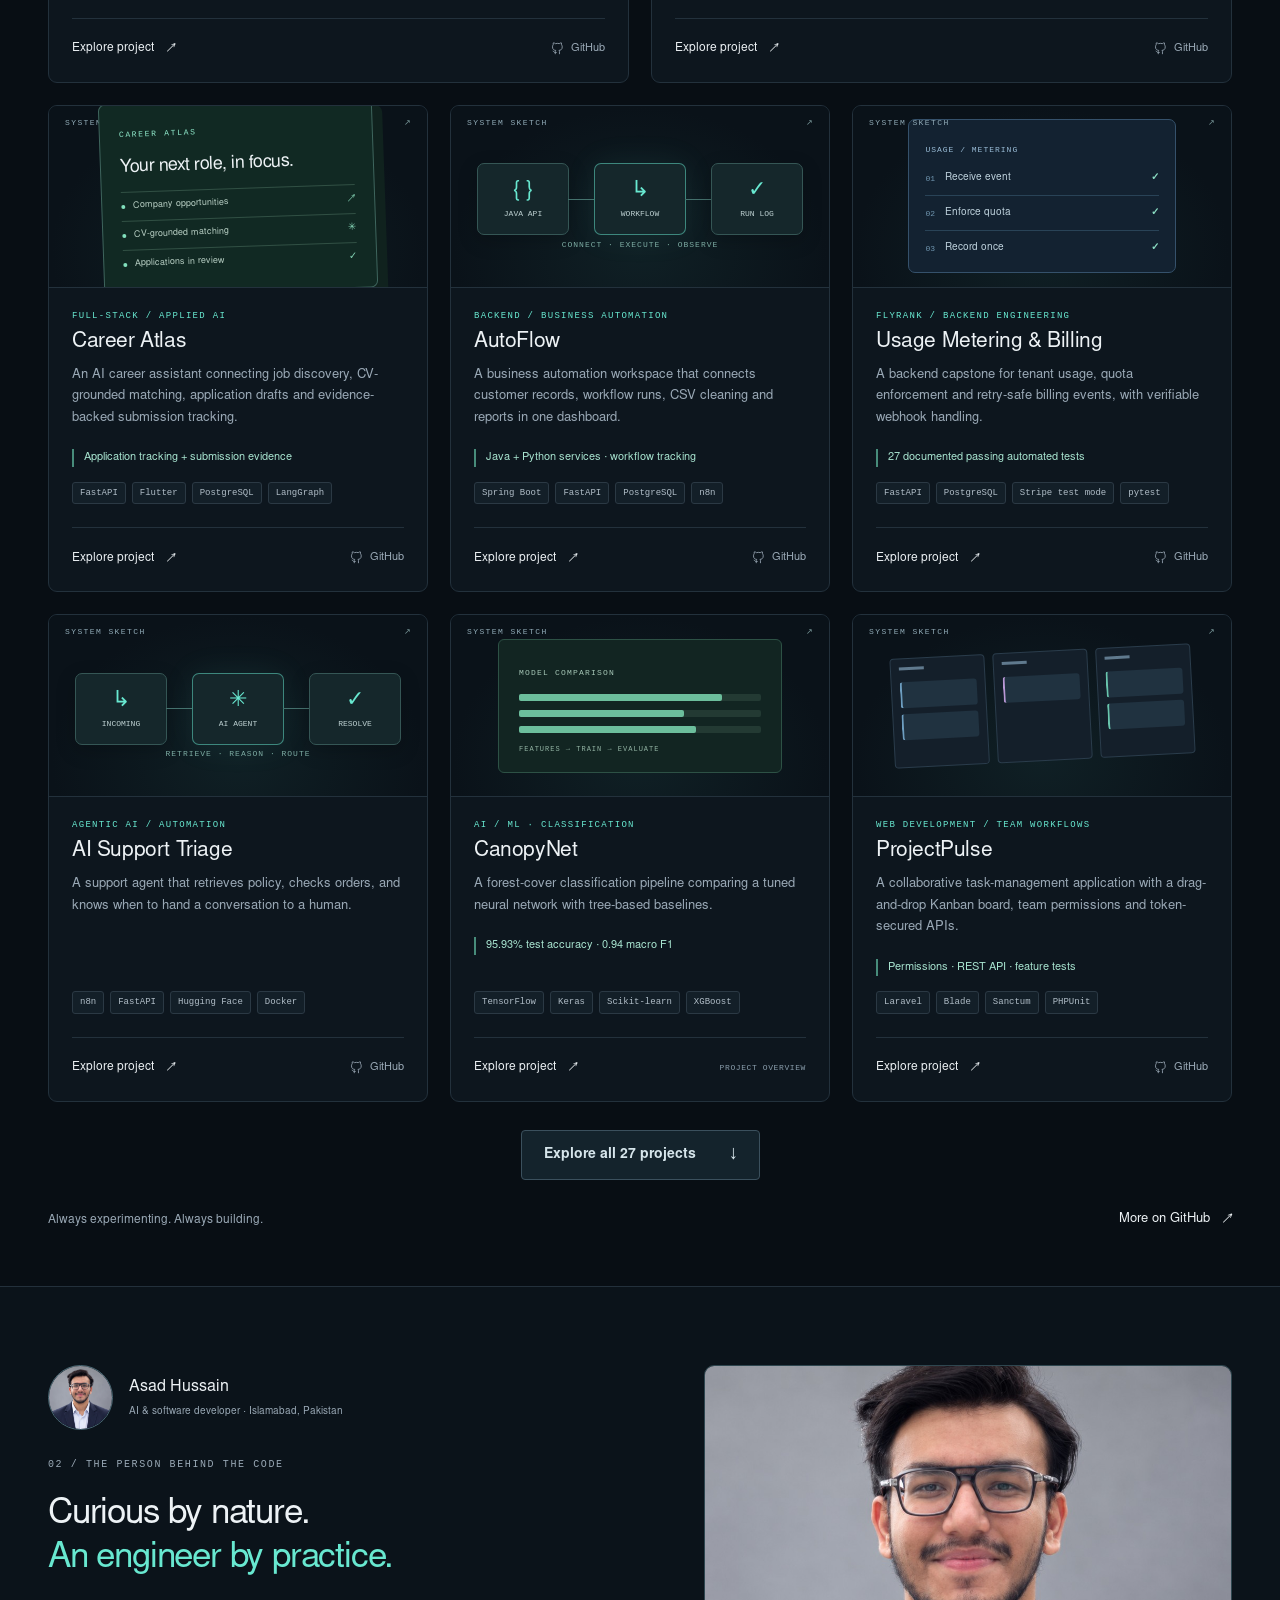
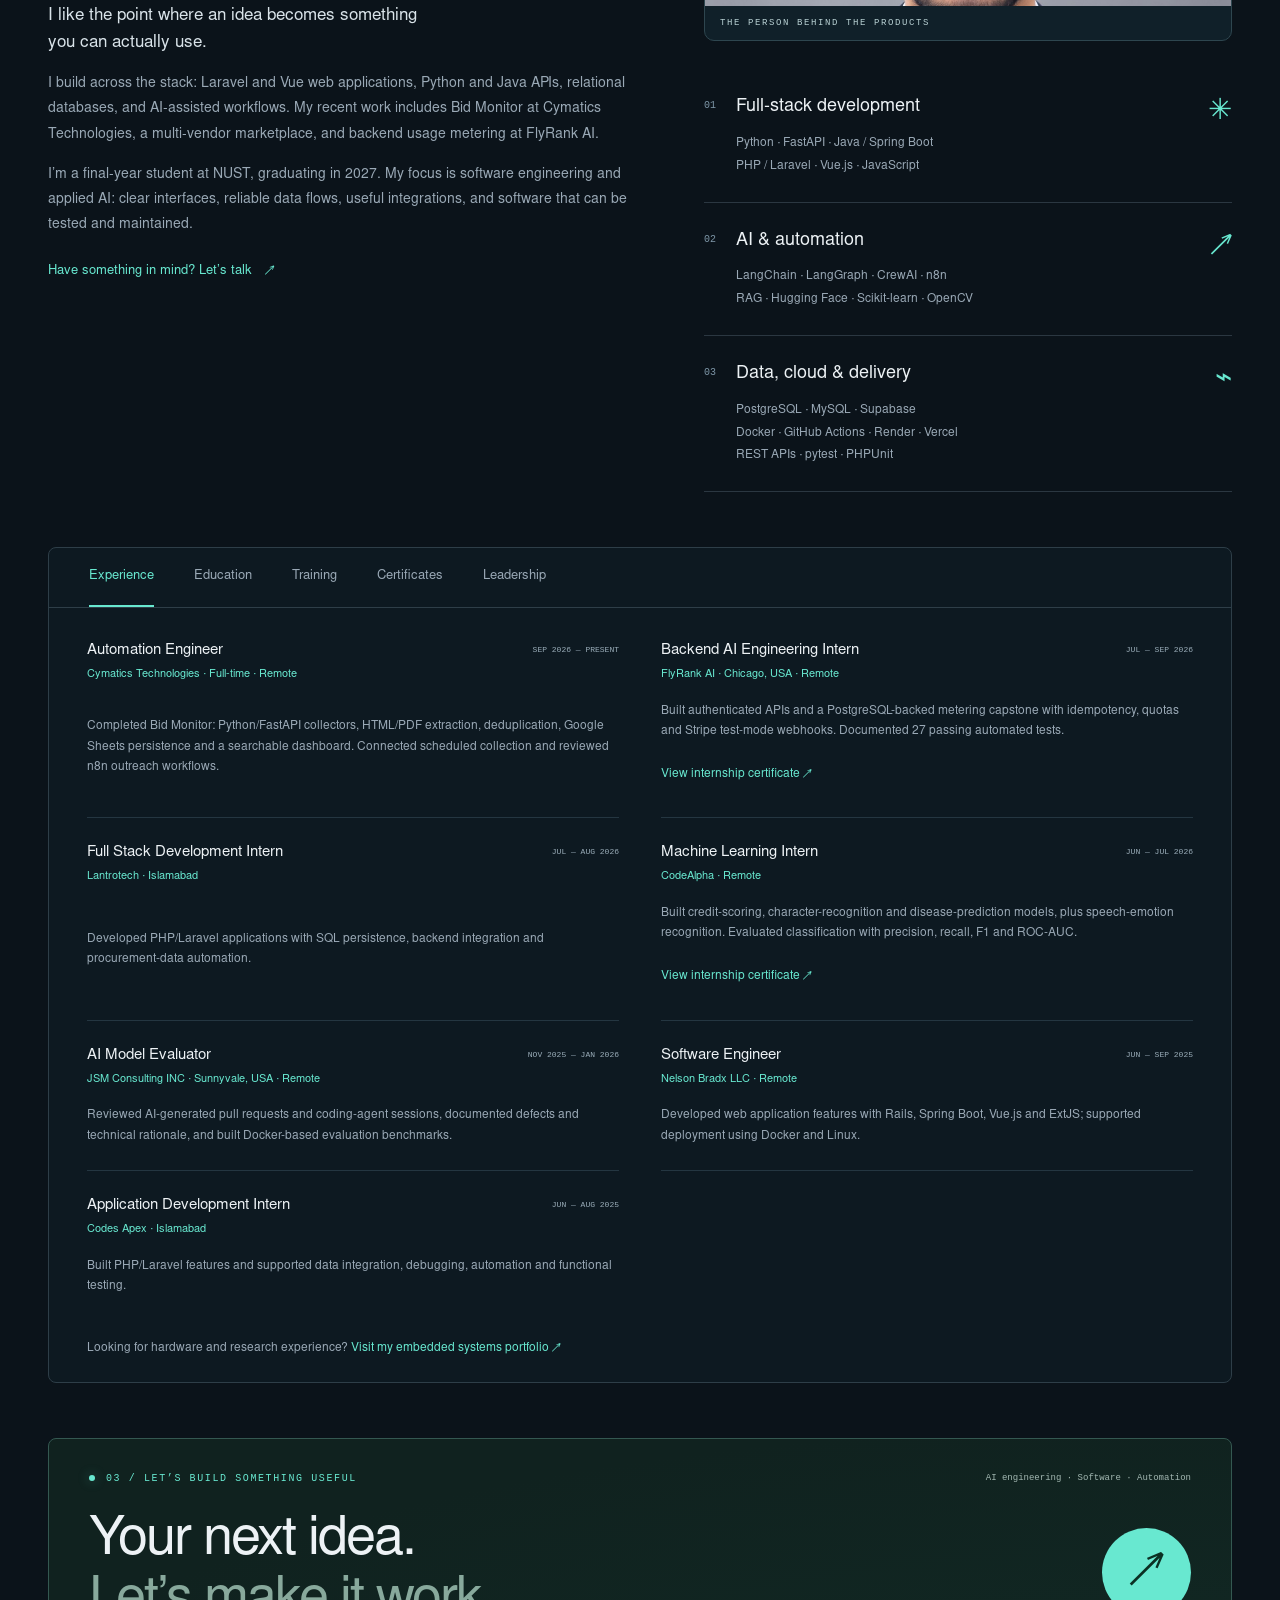
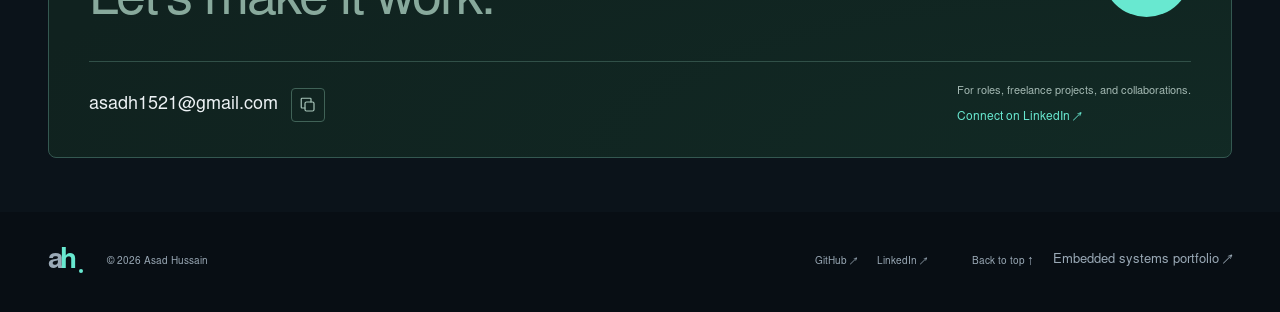
==== commit 6d021717: "Replace blurry profile photos with professional headshot" ====
--- a/index.html
+++ b/index.html
@@ -56,7 +56,7 @@
       <div class="hero-art portrait-art">
         <div class="art-top"><span><i class="status-dot"></i> ASAD / SOFTWARE DEVELOPER</span><span>01 / SYSTEMS</span></div>
         <svg id="network-art" viewBox="0 0 520 480" aria-hidden="true"><defs><radialGradient id="coreGlow"><stop stop-color="#55e7d0" stop-opacity=".22"/><stop offset="1" stop-color="#55e7d0" stop-opacity="0"/></radialGradient><linearGradient id="orbitStroke"><stop stop-color="#51e2cd" stop-opacity=".02"/><stop offset=".5" stop-color="#51e2cd" stop-opacity=".6"/><stop offset="1" stop-color="#51e2cd" stop-opacity=".02"/></linearGradient></defs><circle cx="260" cy="240" r="215" fill="url(#coreGlow)"/><g id="globe"></g><g fill="none" stroke="url(#orbitStroke)"><ellipse cx="260" cy="240" rx="238" ry="84" transform="rotate(-30 260 240)"/><ellipse cx="260" cy="240" rx="220" ry="100" transform="rotate(40 260 240)"/></g><circle cx="443" cy="120" r="4" fill="#60e8d1"/><circle cx="78" cy="358" r="3" fill="#60e8d1"/></svg>
-        <img class="hero-portrait" src="/assets/asad-formal.jpg" alt="Portrait of Asad Hussain in a navy suit" width="1536" height="1119" fetchpriority="high"><div class="art-label label-one"><span class="art-icon">⌘</span> AI agents</div><div class="art-label label-two"><span class="art-icon">↳</span> Automation</div><div class="art-label label-three"><span class="art-icon">&lt;/&gt;</span> Software</div>
+        <img class="hero-portrait" src="/assets/asad-professional.jpg" alt="Professional portrait of Asad Hussain" width="1000" height="1200" fetchpriority="high"><div class="art-label label-one"><span class="art-icon">⌘</span> AI agents</div><div class="art-label label-two"><span class="art-icon">↳</span> Automation</div><div class="art-label label-three"><span class="art-icon">&lt;/&gt;</span> Software</div>
         <div class="art-bottom"><span>IDEAS → SYSTEMS → IMPACT</span><span class="crosshair">+</span></div>
       </div>
       <div class="capabilities"><span class="capabilities-label">MY TOOLKIT</span><span>Python</span><span>FastAPI</span><span>JavaScript</span><span>LangChain</span><span>n8n</span><span>Docker</span><a href="#about" aria-label="View more skills">+ more <span aria-hidden="true">↗</span></a></div>
@@ -73,7 +73,7 @@
     </section>
     <section class="about-section" aria-labelledby="about-title">
       <div class="container">
-        <div id="about" class="about-grid"><div><div class="profile-strip"><img src="/assets/asad-formal.jpg" alt="Asad Hussain" width="72" height="72" loading="lazy"><div><strong>Asad Hussain</strong><span>AI & software developer · Islamabad, Pakistan</span></div></div><div class="eyebrow muted">02 / THE PERSON BEHIND THE CODE</div><h2 id="about-title">Curious by nature.<br><span class="accent">An engineer by practice.</span></h2><p class="about-lead">I like the point where an idea becomes something you can actually use.</p><p>I build across the stack: Laravel and Vue web applications, Python and Java APIs, relational databases, and AI-assisted workflows. My recent work includes Bid Monitor at Cymatics Technologies, a multi-vendor marketplace, and backend usage metering at FlyRank AI.</p><p>I’m a final-year student at NUST, graduating in 2027. My focus is software engineering and applied AI: clear interfaces, reliable data flows, useful integrations, and software that can be tested and maintained.</p><a class="text-link" href="#contact">Have something in mind? Let’s talk <span aria-hidden="true">↗</span></a></div><div class="skills"><figure class="about-photo"><img src="/assets/asad-outdoors.jpg" alt="Asad Hussain outdoors in the hills" width="1536" height="1536" loading="lazy"><figcaption>THE PERSON BEHIND THE PRODUCTS</figcaption></figure><div class="skill-row"><span class="skill-number">01</span><div><h3>Full-stack development</h3><p>Python · FastAPI · Java / Spring Boot<br>PHP / Laravel · Vue.js · JavaScript</p></div><span class="skill-glyph" aria-hidden="true">✳</span></div><div class="skill-row"><span class="skill-number">02</span><div><h3>AI & automation</h3><p>LangChain · LangGraph · CrewAI · n8n<br>RAG · Hugging Face · Scikit-learn · OpenCV</p></div><span class="skill-glyph" aria-hidden="true">↗</span></div><div class="skill-row"><span class="skill-number">03</span><div><h3>Data, cloud & delivery</h3><p>PostgreSQL · MySQL · Supabase<br>Docker · GitHub Actions · Render · Vercel<br>REST APIs · pytest · PHPUnit</p></div><span class="skill-glyph" aria-hidden="true">⌁</span></div></div></div>
+        <div id="about" class="about-grid"><div><div class="profile-strip"><img src="/assets/asad-professional.jpg" alt="Asad Hussain" width="72" height="72" loading="lazy"><div><strong>Asad Hussain</strong><span>AI & software developer · Islamabad, Pakistan</span></div></div><div class="eyebrow muted">02 / THE PERSON BEHIND THE CODE</div><h2 id="about-title">Curious by nature.<br><span class="accent">An engineer by practice.</span></h2><p class="about-lead">I like the point where an idea becomes something you can actually use.</p><p>I build across the stack: Laravel and Vue web applications, Python and Java APIs, relational databases, and AI-assisted workflows. My recent work includes Bid Monitor at Cymatics Technologies, a multi-vendor marketplace, and backend usage metering at FlyRank AI.</p><p>I’m a final-year student at NUST, graduating in 2027. My focus is software engineering and applied AI: clear interfaces, reliable data flows, useful integrations, and software that can be tested and maintained.</p><a class="text-link" href="#contact">Have something in mind? Let’s talk <span aria-hidden="true">↗</span></a></div><div class="skills"><figure class="about-photo"><img src="/assets/asad-professional.jpg" alt="Professional portrait of Asad Hussain" width="1000" height="1200" loading="lazy"><figcaption>THE PERSON BEHIND THE PRODUCTS</figcaption></figure><div class="skill-row"><span class="skill-number">01</span><div><h3>Full-stack development</h3><p>Python · FastAPI · Java / Spring Boot<br>PHP / Laravel · Vue.js · JavaScript</p></div><span class="skill-glyph" aria-hidden="true">✳</span></div><div class="skill-row"><span class="skill-number">02</span><div><h3>AI & automation</h3><p>LangChain · LangGraph · CrewAI · n8n<br>RAG · Hugging Face · Scikit-learn · OpenCV</p></div><span class="skill-glyph" aria-hidden="true">↗</span></div><div class="skill-row"><span class="skill-number">03</span><div><h3>Data, cloud & delivery</h3><p>PostgreSQL · MySQL · Supabase<br>Docker · GitHub Actions · Render · Vercel<br>REST APIs · pytest · PHPUnit</p></div><span class="skill-glyph" aria-hidden="true">⌁</span></div></div></div>
         <div class="background-panel">
           <div class="background-tabs" role="tablist" aria-label="Professional background"><button id="experience-tab" role="tab" aria-selected="true" aria-controls="experience-panel" tabindex="0">Experience</button><button id="education-tab" role="tab" aria-selected="false" aria-controls="education-panel" tabindex="-1">Education</button><button id="training-tab" role="tab" aria-selected="false" aria-controls="training-panel" tabindex="-1">Training</button><button id="certificates-tab" role="tab" aria-selected="false" aria-controls="certificates-panel" tabindex="-1">Certificates</button><button id="leadership-tab" role="tab" aria-selected="false" aria-controls="leadership-panel" tabindex="-1">Leadership</button></div>
           <div id="experience-panel" role="tabpanel" aria-labelledby="experience-tab" tabindex="0"><div class="experience-list"><article><div><h3>Automation Engineer</h3><span>Cymatics Technologies · Full-time · Remote</span></div><time>SEP 2026 — PRESENT</time><p>Completed Bid Monitor: Python/FastAPI collectors, HTML/PDF extraction, deduplication, Google Sheets persistence and a searchable dashboard. Connected scheduled collection and reviewed n8n outreach workflows.</p></article><article><div><h3>Backend AI Engineering Intern</h3><span>FlyRank AI · Chicago, USA · Remote</span></div><time>JUL — SEP 2026</time><p>Built authenticated APIs and a PostgreSQL-backed metering capstone with idempotency, quotas and Stripe test-mode webhooks. Documented 27 passing automated tests.</p><button class="credential-link" data-cert-image="/certs/flyrank-backend-ai-cert.jpg" data-cert-title="FlyRank AI — Backend AI Engineering">View internship certificate ↗</button></article><article><div><h3>Full Stack Development Intern</h3><span>Lantrotech · Islamabad</span></div><time>JUL — AUG 2026</time><p>Developed PHP/Laravel applications with SQL persistence, backend integration and procurement-data automation.</p></article><article><div><h3>Machine Learning Intern</h3><span>CodeAlpha · Remote</span></div><time>JUN — JUL 2026</time><p>Built credit-scoring, character-recognition and disease-prediction models, plus speech-emotion recognition. Evaluated classification with precision, recall, F1 and ROC-AUC.</p><button class="credential-link" data-cert-image="/certs/codealpha-ml.jpg" data-cert-title="CodeAlpha — Machine Learning">View internship certificate ↗</button></article><article><div><h3>AI Model Evaluator</h3><span>JSM Consulting INC · Sunnyvale, USA · Remote</span></div><time>NOV 2025 — JAN 2026</time><p>Reviewed AI-generated pull requests and coding-agent sessions, documented defects and technical rationale, and built Docker-based evaluation benchmarks.</p></article><article><div><h3>Software Engineer</h3><span>Nelson Bradx LLC · Remote</span></div><time>JUN — SEP 2025</time><p>Developed web application features with Rails, Spring Boot, Vue.js and ExtJS; supported deployment using Docker and Linux.</p></article><article><div><h3>Application Development Intern</h3><span>Codes Apex · Islamabad</span></div><time>JUN — AUG 2025</time><p>Built PHP/Laravel features and supported data integration, debugging, automation and functional testing.</p></article></div><p class="experience-note">Looking for hardware and research experience? <a href="https://asad-portfolio-flax-pi.vercel.app/" target="_blank" rel="noopener noreferrer">Visit my embedded systems portfolio ↗</a></p></div>
--- a/enhancements.css
+++ b/enhancements.css
@@ -11,3 +11,6 @@
 /* Software portfolio refresh — October 2026. */
 .project-evidence{font-size:11px;line-height:1.6;color:#a7e3cf;margin:0 0 15px;padding-left:10px;border-left:2px solid #478c7b}.project-toolbar .filters{flex-wrap:wrap;gap:7px}.project-toolbar .filter{padding:10px 12px}.live-link{display:inline-block;color:var(--accent);margin:20px 0 0 18px}.experience-note{font-size:12px;color:var(--muted);padding:18px 0 6px;line-height:1.7}.experience-note a{color:var(--accent)}.experience-list article:nth-last-child(-n+2){border-bottom:1px solid #243641}.experience-list article:last-child{border:0}.product-preview{width:82%;padding:18px;border:1px solid #436260;border-radius:7px;background:#142825;transform:rotate(-2deg);box-shadow:10px 10px 0 #10211e}.store-top{font:10px var(--mono);color:#a1ead7}.store-top span{float:right;font-size:6px;color:#86b3a6;line-height:13px}.product-tiles{display:flex;gap:10px;margin:15px 0}.product-tiles i{display:grid;place-items:center;flex:1;height:60px;background:#233f35;border:1px solid #426353;border-radius:4px;font-size:30px;font-style:normal;color:#aad5b4}.product-tiles i:nth-child(2){background:#343b29;color:#d4ce9f}.product-tiles i:nth-child(3){background:#293b44;color:#a5ccdb}.store-bottom{display:flex;justify-content:space-between;font:7px var(--mono);color:#96b9ab}.store-bottom b{font-size:11px;color:var(--accent)}.billing-preview{width:80%;border:1px solid #35516b;border-radius:7px;background:#132231;padding:16px}.billing-preview>span{font:8px var(--mono);color:#9abdd7;letter-spacing:1px}.billing-preview>div{display:flex;align-items:center;gap:10px;border-bottom:1px solid #294357;padding:9px 0;font-size:10px;color:#c0d4df}.billing-preview>div:last-child{border:0;padding-bottom:0}.billing-preview i{font:8px var(--mono);color:#6f95af}.billing-preview b{margin-left:auto;color:#8cdec4}.voice-preview{display:flex;align-items:center;flex-direction:column;gap:12px}.voice-orb{display:grid;place-items:center;width:70px;height:70px;font-size:43px;border:1px solid #587b86;border-radius:50%;background:radial-gradient(circle,#385f6b,#152734);color:#b0e5df;box-shadow:0 0 35px #5dc7b51a}.voice-preview>span{font:8px var(--mono);color:#9ec9c3;letter-spacing:1px}.voice-bars{display:flex;height:22px;gap:5px;align-items:center}.voice-bars i{width:3px;height:8px;background:#76cfbd;border-radius:2px}.voice-bars i:nth-child(2n){height:16px}.voice-bars i:nth-child(3n){height:22px}
 @media(max-width:640px){.project-toolbar .filter{padding:11px 12px;min-height:42px}.live-link{display:block;margin:18px 0 0}.project-evidence{font-size:12px}.product-preview{width:85%}.store-top span{font-size:5px}}
+
+/* Center the new straight-on professional portrait consistently. */
+.hero-portrait{object-position:50% 16%}.about-photo img{object-position:50% 18%}
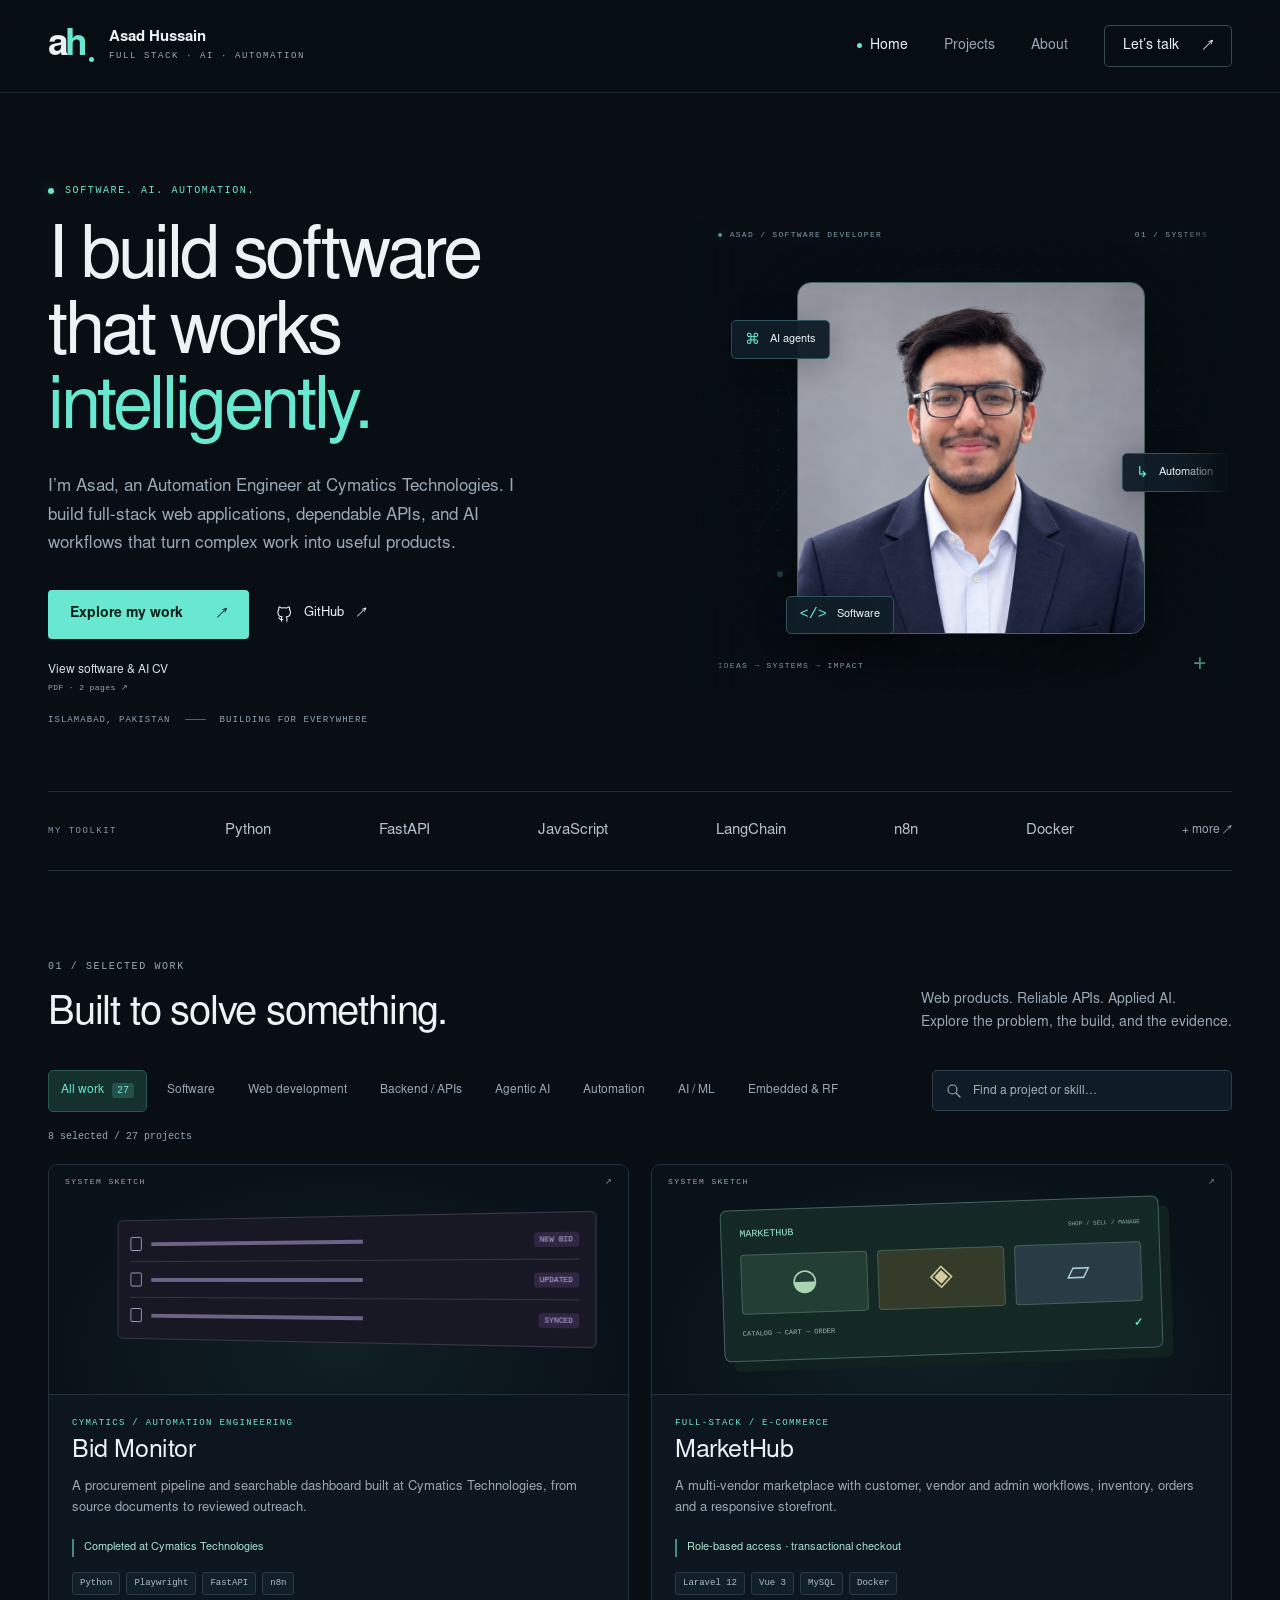
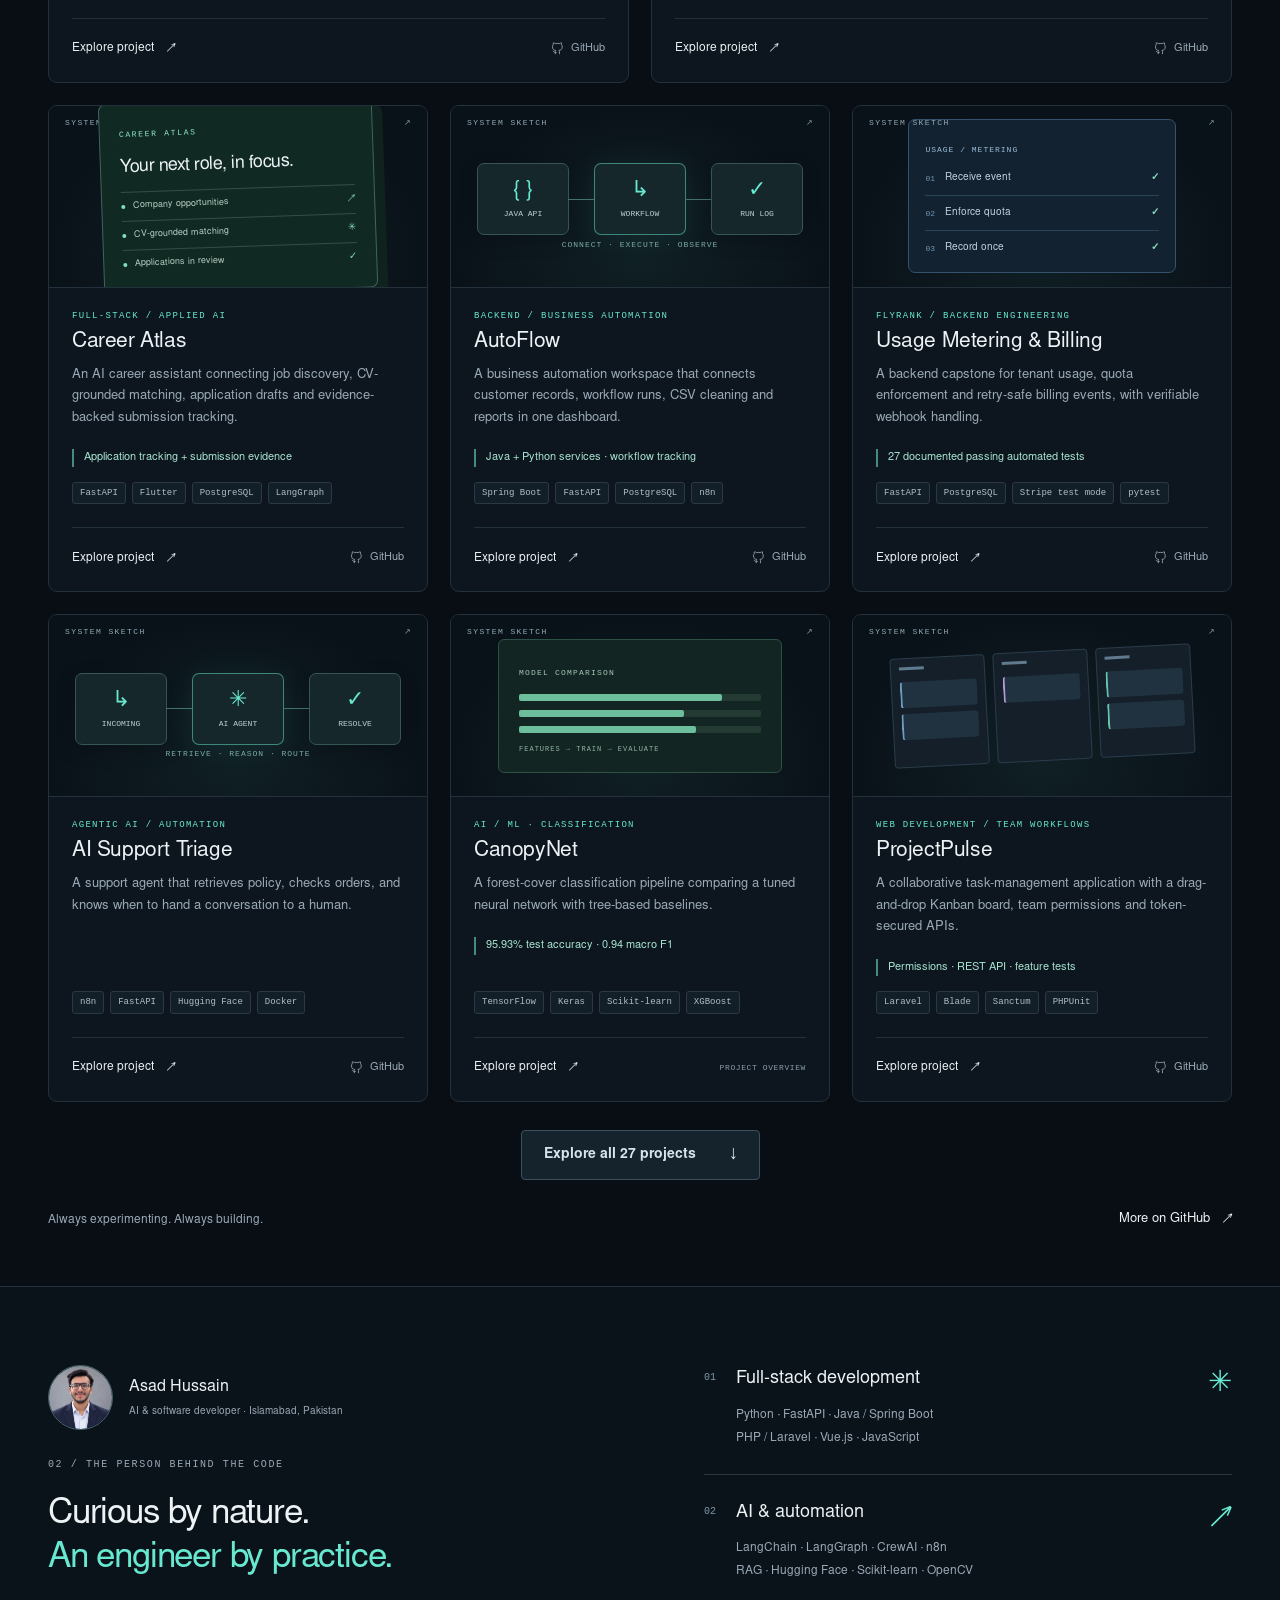
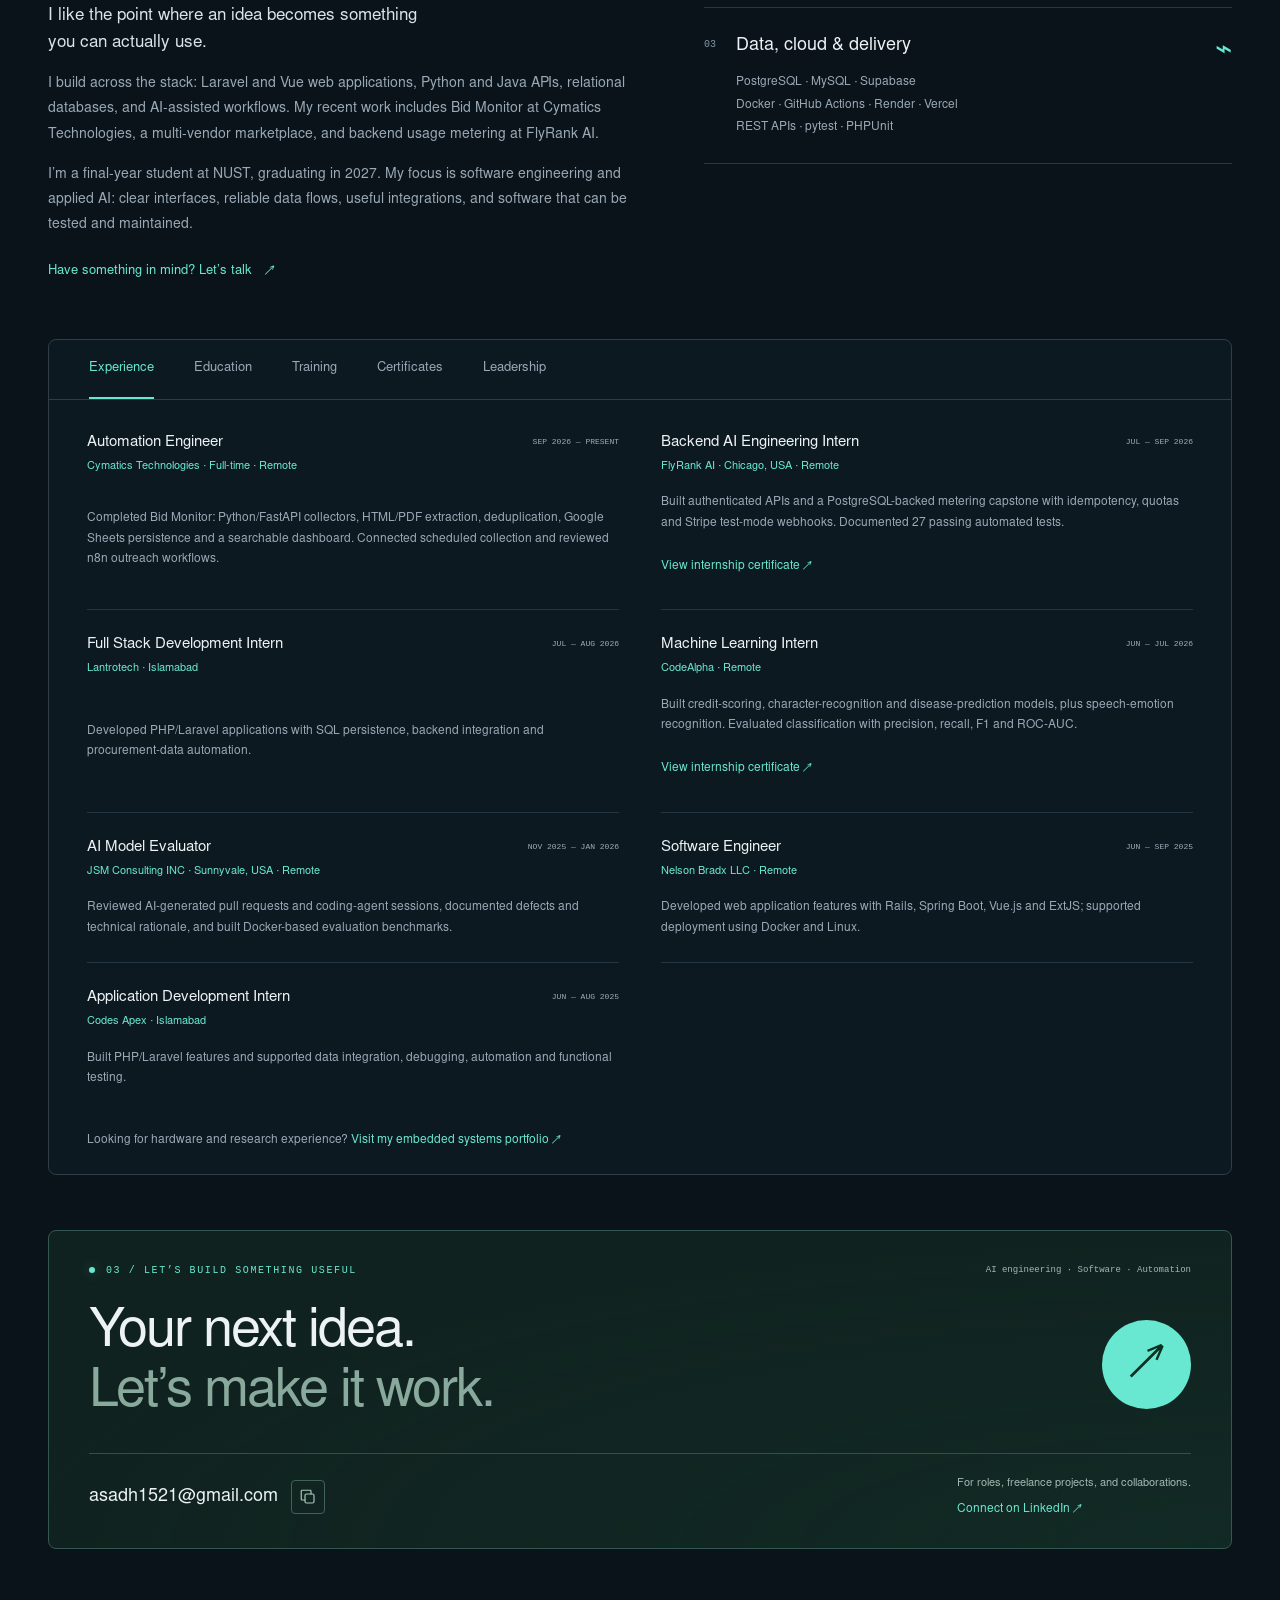
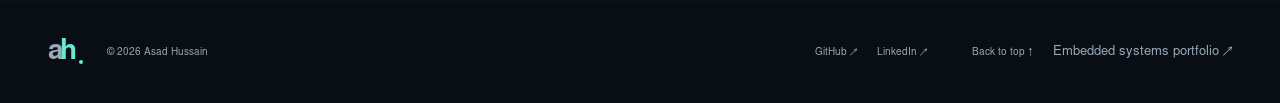
==== commit c06e99ee: "Remove tightly cropped duplicate About portrait" ====
--- a/index.html
+++ b/index.html
@@ -73,7 +73,7 @@
     </section>
     <section class="about-section" aria-labelledby="about-title">
       <div class="container">
-        <div id="about" class="about-grid"><div><div class="profile-strip"><img src="/assets/asad-professional.jpg" alt="Asad Hussain" width="72" height="72" loading="lazy"><div><strong>Asad Hussain</strong><span>AI & software developer · Islamabad, Pakistan</span></div></div><div class="eyebrow muted">02 / THE PERSON BEHIND THE CODE</div><h2 id="about-title">Curious by nature.<br><span class="accent">An engineer by practice.</span></h2><p class="about-lead">I like the point where an idea becomes something you can actually use.</p><p>I build across the stack: Laravel and Vue web applications, Python and Java APIs, relational databases, and AI-assisted workflows. My recent work includes Bid Monitor at Cymatics Technologies, a multi-vendor marketplace, and backend usage metering at FlyRank AI.</p><p>I’m a final-year student at NUST, graduating in 2027. My focus is software engineering and applied AI: clear interfaces, reliable data flows, useful integrations, and software that can be tested and maintained.</p><a class="text-link" href="#contact">Have something in mind? Let’s talk <span aria-hidden="true">↗</span></a></div><div class="skills"><figure class="about-photo"><img src="/assets/asad-professional.jpg" alt="Professional portrait of Asad Hussain" width="1000" height="1200" loading="lazy"><figcaption>THE PERSON BEHIND THE PRODUCTS</figcaption></figure><div class="skill-row"><span class="skill-number">01</span><div><h3>Full-stack development</h3><p>Python · FastAPI · Java / Spring Boot<br>PHP / Laravel · Vue.js · JavaScript</p></div><span class="skill-glyph" aria-hidden="true">✳</span></div><div class="skill-row"><span class="skill-number">02</span><div><h3>AI & automation</h3><p>LangChain · LangGraph · CrewAI · n8n<br>RAG · Hugging Face · Scikit-learn · OpenCV</p></div><span class="skill-glyph" aria-hidden="true">↗</span></div><div class="skill-row"><span class="skill-number">03</span><div><h3>Data, cloud & delivery</h3><p>PostgreSQL · MySQL · Supabase<br>Docker · GitHub Actions · Render · Vercel<br>REST APIs · pytest · PHPUnit</p></div><span class="skill-glyph" aria-hidden="true">⌁</span></div></div></div>
+        <div id="about" class="about-grid"><div><div class="profile-strip"><img src="/assets/asad-professional.jpg" alt="Asad Hussain" width="72" height="72" loading="lazy"><div><strong>Asad Hussain</strong><span>AI & software developer · Islamabad, Pakistan</span></div></div><div class="eyebrow muted">02 / THE PERSON BEHIND THE CODE</div><h2 id="about-title">Curious by nature.<br><span class="accent">An engineer by practice.</span></h2><p class="about-lead">I like the point where an idea becomes something you can actually use.</p><p>I build across the stack: Laravel and Vue web applications, Python and Java APIs, relational databases, and AI-assisted workflows. My recent work includes Bid Monitor at Cymatics Technologies, a multi-vendor marketplace, and backend usage metering at FlyRank AI.</p><p>I’m a final-year student at NUST, graduating in 2027. My focus is software engineering and applied AI: clear interfaces, reliable data flows, useful integrations, and software that can be tested and maintained.</p><a class="text-link" href="#contact">Have something in mind? Let’s talk <span aria-hidden="true">↗</span></a></div><div class="skills"><div class="skill-row"><span class="skill-number">01</span><div><h3>Full-stack development</h3><p>Python · FastAPI · Java / Spring Boot<br>PHP / Laravel · Vue.js · JavaScript</p></div><span class="skill-glyph" aria-hidden="true">✳</span></div><div class="skill-row"><span class="skill-number">02</span><div><h3>AI & automation</h3><p>LangChain · LangGraph · CrewAI · n8n<br>RAG · Hugging Face · Scikit-learn · OpenCV</p></div><span class="skill-glyph" aria-hidden="true">↗</span></div><div class="skill-row"><span class="skill-number">03</span><div><h3>Data, cloud & delivery</h3><p>PostgreSQL · MySQL · Supabase<br>Docker · GitHub Actions · Render · Vercel<br>REST APIs · pytest · PHPUnit</p></div><span class="skill-glyph" aria-hidden="true">⌁</span></div></div></div>
         <div class="background-panel">
           <div class="background-tabs" role="tablist" aria-label="Professional background"><button id="experience-tab" role="tab" aria-selected="true" aria-controls="experience-panel" tabindex="0">Experience</button><button id="education-tab" role="tab" aria-selected="false" aria-controls="education-panel" tabindex="-1">Education</button><button id="training-tab" role="tab" aria-selected="false" aria-controls="training-panel" tabindex="-1">Training</button><button id="certificates-tab" role="tab" aria-selected="false" aria-controls="certificates-panel" tabindex="-1">Certificates</button><button id="leadership-tab" role="tab" aria-selected="false" aria-controls="leadership-panel" tabindex="-1">Leadership</button></div>
           <div id="experience-panel" role="tabpanel" aria-labelledby="experience-tab" tabindex="0"><div class="experience-list"><article><div><h3>Automation Engineer</h3><span>Cymatics Technologies · Full-time · Remote</span></div><time>SEP 2026 — PRESENT</time><p>Completed Bid Monitor: Python/FastAPI collectors, HTML/PDF extraction, deduplication, Google Sheets persistence and a searchable dashboard. Connected scheduled collection and reviewed n8n outreach workflows.</p></article><article><div><h3>Backend AI Engineering Intern</h3><span>FlyRank AI · Chicago, USA · Remote</span></div><time>JUL — SEP 2026</time><p>Built authenticated APIs and a PostgreSQL-backed metering capstone with idempotency, quotas and Stripe test-mode webhooks. Documented 27 passing automated tests.</p><button class="credential-link" data-cert-image="/certs/flyrank-backend-ai-cert.jpg" data-cert-title="FlyRank AI — Backend AI Engineering">View internship certificate ↗</button></article><article><div><h3>Full Stack Development Intern</h3><span>Lantrotech · Islamabad</span></div><time>JUL — AUG 2026</time><p>Developed PHP/Laravel applications with SQL persistence, backend integration and procurement-data automation.</p></article><article><div><h3>Machine Learning Intern</h3><span>CodeAlpha · Remote</span></div><time>JUN — JUL 2026</time><p>Built credit-scoring, character-recognition and disease-prediction models, plus speech-emotion recognition. Evaluated classification with precision, recall, F1 and ROC-AUC.</p><button class="credential-link" data-cert-image="/certs/codealpha-ml.jpg" data-cert-title="CodeAlpha — Machine Learning">View internship certificate ↗</button></article><article><div><h3>AI Model Evaluator</h3><span>JSM Consulting INC · Sunnyvale, USA · Remote</span></div><time>NOV 2025 — JAN 2026</time><p>Reviewed AI-generated pull requests and coding-agent sessions, documented defects and technical rationale, and built Docker-based evaluation benchmarks.</p></article><article><div><h3>Software Engineer</h3><span>Nelson Bradx LLC · Remote</span></div><time>JUN — SEP 2025</time><p>Developed web application features with Rails, Spring Boot, Vue.js and ExtJS; supported deployment using Docker and Linux.</p></article><article><div><h3>Application Development Intern</h3><span>Codes Apex · Islamabad</span></div><time>JUN — AUG 2025</time><p>Built PHP/Laravel features and supported data integration, debugging, automation and functional testing.</p></article></div><p class="experience-note">Looking for hardware and research experience? <a href="https://asad-portfolio-flax-pi.vercel.app/" target="_blank" rel="noopener noreferrer">Visit my embedded systems portfolio ↗</a></p></div>
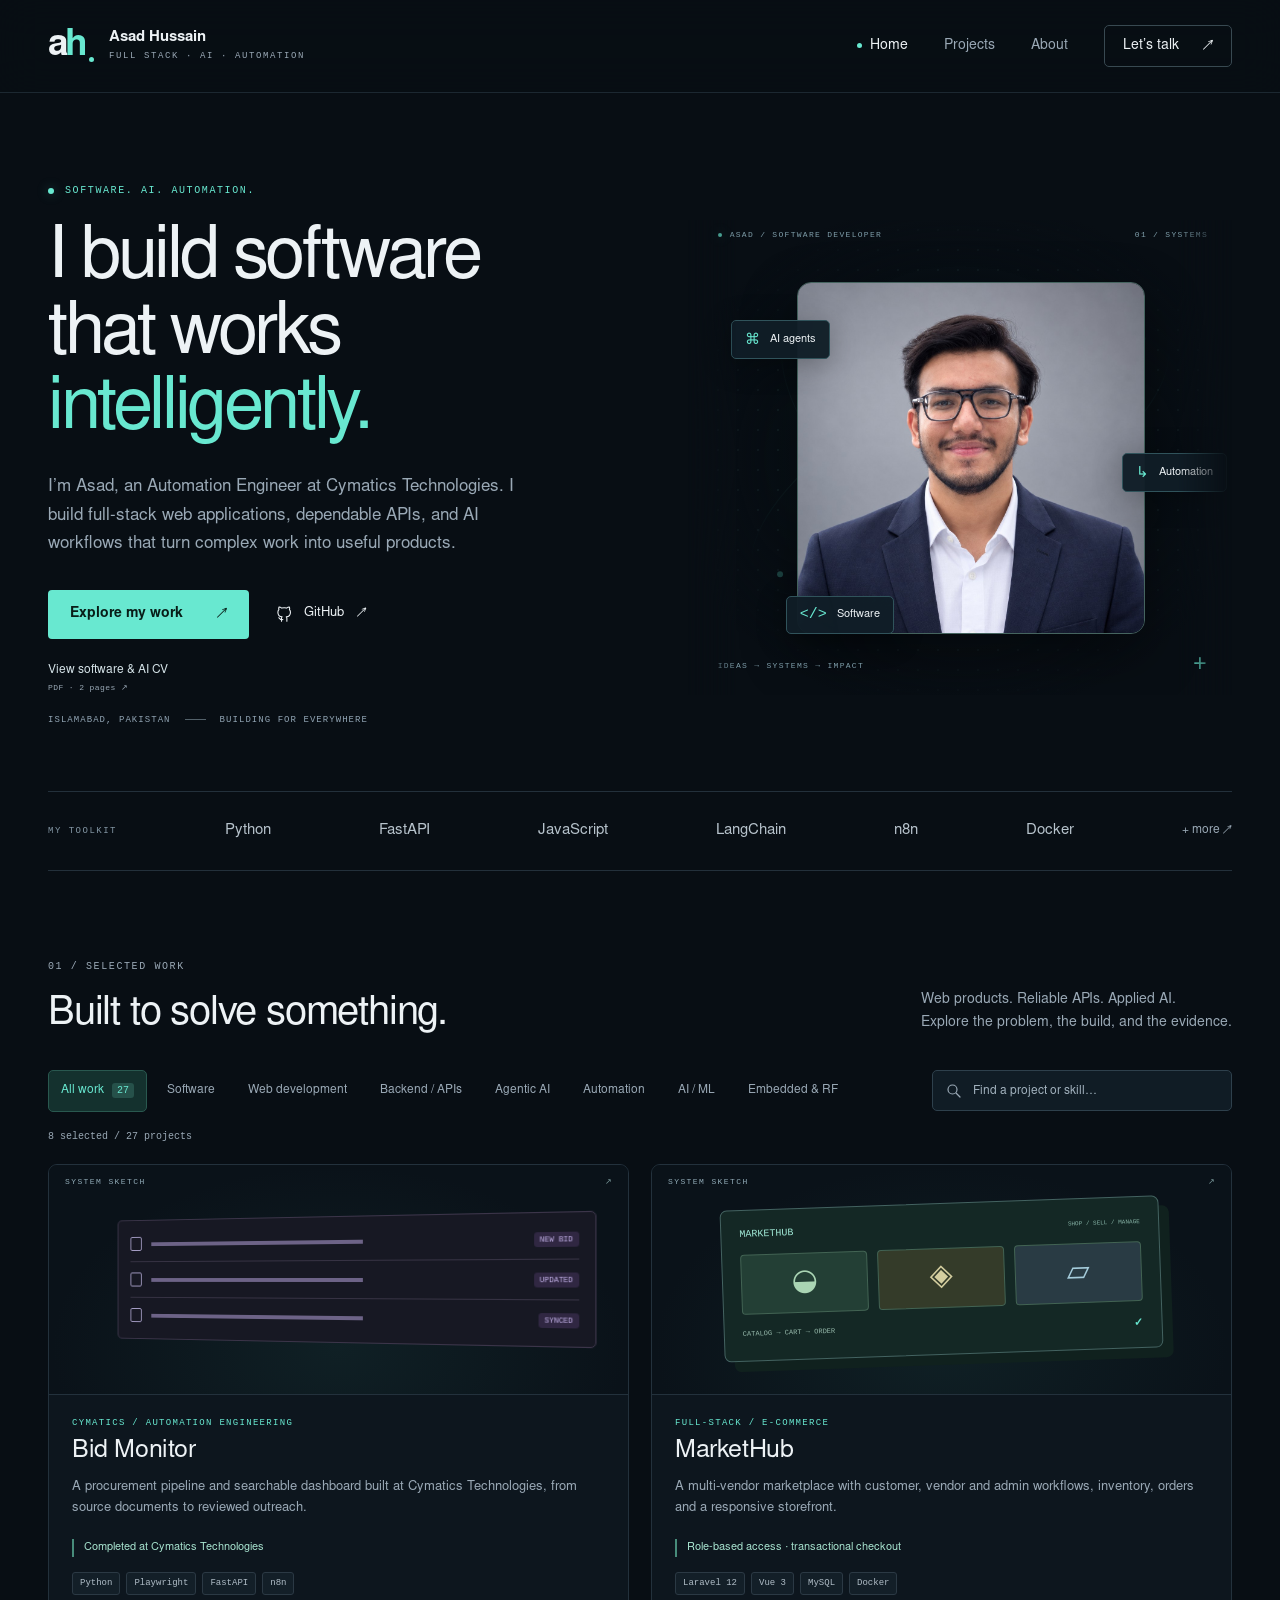
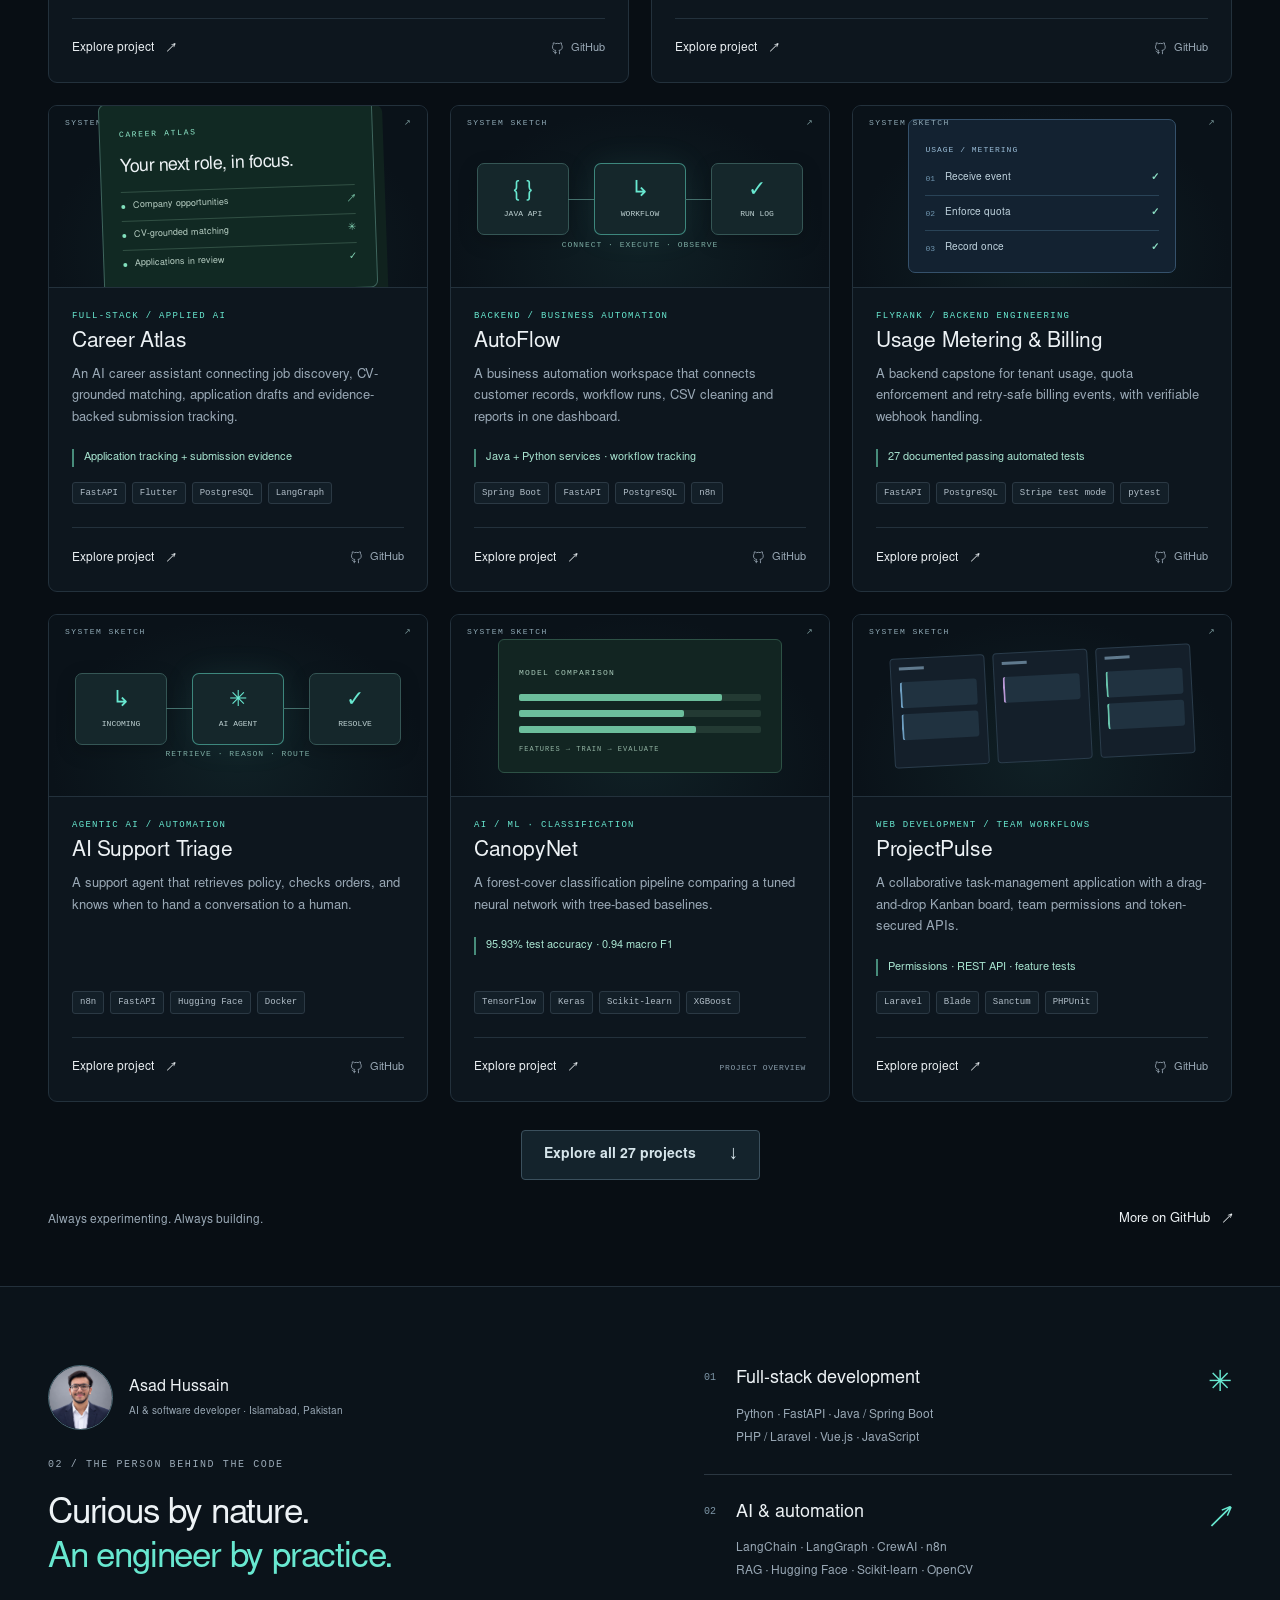
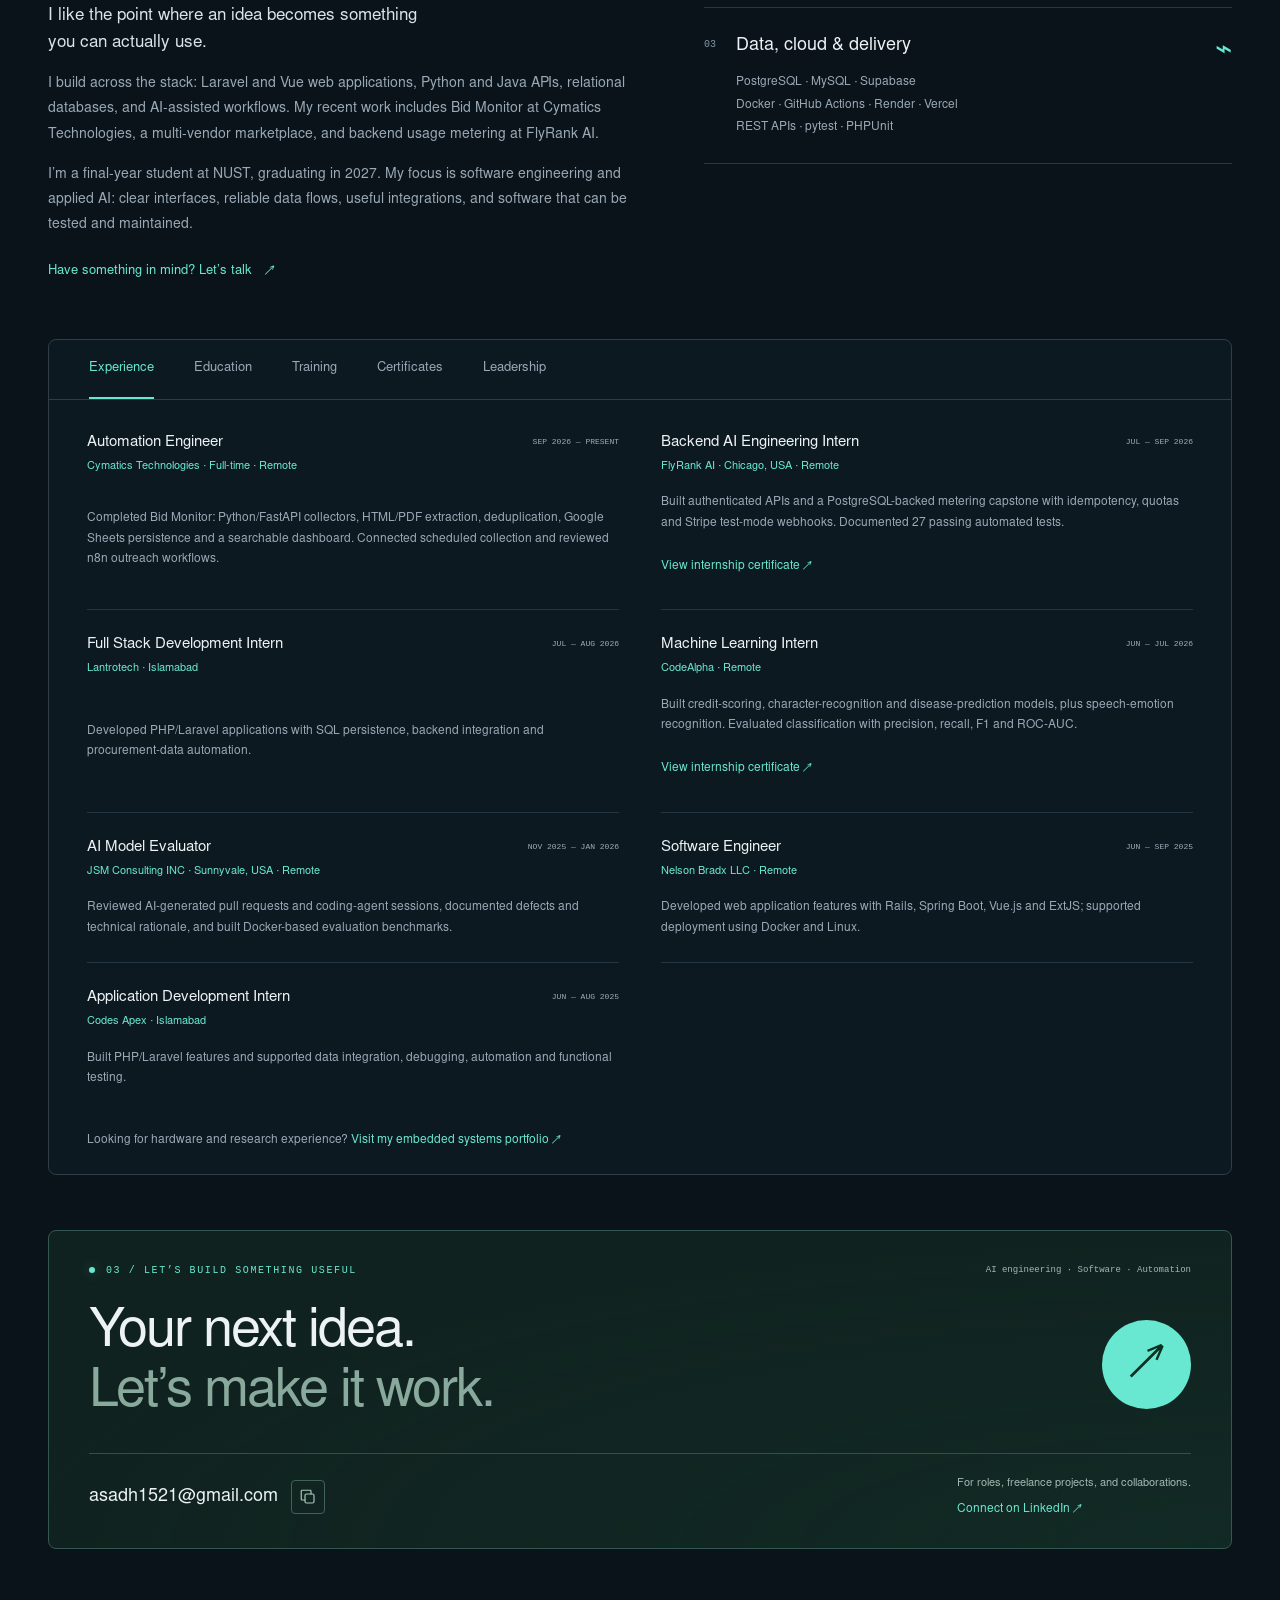
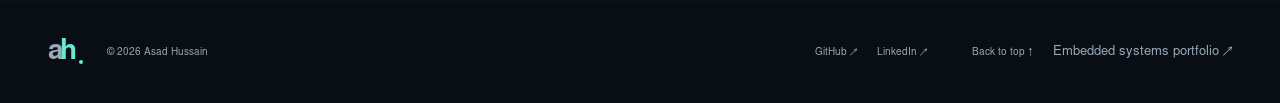
==== commit 15a8c226: "Add Atomcamp AI Bootcamp training and certificate placeholder" ====
--- a/index.html
+++ b/index.html
@@ -78,7 +78,7 @@
           <div class="background-tabs" role="tablist" aria-label="Professional background"><button id="experience-tab" role="tab" aria-selected="true" aria-controls="experience-panel" tabindex="0">Experience</button><button id="education-tab" role="tab" aria-selected="false" aria-controls="education-panel" tabindex="-1">Education</button><button id="training-tab" role="tab" aria-selected="false" aria-controls="training-panel" tabindex="-1">Training</button><button id="certificates-tab" role="tab" aria-selected="false" aria-controls="certificates-panel" tabindex="-1">Certificates</button><button id="leadership-tab" role="tab" aria-selected="false" aria-controls="leadership-panel" tabindex="-1">Leadership</button></div>
           <div id="experience-panel" role="tabpanel" aria-labelledby="experience-tab" tabindex="0"><div class="experience-list"><article><div><h3>Automation Engineer</h3><span>Cymatics Technologies · Full-time · Remote</span></div><time>SEP 2026 — PRESENT</time><p>Completed Bid Monitor: Python/FastAPI collectors, HTML/PDF extraction, deduplication, Google Sheets persistence and a searchable dashboard. Connected scheduled collection and reviewed n8n outreach workflows.</p></article><article><div><h3>Backend AI Engineering Intern</h3><span>FlyRank AI · Chicago, USA · Remote</span></div><time>JUL — SEP 2026</time><p>Built authenticated APIs and a PostgreSQL-backed metering capstone with idempotency, quotas and Stripe test-mode webhooks. Documented 27 passing automated tests.</p><button class="credential-link" data-cert-image="/certs/flyrank-backend-ai-cert.jpg" data-cert-title="FlyRank AI — Backend AI Engineering">View internship certificate ↗</button></article><article><div><h3>Full Stack Development Intern</h3><span>Lantrotech · Islamabad</span></div><time>JUL — AUG 2026</time><p>Developed PHP/Laravel applications with SQL persistence, backend integration and procurement-data automation.</p></article><article><div><h3>Machine Learning Intern</h3><span>CodeAlpha · Remote</span></div><time>JUN — JUL 2026</time><p>Built credit-scoring, character-recognition and disease-prediction models, plus speech-emotion recognition. Evaluated classification with precision, recall, F1 and ROC-AUC.</p><button class="credential-link" data-cert-image="/certs/codealpha-ml.jpg" data-cert-title="CodeAlpha — Machine Learning">View internship certificate ↗</button></article><article><div><h3>AI Model Evaluator</h3><span>JSM Consulting INC · Sunnyvale, USA · Remote</span></div><time>NOV 2025 — JAN 2026</time><p>Reviewed AI-generated pull requests and coding-agent sessions, documented defects and technical rationale, and built Docker-based evaluation benchmarks.</p></article><article><div><h3>Software Engineer</h3><span>Nelson Bradx LLC · Remote</span></div><time>JUN — SEP 2025</time><p>Developed web application features with Rails, Spring Boot, Vue.js and ExtJS; supported deployment using Docker and Linux.</p></article><article><div><h3>Application Development Intern</h3><span>Codes Apex · Islamabad</span></div><time>JUN — AUG 2025</time><p>Built PHP/Laravel features and supported data integration, debugging, automation and functional testing.</p></article></div><p class="experience-note">Looking for hardware and research experience? <a href="https://asad-portfolio-flax-pi.vercel.app/" target="_blank" rel="noopener noreferrer">Visit my embedded systems portfolio ↗</a></p></div>
           <div id="education-panel" role="tabpanel" aria-labelledby="education-tab" tabindex="0" hidden><div class="credential-grid"><article><span class="eyebrow muted">FINAL YEAR · EXPECTED 2027</span><h3>B.E. Electrical Engineering</h3><p>National University of Sciences and Technology (NUST)<br>Islamabad, Pakistan</p></article></div></div>
-          <div id="training-panel" role="tabpanel" aria-labelledby="training-tab" tabindex="0" hidden><div class="credential-grid"><article><span class="eyebrow muted">PRACTICAL AI TRAINING</span><h3>atomcamp AI Bootcamp</h3><p>Deep learning, NLP, LLMs, and model development. Hands-on work with RAG, LangChain, LangGraph, CrewAI, and n8n, plus FastAPI, Docker, CI/CD, and cloud delivery.</p></article></div></div>
+          <div id="training-panel" role="tabpanel" aria-labelledby="training-tab" tabindex="0" hidden><div class="credential-grid"><article class="atomcamp-card"><div class="atomcamp-placeholder" role="note" aria-label="Certificate space reserved; certificate pending issuance"><span class="atomcamp-placeholder-icon" aria-hidden="true">✦</span><span class="atomcamp-placeholder-label">CERTIFICATE SPACE</span><strong>Atomcamp AI Bootcamp</strong><small>Certificate pending issuance</small></div><div class="atomcamp-details"><span class="eyebrow muted">ATOMCAMP · NSTP ISLAMABAD</span><h3>AI Bootcamp</h3><p class="atomcamp-date">JUNE — NOVEMBER 2026 · IN PROGRESS</p><p>Practical training in Python, exploratory data analysis, machine learning, and deep learning, progressing into LLM applications and agentic AI.</p><p>Building with CrewAI, LangChain, LangGraph, n8n, and Monday.com; learning to apply Git, Docker, DevOps, and CI/CD to organize, automate, and deliver AI projects.</p><span class="credential-link certificate-pending" aria-disabled="true">Certificate will be added after issuance</span></div></article></div></div>
           <div id="certificates-panel" role="tabpanel" aria-labelledby="certificates-tab" tabindex="0" hidden><div class="credential-grid"><article class="evidence-card"><button data-cert-image="/certs/flyrank-backend-ai-cert.jpg" data-cert-title="FlyRank AI — Backend AI Engineering"><img src="/certs/flyrank-backend-ai-cert.jpg" alt="FlyRank AI internship certificate for Asad Hussain" loading="lazy" width="1888" height="1334"><span class="eyebrow muted">FLYRANK AI · INTERNSHIP</span><h3>Backend AI Engineering</h3><p>1 July – 7 September 2026<br>Credential: FR-D11-EBC4A-72E6F</p><span class="credential-link">View certificate ↗</span></button></article><article class="evidence-card"><button data-cert-image="/certs/codealpha-ml.jpg" data-cert-title="CodeAlpha — Machine Learning"><img src="/certs/codealpha-ml.jpg" alt="CodeAlpha machine learning internship certificate for Asad Hussain" loading="lazy" width="1888" height="1334"><span class="eyebrow muted">CODEALPHA · INTERNSHIP</span><h3>Machine Learning</h3><p>20 June – 20 July 2026<br>Credential: CA/DF1/160558</p><span class="credential-link">View certificate ↗</span></button></article><article><span class="eyebrow muted">MICROSOFT / EDX</span><h3>AI Apps on Azure</h3><p>Cloud-based AI application development.</p></article><article><span class="eyebrow muted">IBM</span><h3>Data Analysis with Python</h3><p>Data preparation, analysis, and model development.</p></article><article><span class="eyebrow muted">DELOITTE</span><h3>Effective Leadership</h3><p>Communication, teamwork, and leadership fundamentals.</p></article></div></div>
           <div id="leadership-panel" role="tabpanel" aria-labelledby="leadership-tab" tabindex="0" hidden><div class="credential-grid"><article><span class="eyebrow muted">NUST ROBOTICS SOCIETY · VOLTFEST 2026</span><h3>Technical Lead</h3><p>Led the computer-vision initiative and demonstrated a real-time YOLOv8 detection dashboard.</p></article><article><span class="eyebrow muted">NUST ENGINEERING SOCIETY</span><h3>Workshops & Bootcamps</h3><p>Organized PCB-design bootcamps and electronics workshops for high-school students.</p></article><article><span class="eyebrow muted">NMUN 2024</span><h3>Model UN Delegate</h3><p>Research, negotiation, and public speaking.</p></article><article><span class="eyebrow muted">PROFESSIONAL COMMUNITY</span><h3>IEEE Member</h3><p>Institute of Electrical and Electronics Engineers.</p></article></div></div>
         </div>
--- a/enhancements.css
+++ b/enhancements.css
@@ -14,3 +14,17 @@
 
 /* Center the new straight-on professional portrait consistently. */
 .hero-portrait{object-position:50% 16%}.about-photo img{object-position:50% 18%}
+
+/* Atomcamp training and future certificate slot */
+#training-panel .credential-grid{grid-template-columns:1fr;max-width:900px}
+.atomcamp-card{display:grid;grid-template-columns:minmax(210px,.82fr) minmax(0,1.5fr);gap:28px;align-items:center;padding:22px;border:1px solid #273b42;border-radius:10px;background:linear-gradient(145deg,#101c22,#0c1318)}
+.atomcamp-placeholder{aspect-ratio:1.38;display:flex;flex-direction:column;align-items:center;justify-content:center;gap:10px;padding:20px;text-align:center;color:#162329;background:linear-gradient(145deg,#f6f8f7,#dfe9e7);border:7px solid #f4f7f6;border-radius:7px;box-shadow:0 10px 28px #0004}
+.atomcamp-placeholder-icon{font-size:30px;color:#168e83}
+.atomcamp-placeholder-label{font:8px var(--mono);letter-spacing:1.5px;color:#47706b}
+.atomcamp-placeholder strong{font-size:15px;line-height:1.3}
+.atomcamp-placeholder small{font-size:10px;color:#667d79}
+.atomcamp-details h3{font-size:22px;font-weight:400;margin:10px 0}
+.atomcamp-details p{font-size:12px;color:var(--muted);line-height:1.75}
+.atomcamp-details .atomcamp-date{font:9px var(--mono);letter-spacing:.7px;color:var(--accent)}
+.certificate-pending{display:inline-block;margin-top:8px;opacity:.8;cursor:default}
+@media(max-width:640px){.atomcamp-card{grid-template-columns:1fr;padding:16px}.atomcamp-placeholder{max-width:100%}}
